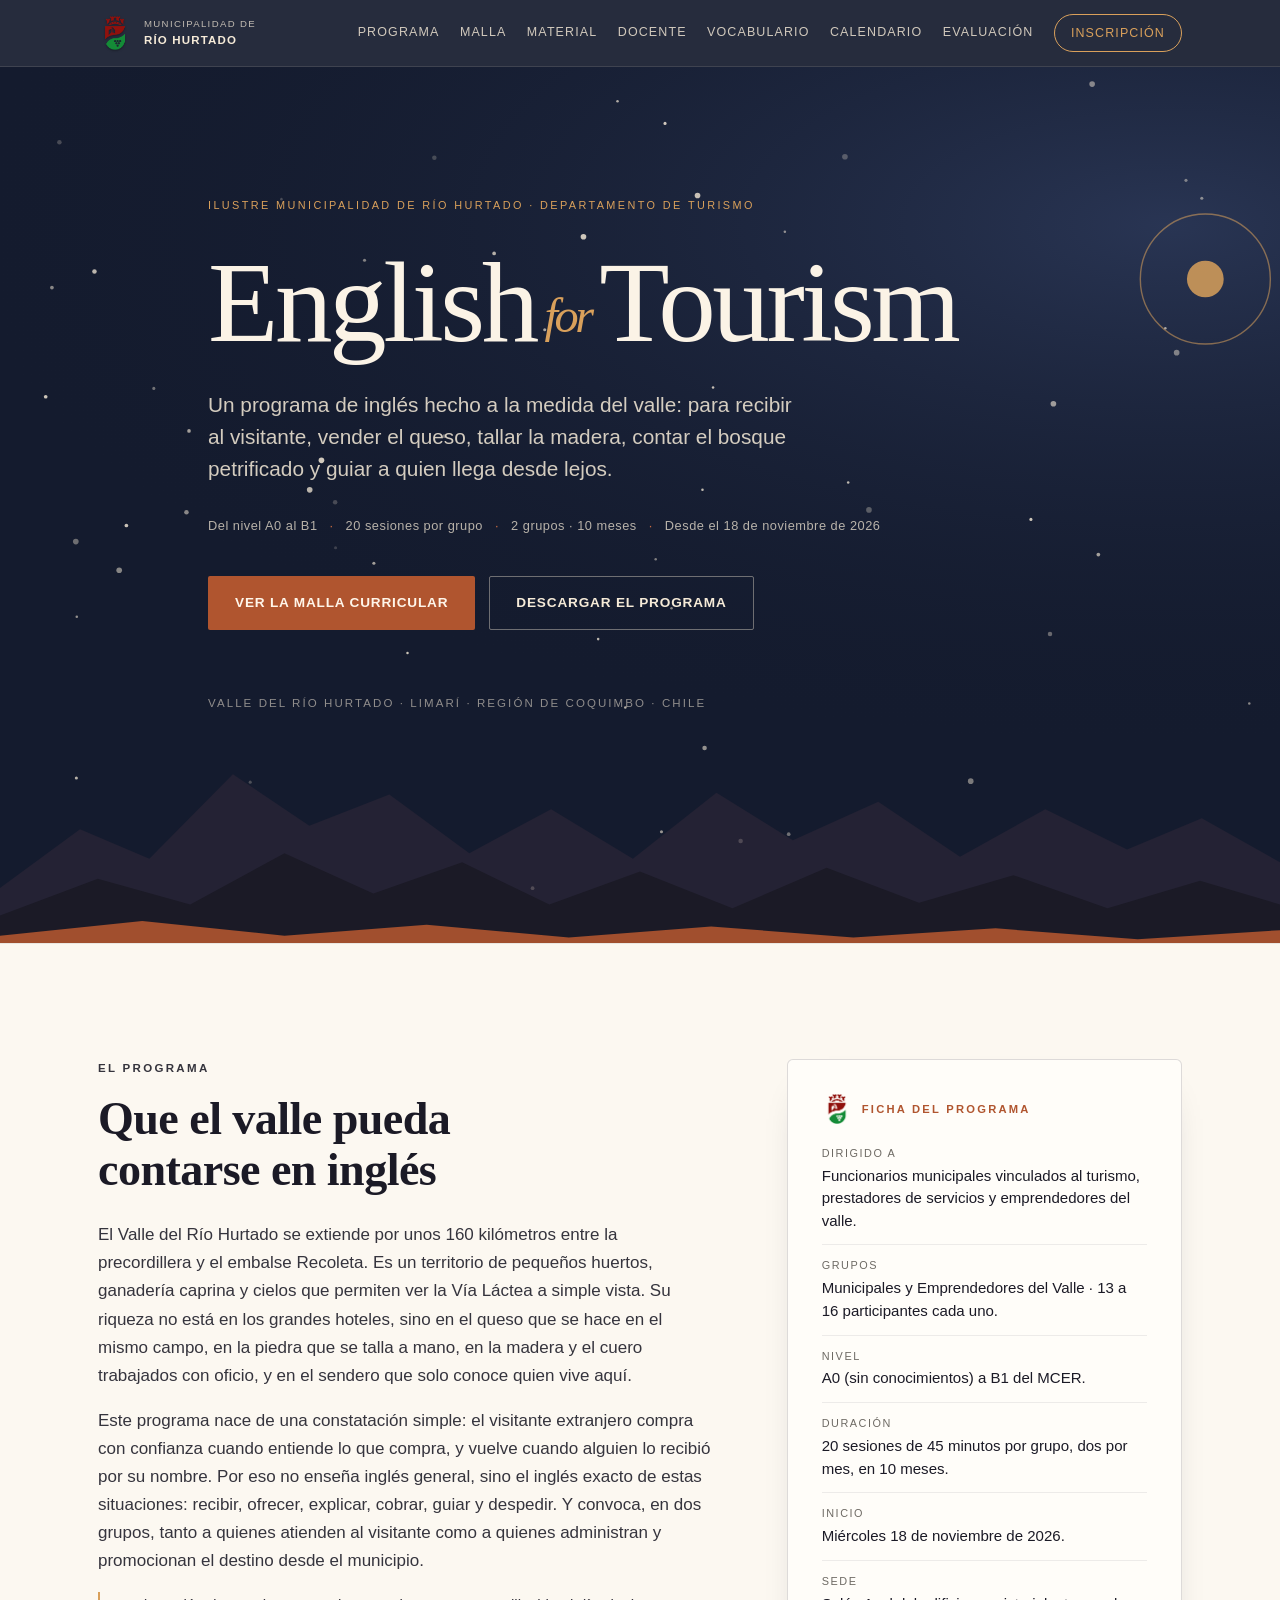
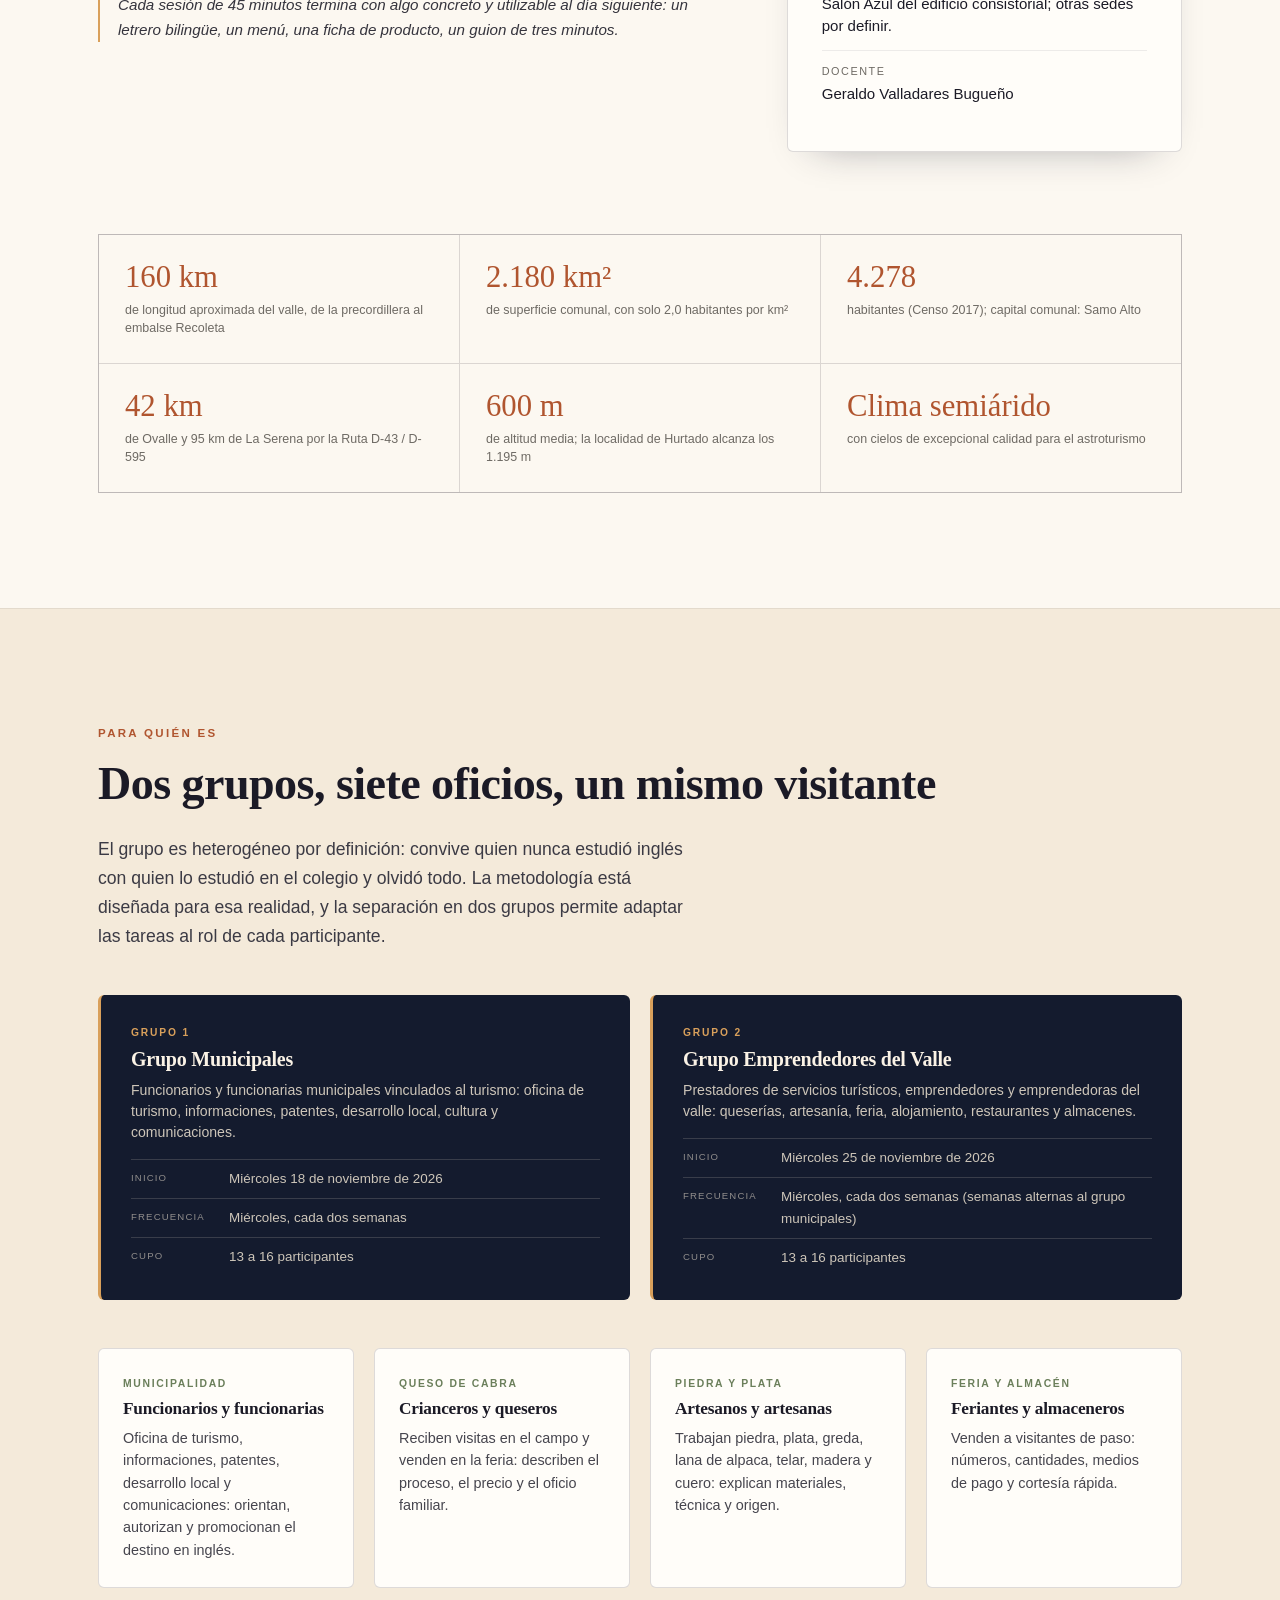
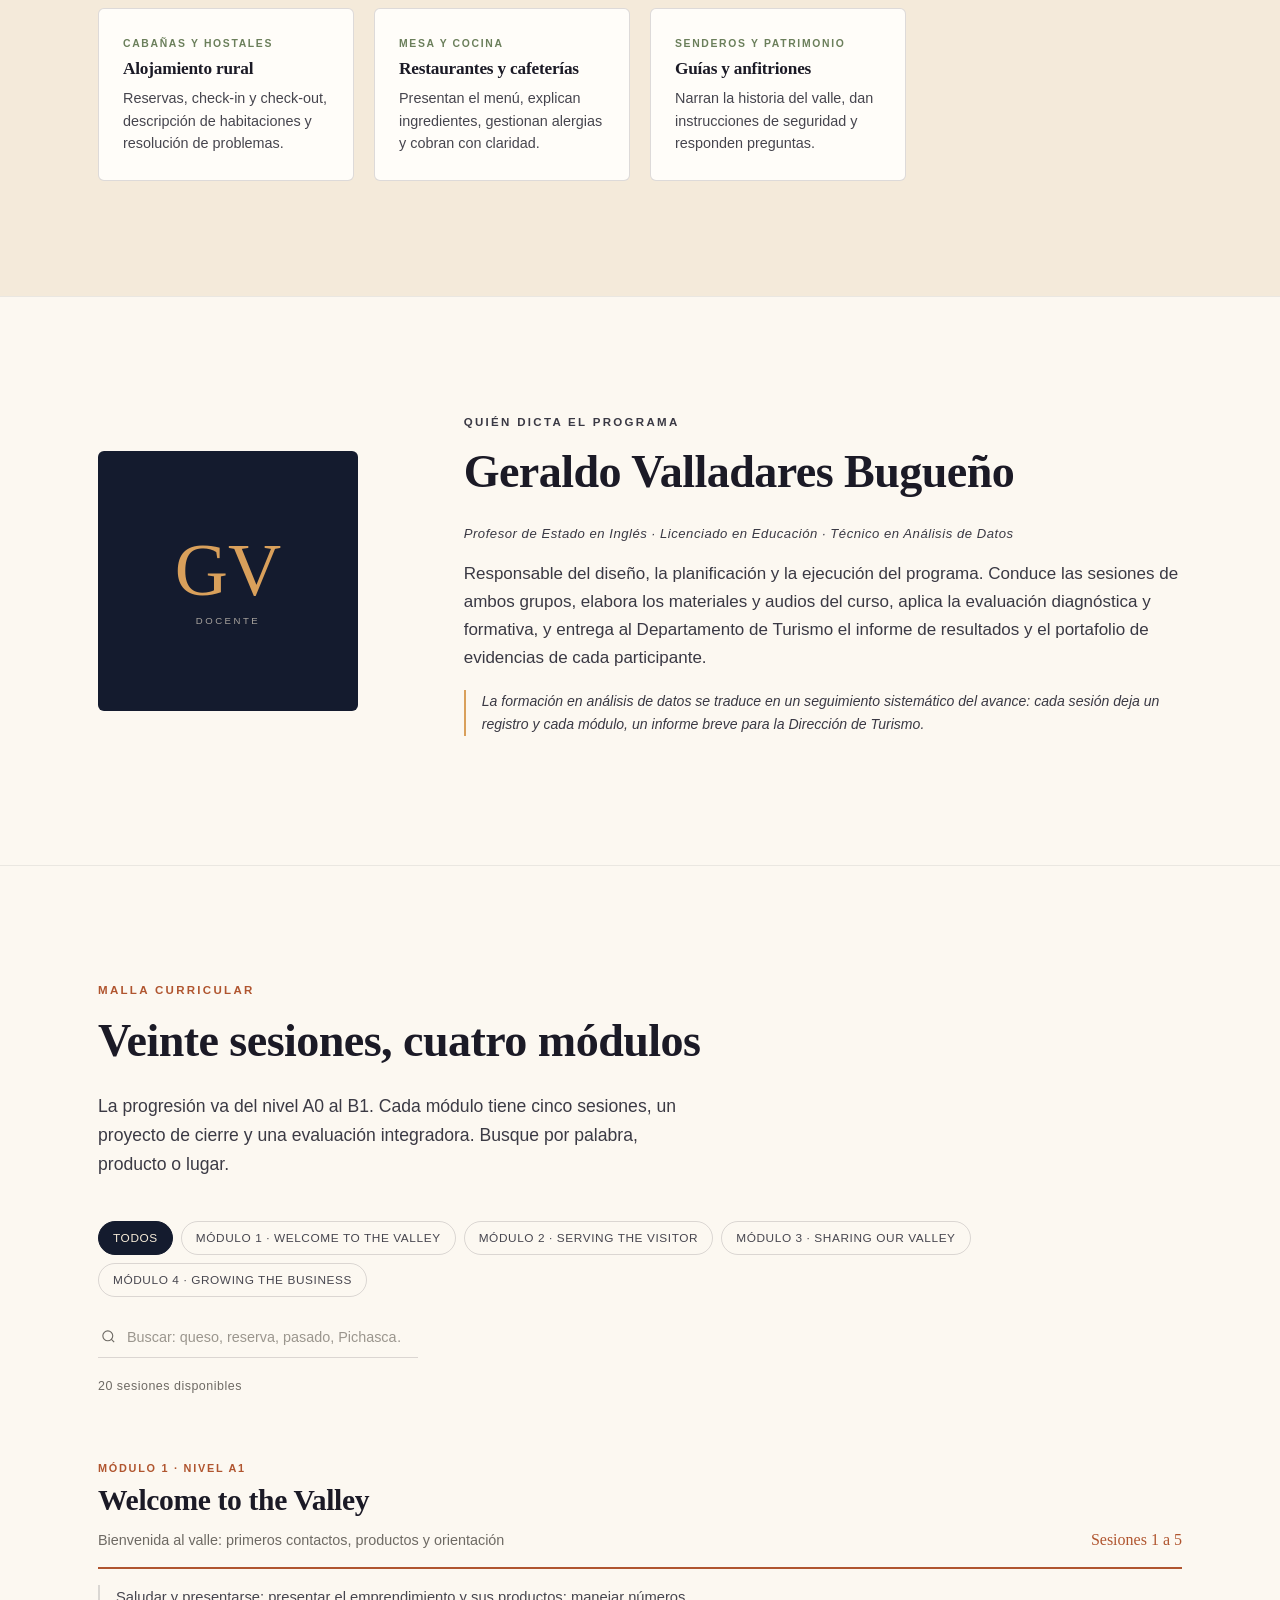
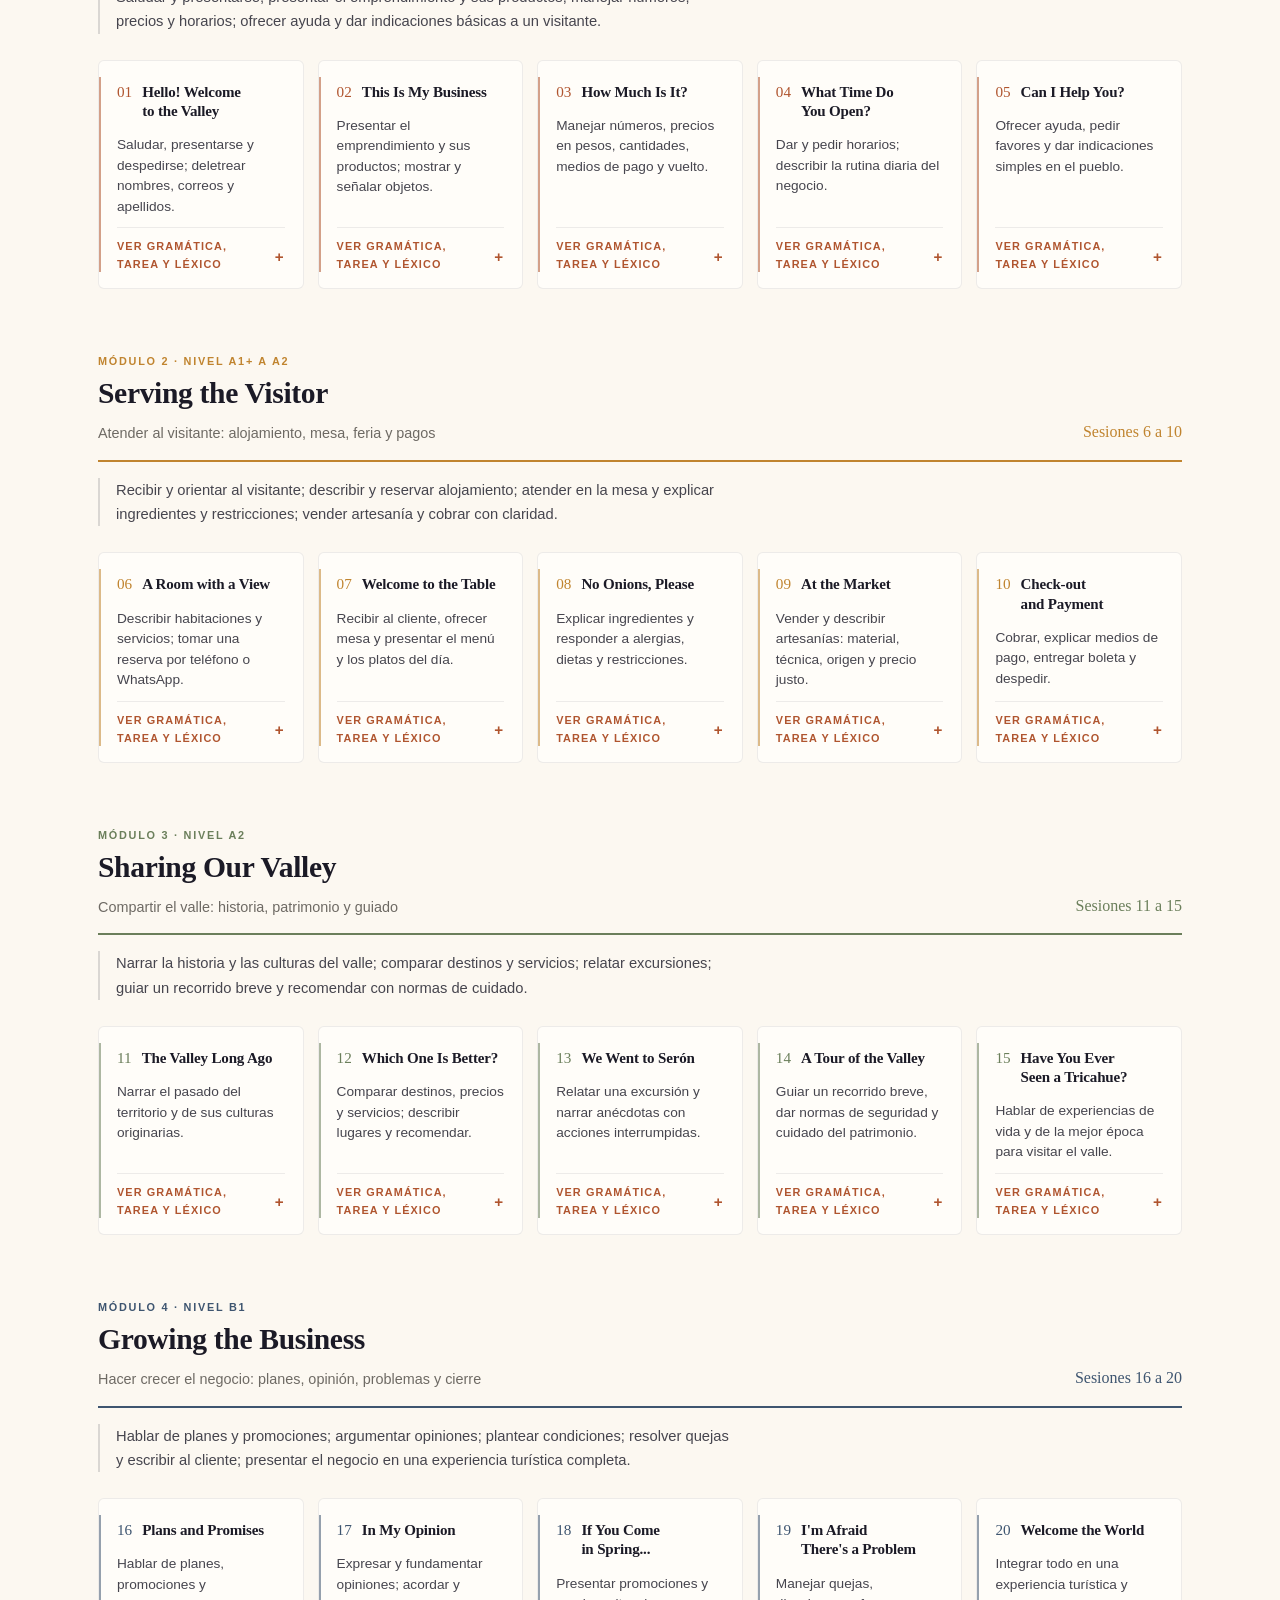
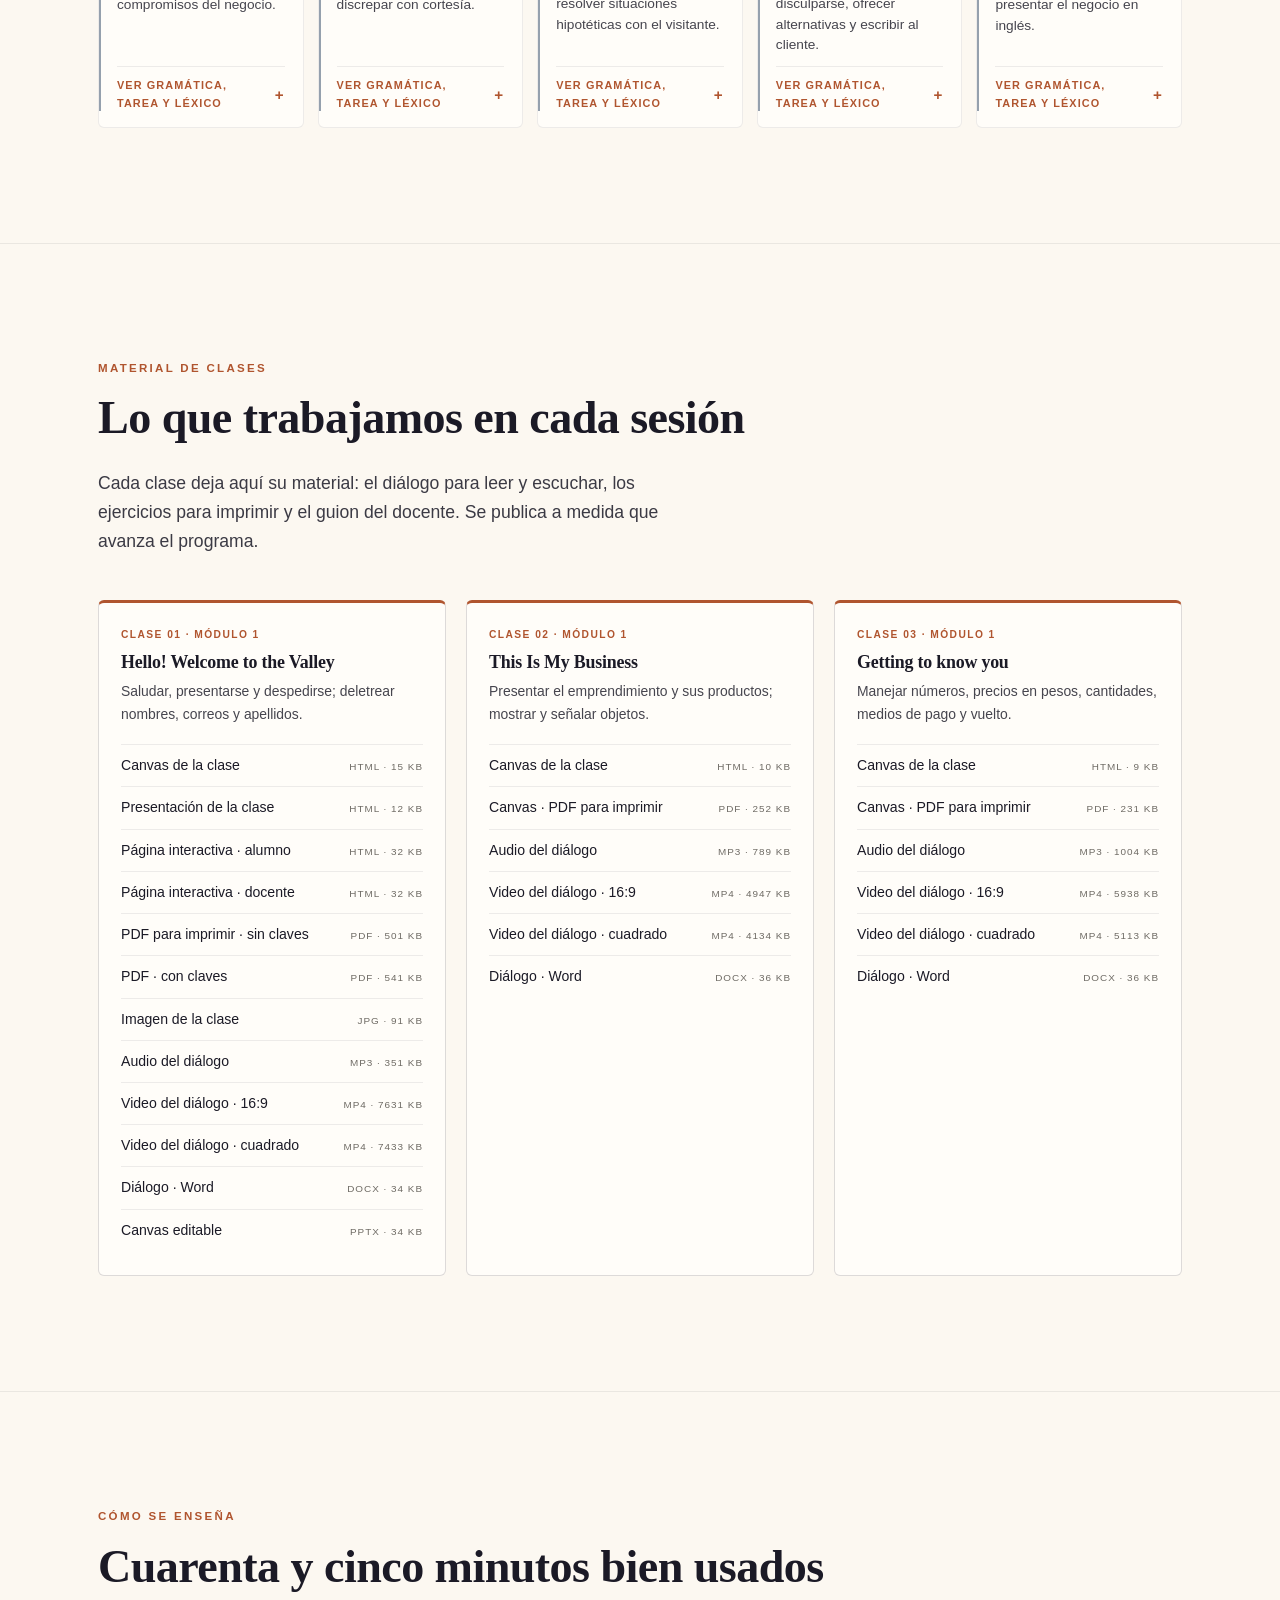
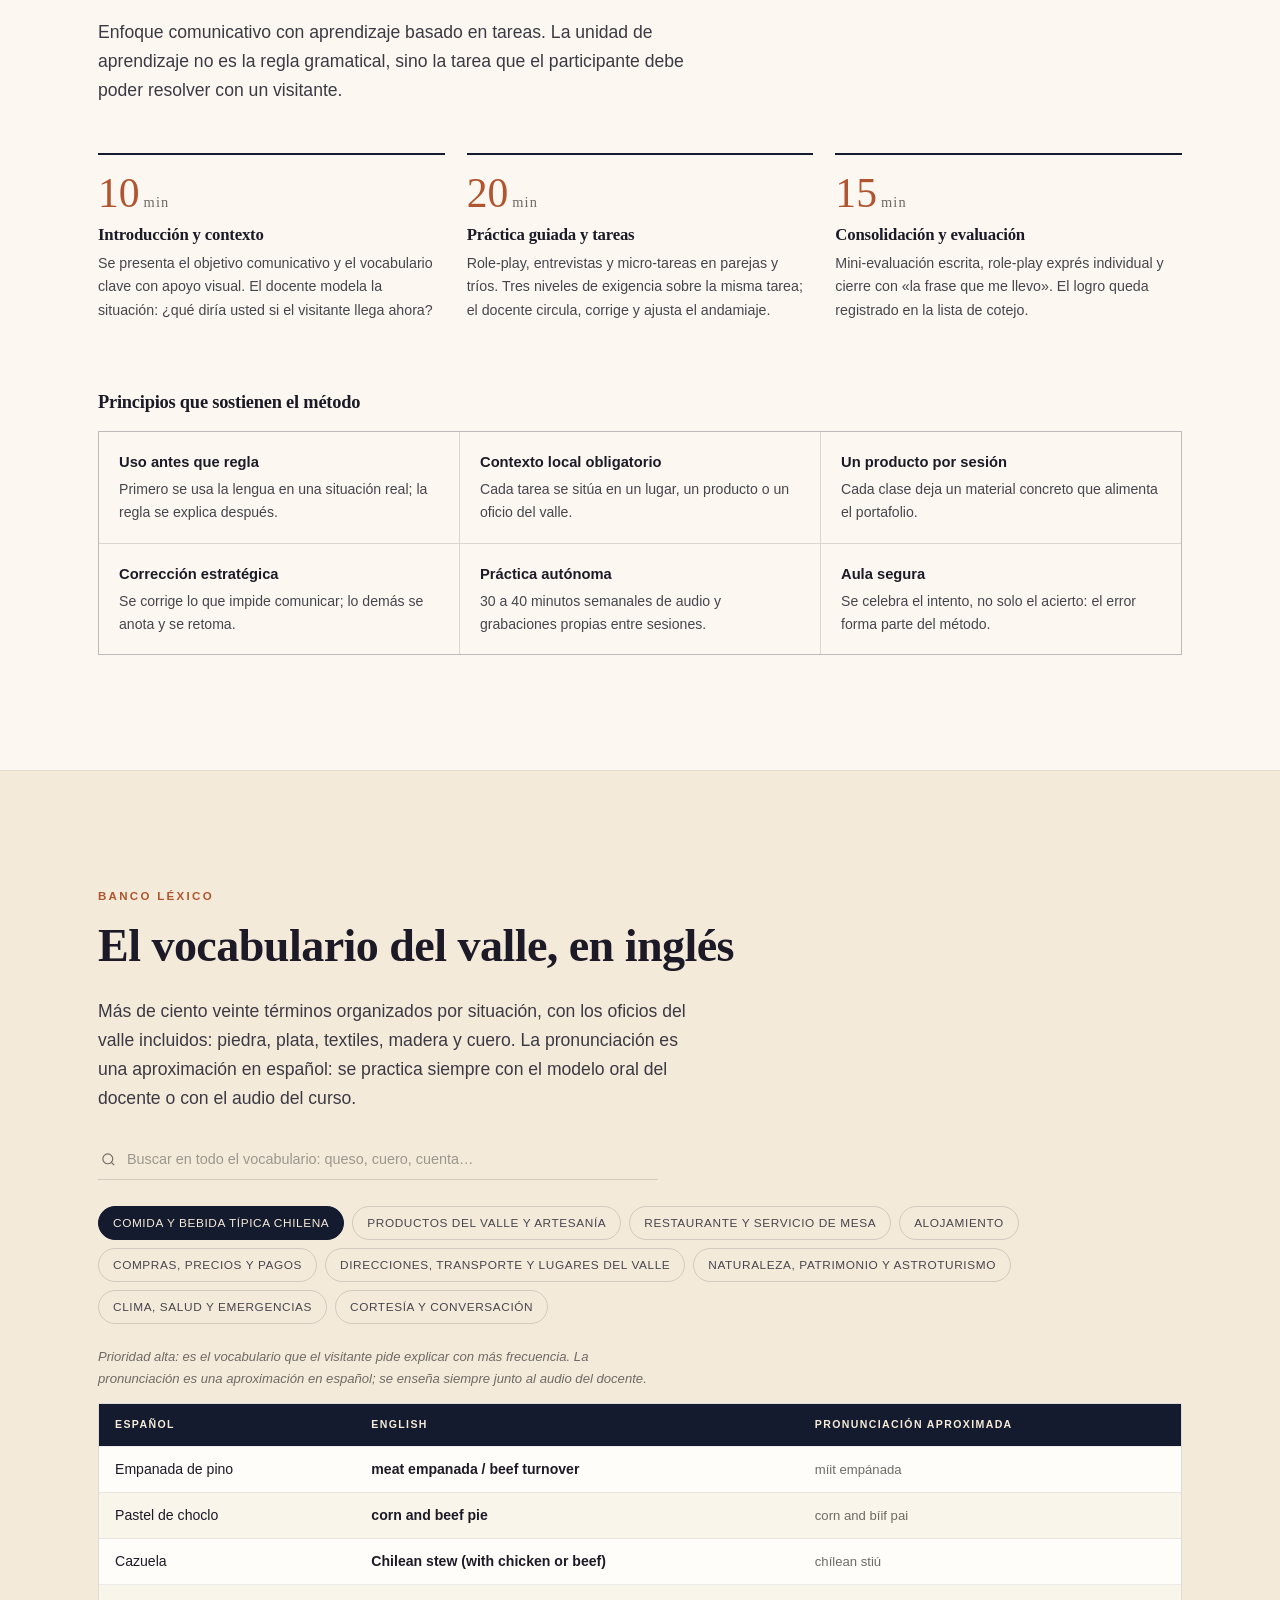
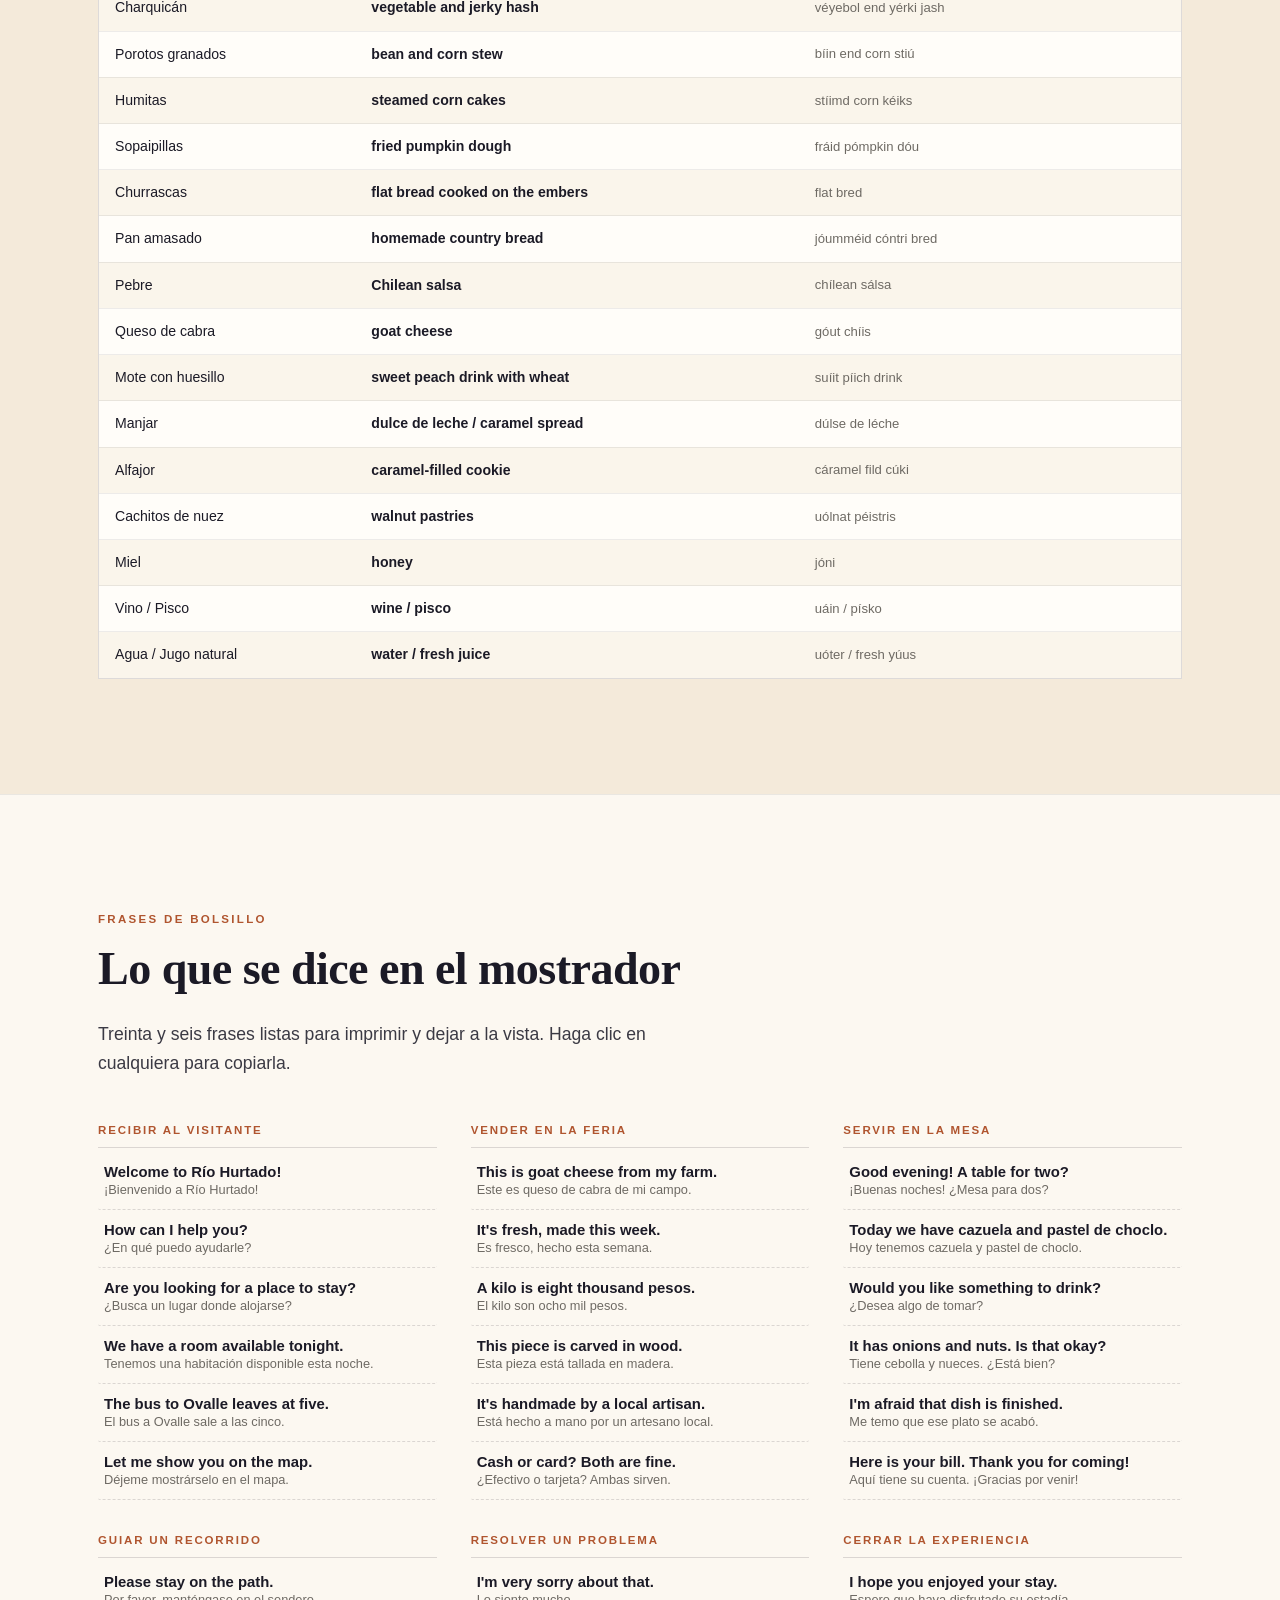
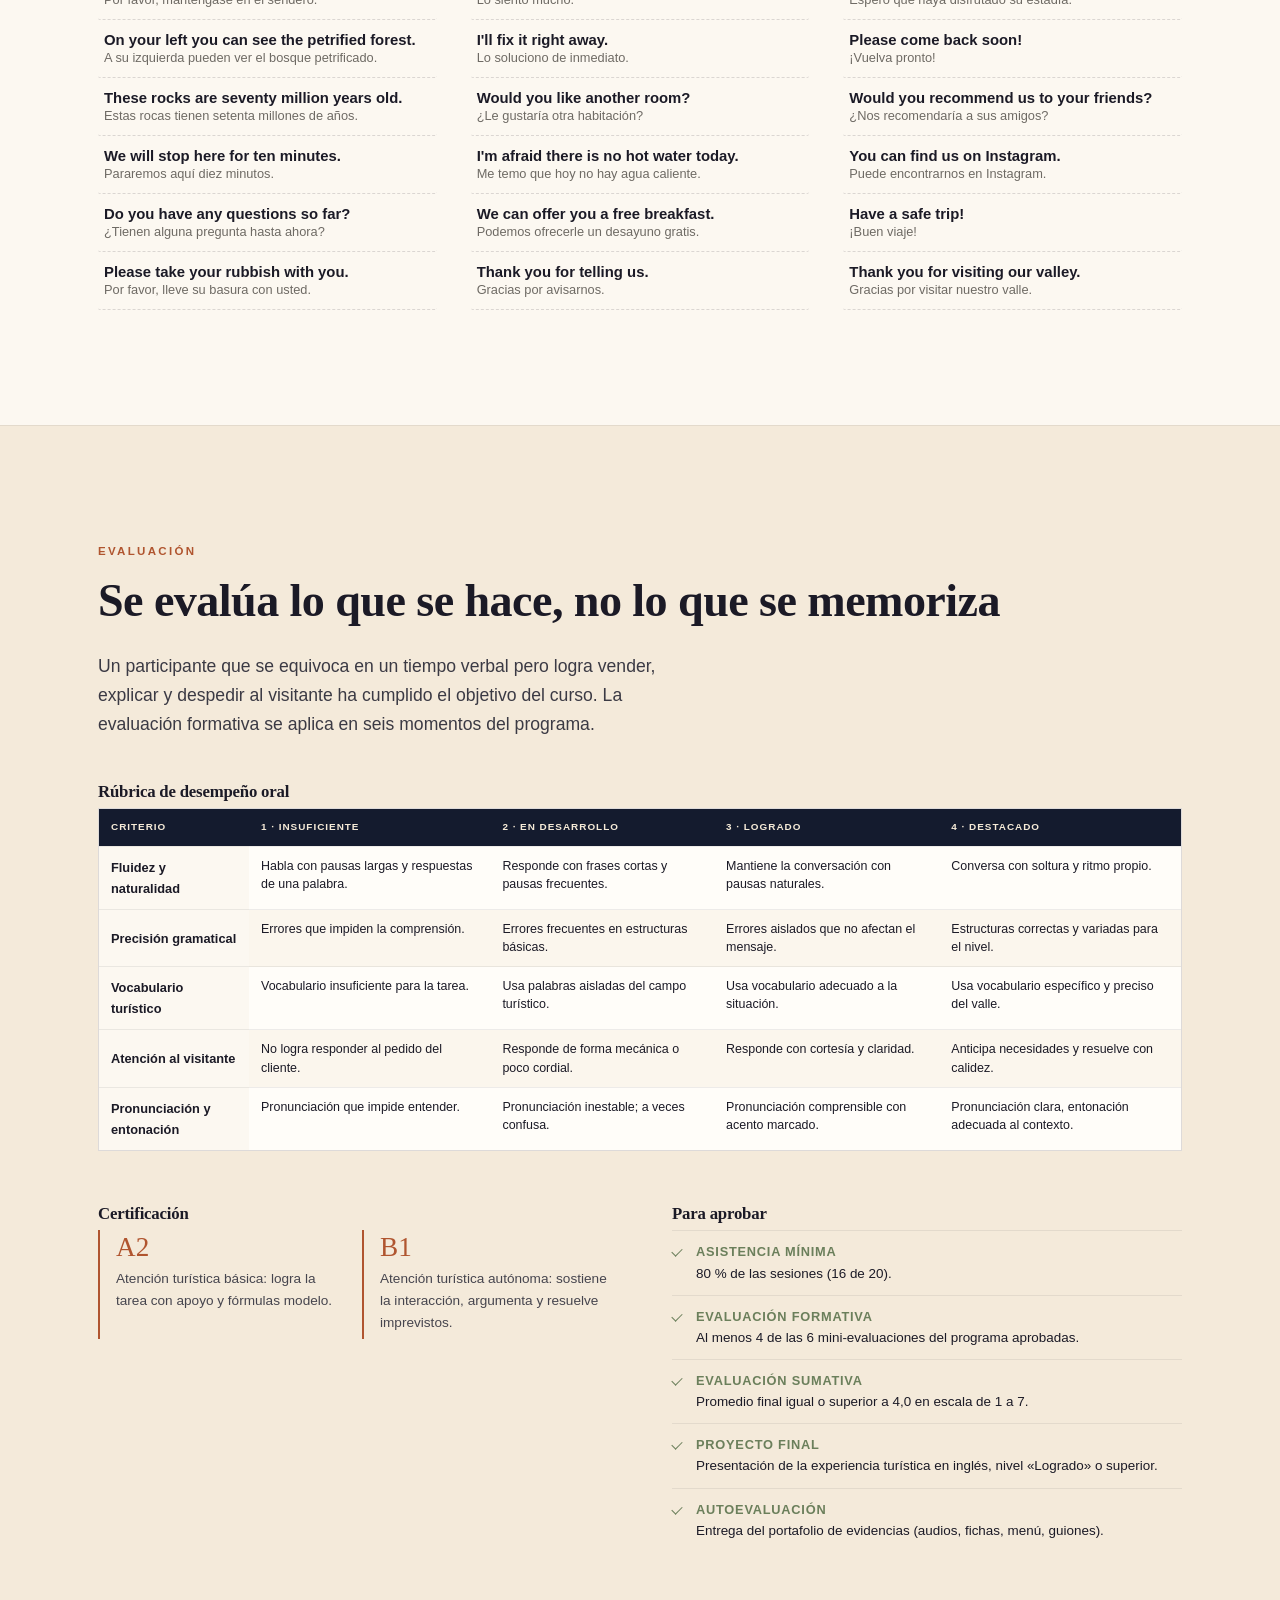
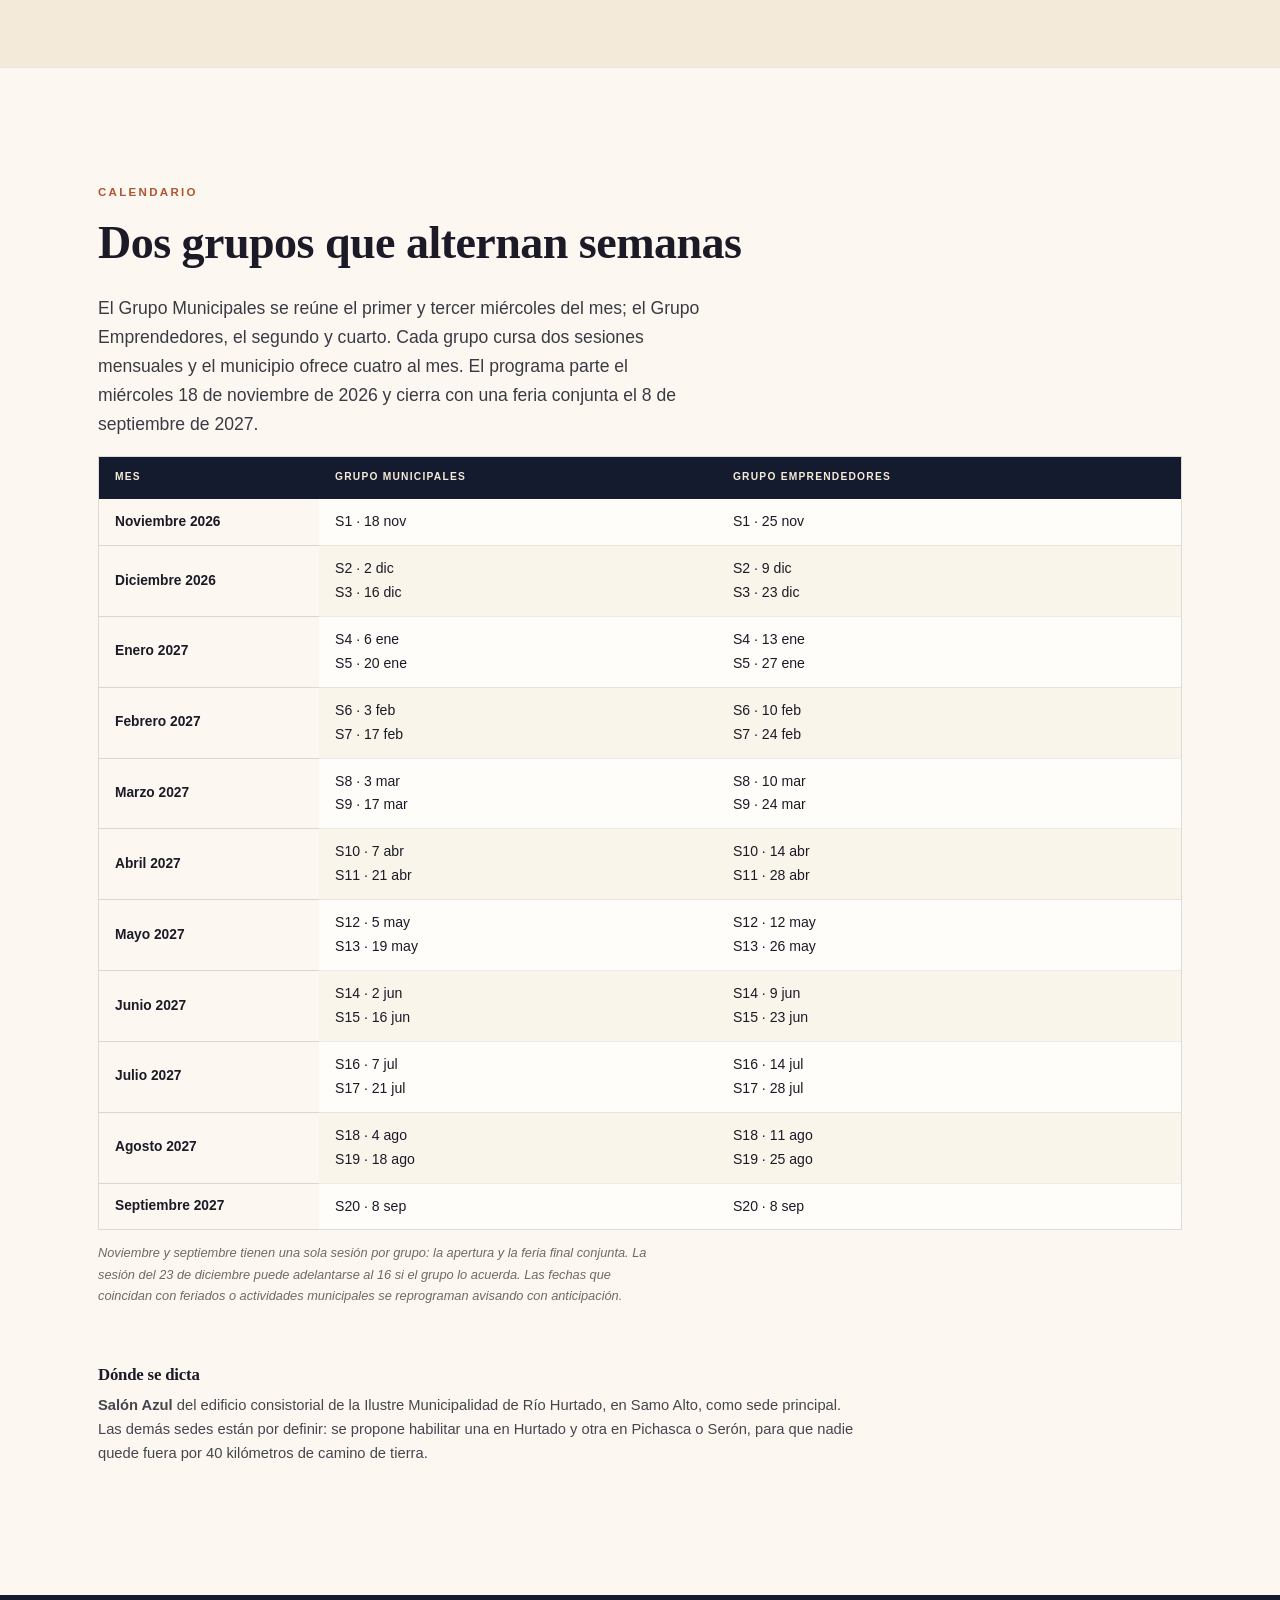
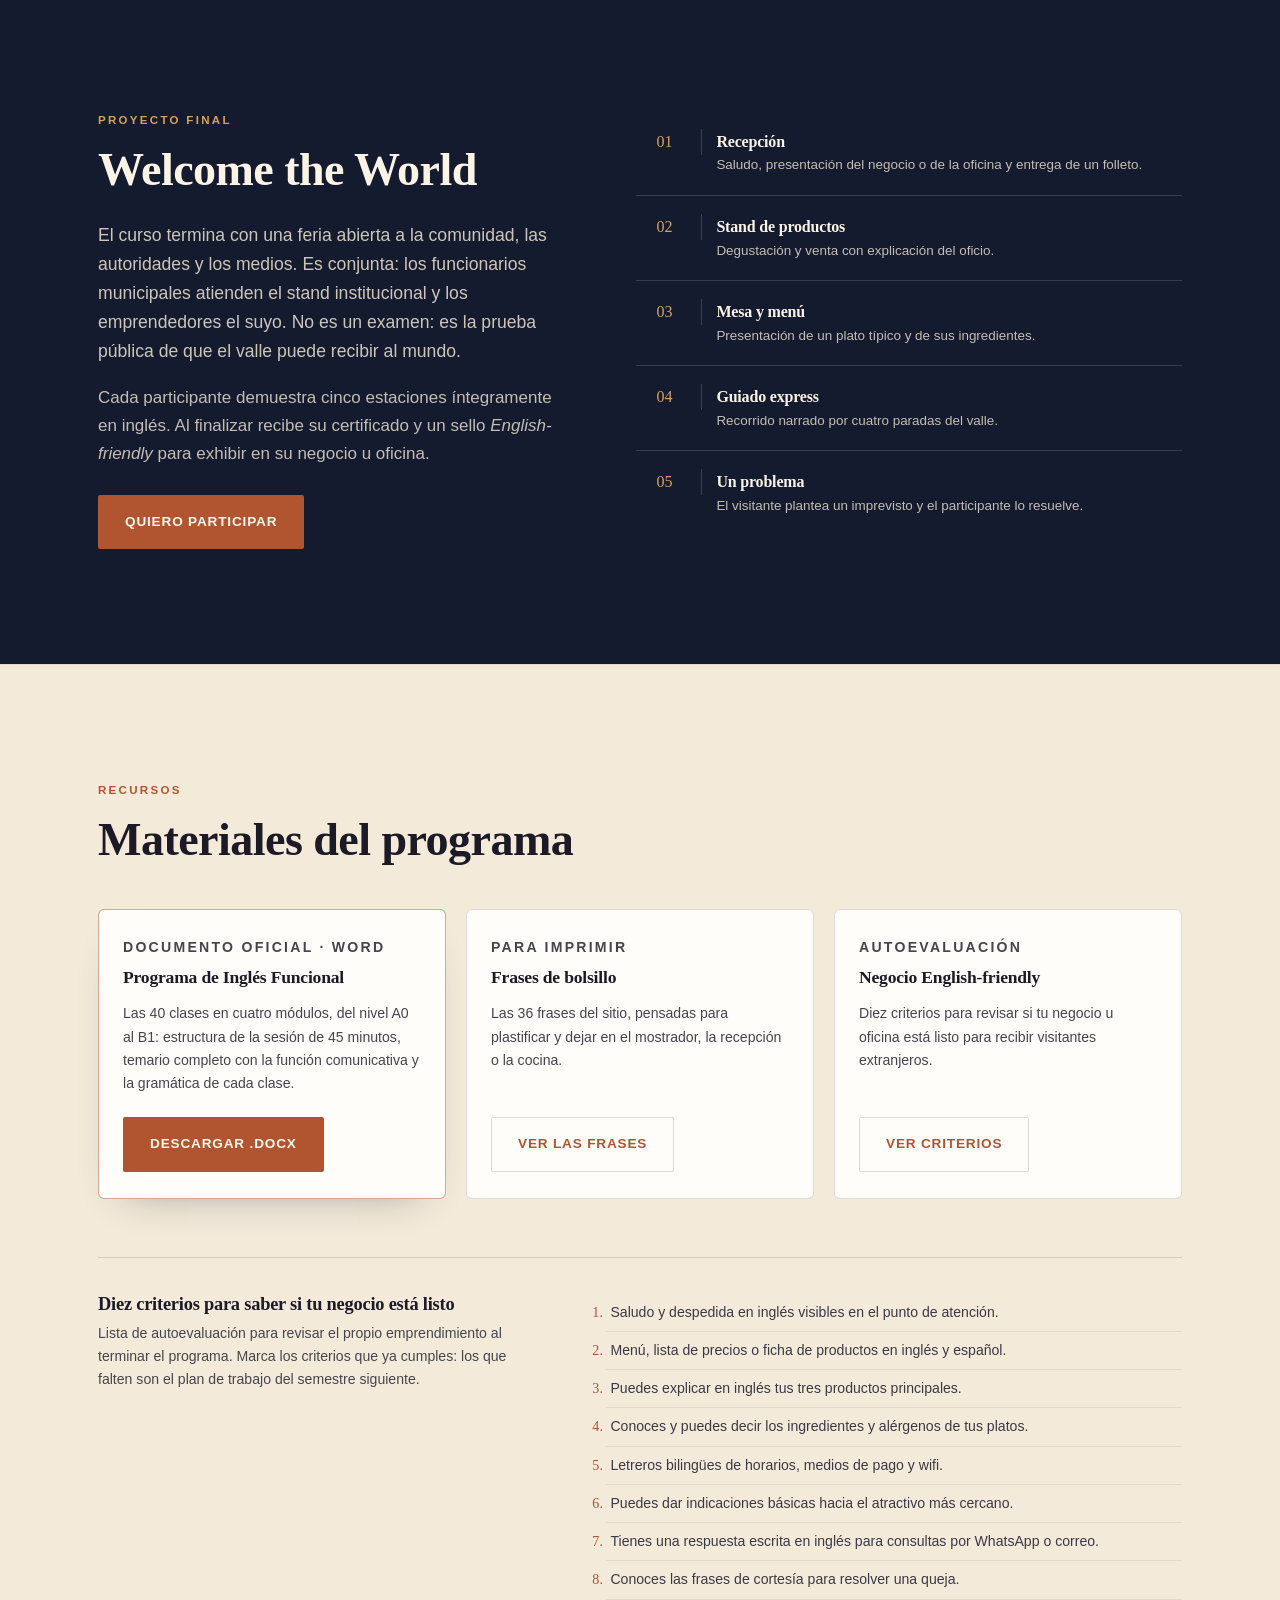
==== index.html @ 8592eba7 "Clase 3: Margarita y Steve, video y canvas de Wh- questions" ====
<!DOCTYPE html>
<html lang="es-CL">
<head>
<meta charset="utf-8">
<meta name="viewport" content="width=device-width, initial-scale=1">
<title>English for Tourism · Inglés para el turismo · Valle del Río Hurtado</title>
<meta name="description" content="Programa de inglés turístico (A0 a B1) para funcionarios municipales, prestadores y emprendedores del Valle del Río Hurtado. 20 sesiones por grupo, dos grupos, 10 meses, desde el 18 de noviembre de 2026.">
<meta name="author" content="Geraldo Valladares Bugueño - Ilustre Municipalidad de Río Hurtado">
<meta property="og:title" content="English for Tourism · Valle del Río Hurtado">
<meta property="og:description" content="Veinte sesiones de inglés para recibir, atender y contar el valle.">
<meta property="og:type" content="website">
<meta name="theme-color" content="#141B2E">
<link rel="stylesheet" href="assets/estilos.css">
<link rel="icon" href="assets/escudo-municipal.png">
</head>
<body>

  <a class="saltar" href="#contenido">Saltar al contenido</a>
  <div class="barra">
    <div class="wrap barra__inner">
      <a class="marca" href="#inicio" aria-label="Inicio">
        <img class="marca__logo" src="assets/escudo-municipal.png" alt="Escudo de la Ilustre Municipalidad de Río Hurtado" width="34" height="34">
        <span class="marca__texto">Municipalidad de<br><strong>Río Hurtado</strong></span>
      </a>
      <nav class="menu" id="menu" aria-label="Navegación principal">
        <a href="#programa">Programa</a>
        <a href="#malla">Malla</a>
        <a href="#material">Material</a>
        <a href="#docente">Docente</a>
        <a href="#vocabulario">Vocabulario</a>
        <a href="#calendario">Calendario</a>
        <a href="#evaluacion">Evaluación</a>
        <a class="menu__cta" href="#inscripcion">Inscripción</a>
      </nav>
      <button class="menu-boton" id="menu-boton" aria-expanded="false" aria-controls="menu">
        <span></span><span></span><span></span><span class="sr-only">Abrir menú</span>
      </button>
    </div>
  </div>

<main id="contenido">

  <header class="hero" id="inicio">
    <div class="hero__sky" aria-hidden="true">
      <svg viewBox="0 0 1440 620" preserveAspectRatio="xMidYMid slice">
        <defs>
          <radialGradient id="brillo" cx="76%" cy="18%" r="60%">
            <stop offset="0%" stop-color="#3a4a72" stop-opacity=".55"/>
            <stop offset="100%" stop-color="#141B2E" stop-opacity="0"/>
          </radialGradient>
        </defs>
        <rect width="1440" height="620" fill="#141B2E"/>
        <rect width="1440" height="620" fill="url(#brillo)"/>
        <g fill="#F6EBD8">
        <circle cx="466.3" cy="93.5" r="0.9" opacity="0.23"/>
        <circle cx="771.7" cy="226.7" r="0.9" opacity="0.79"/>
        <circle cx="309.2" cy="53.3" r="1.6" opacity="0.23"/>
        <circle cx="130.6" cy="263.2" r="2.0" opacity="0.26"/>
        <circle cx="321.5" cy="389.0" r="0.9" opacity="0.57"/>
        <circle cx="571.2" cy="605.3" r="0.9" opacity="0.55"/>
        <circle cx="191.8" cy="259.9" r="2.0" opacity="0.26"/>
        <circle cx="444.2" cy="506.0" r="1.1" opacity="0.25"/>
        <circle cx="822.5" cy="116.5" r="0.9" opacity="0.55"/>
        <circle cx="90.4" cy="37.0" r="1.1" opacity="0.51"/>
        <circle cx="765.7" cy="481.9" r="1.6" opacity="0.57"/>
        <circle cx="652.6" cy="185.9" r="1.1" opacity="0.65"/>
        <circle cx="351.5" cy="356.1" r="2.0" opacity="0.51"/>
        <circle cx="494.6" cy="278.3" r="2.0" opacity="0.84"/>
        <circle cx="170.0" cy="259.2" r="1.3" opacity="0.28"/>
        <circle cx="704.1" cy="24.3" r="0.9" opacity="0.69"/>
        <circle cx="825.2" cy="542.8" r="1.3" opacity="0.41"/>
        <circle cx="504.3" cy="307.9" r="1.6" opacity="0.23"/>
        <circle cx="134.8" cy="167.4" r="0.9" opacity="0.22"/>
        <circle cx="1010.1" cy="401.2" r="1.6" opacity="0.37"/>
        <circle cx="555.5" cy="414.6" r="0.9" opacity="0.81"/>
        <circle cx="511.9" cy="378.8" r="1.6" opacity="0.22"/>
        <circle cx="1106.3" cy="80.2" r="1.1" opacity="0.45"/>
        <circle cx="1320.2" cy="307.8" r="1.1" opacity="0.48"/>
        <circle cx="791.2" cy="547.7" r="1.6" opacity="0.76"/>
        <circle cx="400.9" cy="257.5" r="1.3" opacity="0.64"/>
        <circle cx="547.8" cy="143.1" r="0.9" opacity="0.3"/>
        <circle cx="334.0" cy="144.7" r="1.6" opacity="0.74"/>
        <circle cx="262.6" cy="174.8" r="1.1" opacity="0.46"/>
        <circle cx="531.7" cy="351.1" r="1.1" opacity="0.64"/>
        <circle cx="742.3" cy="382.9" r="0.9" opacity="0.49"/>
        <circle cx="1254.2" cy="590.2" r="2.0" opacity="0.44"/>
        <circle cx="574.5" cy="64.2" r="1.6" opacity="0.22"/>
        <circle cx="97.0" cy="129.4" r="1.1" opacity="0.25"/>
        <circle cx="865.0" cy="63.5" r="2.0" opacity="0.28"/>
        <circle cx="146.1" cy="225.4" r="0.9" opacity="0.23"/>
        <circle cx="299.5" cy="233.3" r="1.3" opacity="0.82"/>
        <circle cx="867.3" cy="294.0" r="0.9" opacity="0.75"/>
        <circle cx="1430.1" cy="288.9" r="1.6" opacity="0.39"/>
        <circle cx="207.5" cy="464.8" r="1.3" opacity="0.5"/>
        <circle cx="996.6" cy="320.1" r="1.1" opacity="0.82"/>
        <circle cx="760.7" cy="90.9" r="2.0" opacity="0.79"/>
        <circle cx="1091.7" cy="184.8" r="0.9" opacity="0.65"/>
        <circle cx="376.0" cy="227.4" r="1.1" opacity="0.42"/>
        <circle cx="320.8" cy="335.8" r="2.0" opacity="0.4"/>
        <circle cx="321.2" cy="503.1" r="1.1" opacity="0.72"/>
        <circle cx="1178.4" cy="458.7" r="1.1" opacity="0.31"/>
        <circle cx="709.6" cy="453.2" r="0.9" opacity="0.71"/>
        <circle cx="680.0" cy="120.1" r="2.0" opacity="0.82"/>
        <circle cx="644.0" cy="581.0" r="1.3" opacity="0.82"/>
        <circle cx="525.1" cy="136.7" r="1.1" opacity="0.49"/>
        <circle cx="486.3" cy="299.2" r="2.0" opacity="0.74"/>
        <circle cx="690.4" cy="404.8" r="0.9" opacity="0.74"/>
        <circle cx="172.7" cy="240.9" r="1.1" opacity="0.5"/>
        <circle cx="257.1" cy="489.3" r="1.3" opacity="0.24"/>
        <circle cx="1362.5" cy="447.5" r="1.6" opacity="0.45"/>
        <circle cx="1363.4" cy="449.4" r="1.1" opacity="0.85"/>
        <circle cx="39.7" cy="366.3" r="1.6" opacity="0.72"/>
        <circle cx="210.5" cy="512.4" r="1.6" opacity="0.62"/>
        <circle cx="504.6" cy="340.2" r="1.1" opacity="0.19"/>
        <circle cx="1151.1" cy="450.3" r="0.9" opacity="0.53"/>
        <circle cx="1344.4" cy="269.0" r="1.1" opacity="0.73"/>
        <circle cx="303.9" cy="156.1" r="1.3" opacity="0.52"/>
        <circle cx="1099.7" cy="202.1" r="2.0" opacity="0.46"/>
        <circle cx="188.7" cy="564.2" r="1.3" opacity="0.78"/>
        <circle cx="954.0" cy="505.3" r="2.0" opacity="0.46"/>
        <circle cx="1321.5" cy="311.0" r="2.0" opacity="0.28"/>
        <circle cx="735.2" cy="541.1" r="1.1" opacity="0.59"/>
        <circle cx="1117.5" cy="92.9" r="1.1" opacity="0.5"/>
        <circle cx="1044.3" cy="345.0" r="1.3" opacity="0.64"/>
        <circle cx="764.2" cy="299.1" r="0.9" opacity="0.77"/>
        <circle cx="81.8" cy="118.6" r="0.9" opacity="0.7"/>
        <circle cx="731.1" cy="348.3" r="0.9" opacity="0.48"/>
        <circle cx="882.0" cy="313.4" r="2.0" opacity="0.31"/>
        <circle cx="399.1" cy="315.1" r="1.6" opacity="0.52"/>
        <circle cx="356.6" cy="324.4" r="1.3" opacity="0.8"/>
        <circle cx="1285.6" cy="125.6" r="1.6" opacity="0.27"/>
        <circle cx="175.1" cy="274.1" r="0.9" opacity="0.63"/>
        <circle cx="616.8" cy="131.9" r="1.3" opacity="0.71"/>
        <circle cx="1291.7" cy="95.8" r="1.3" opacity="0.28"/>
        <circle cx="1271.3" cy="599.9" r="1.1" opacity="0.68"/>
        <circle cx="135.5" cy="548.7" r="1.1" opacity="0.84"/>
        <circle cx="1198.7" cy="100.1" r="1.6" opacity="0.85"/>
        <circle cx="581.5" cy="261.2" r="1.3" opacity="0.39"/>
        <circle cx="1039.9" cy="12.1" r="2.0" opacity="0.49"/>
        <circle cx="1012.5" cy="238.3" r="2.0" opacity="0.6"/>
        <circle cx="737.7" cy="39.9" r="1.1" opacity="0.83"/>
        <circle cx="150.9" cy="164.6" r="0.9" opacity="0.79"/>
        <circle cx="261.4" cy="468.6" r="1.6" opacity="0.75"/>
        <circle cx="973.4" cy="586.5" r="1.6" opacity="0.28"/>
        </g>
        <circle cx="1120" cy="150" r="46" fill="none" stroke="#D9A05B" stroke-width="1" opacity=".55"/>
        <circle cx="1120" cy="150" r="13" fill="#D9A05B" opacity=".85"/>
      </svg>
    </div>
    <div class="hero__mountains" aria-hidden="true">
      <svg viewBox="0 0 1440 360" preserveAspectRatio="none">
        <path d="M0,300 L90,236 L168,268 L262,176 L348,232 L438,198 L528,262 L620,214 L712,268 L806,196 L892,248 L988,206 L1080,266 L1176,214 L1268,258 L1352,224 L1440,272 L1440,360 L0,360 Z"
              fill="#2A2436" opacity=".75"/>
        <path d="M0,330 L110,290 L214,318 L320,262 L420,306 L520,272 L618,318 L720,282 L824,322 L930,278 L1034,316 L1140,286 L1246,322 L1350,292 L1440,318 L1440,360 L0,360 Z"
              fill="#1B1A26"/>
        <path d="M0,352 L160,336 L320,352 L480,340 L640,354 L800,342 L960,354 L1120,344 L1280,356 L1440,346 L1440,360 L0,360 Z"
              fill="#B0552F" opacity=".9"/>
      </svg>
    </div>

    <div class="wrap hero__inner">
      <p class="hero__eyebrow">Ilustre Municipalidad de Río Hurtado · Departamento de Turismo</p>
      <h1 class="hero__title">English<span>for</span>Tourism</h1>
      <p class="hero__lead">Un programa de inglés hecho a la medida del valle: para recibir al visitante,
        vender el queso, tallar la madera, contar el bosque petrificado y guiar a quien llega desde lejos.</p>
      <ul class="hero__chips">
        <li>Del nivel A0 al B1</li>
        <li>20 sesiones por grupo</li>
        <li>2 grupos · 10 meses</li>
        <li>Desde el 18 de noviembre de 2026</li>
      </ul>
      <div class="hero__actions">
        <a class="btn btn--primary" href="#malla">Ver la malla curricular</a>
        <a class="btn btn--ghost" href="#recursos">Descargar el programa</a>
      </div>
      <p class="hero__place">Valle del Río Hurtado · Limarí · Región de Coquimbo · Chile</p>
    </div>
  </header>


  <section class="seccion intro" id="programa">
    <div class="wrap intro__grid">
      <div class="intro__texto">
        <p class="eyebrow">El programa</p>
        <h2>Que el valle pueda contarse en inglés</h2>
        <p>El Valle del Río Hurtado se extiende por unos 160 kilómetros entre la precordillera y el embalse
          Recoleta. Es un territorio de pequeños huertos, ganadería caprina y cielos que permiten ver la Vía
          Láctea a simple vista. Su riqueza no está en los grandes hoteles, sino en el queso que se hace en el
          mismo campo, en la piedra que se talla a mano, en la madera y el cuero trabajados con oficio, y en el
          sendero que solo conoce quien vive aquí.</p>
        <p>Este programa nace de una constatación simple: el visitante extranjero compra con confianza cuando
          entiende lo que compra, y vuelve cuando alguien lo recibió por su nombre. Por eso no enseña inglés
          general, sino el inglés exacto de estas situaciones: recibir, ofrecer, explicar, cobrar, guiar y
          despedir. Y convoca, en dos grupos, tanto a quienes atienden al visitante como a quienes administran
          y promocionan el destino desde el municipio.</p>
        <p class="intro__nota">Cada sesión de 45 minutos termina con algo concreto y utilizable al día
          siguiente: un letrero bilingüe, un menú, una ficha de producto, un guion de tres minutos.</p>
      </div>
      <aside class="ficha" aria-label="Ficha del programa">
        <div class="ficha__cab">
          <img src="assets/escudo-municipal.png" alt="" width="30" height="30" aria-hidden="true">
          <p class="ficha__titulo">Ficha del programa</p>
        </div>
        <dl class="ficha__lista">
          <div><dt>Dirigido a</dt><dd>Funcionarios municipales vinculados al turismo, prestadores de servicios
            y emprendedores del valle.</dd></div>
          <div><dt>Grupos</dt><dd>Municipales y Emprendedores del Valle · 13 a 16 participantes cada uno.</dd></div>
          <div><dt>Nivel</dt><dd>A0 (sin conocimientos) a B1 del MCER.</dd></div>
          <div><dt>Duración</dt><dd>20 sesiones de 45 minutos por grupo, dos por mes, en 10 meses.</dd></div>
          <div><dt>Inicio</dt><dd>Miércoles 18 de noviembre de 2026.</dd></div>
          <div><dt>Sede</dt><dd>Salón Azul del edificio consistorial; otras sedes por definir.</dd></div>
          <div><dt>Docente</dt><dd>Geraldo Valladares Bugueño</dd></div>
        </dl>
      </aside>
    </div>
    <div class="wrap">
      <ul class="cifras">
        <li><strong>160 km</strong><span>de longitud aproximada del valle, de la precordillera al embalse Recoleta</span></li><li><strong>2.180 km²</strong><span>de superficie comunal, con solo 2,0 habitantes por km²</span></li><li><strong>4.278</strong><span>habitantes (Censo 2017); capital comunal: Samo Alto</span></li><li><strong>42 km</strong><span>de Ovalle y 95 km de La Serena por la Ruta D-43 / D-595</span></li><li><strong>600 m</strong><span>de altitud media; la localidad de Hurtado alcanza los 1.195 m</span></li><li><strong>Clima semiárido</strong><span>con cielos de excepcional calidad para el astroturismo</span></li>
      </ul>
    </div>
  </section>


  <section class="seccion perfiles" id="para-quien">
    <div class="wrap">
      <p class="eyebrow">Para quién es</p>
      <h2>Dos grupos, siete oficios, un mismo visitante</h2>
      <p class="seccion__lead">El grupo es heterogéneo por definición: convive quien nunca estudió inglés con
        quien lo estudió en el colegio y olvidó todo. La metodología está diseñada para esa realidad, y la
        separación en dos grupos permite adaptar las tareas al rol de cada participante.</p>

      <div class="grupos">
        
        <article class="grupo">
          <p class="grupo__num">Grupo 1</p>
          <h3>Grupo Municipales</h3>
          <p class="grupo__publico">Funcionarios y funcionarias municipales vinculados al turismo: oficina de turismo, informaciones, patentes, desarrollo local, cultura y comunicaciones.</p>
          <dl>
            <div><dt>Inicio</dt><dd>Miércoles 18 de noviembre de 2026</dd></div>
            <div><dt>Frecuencia</dt><dd>Miércoles, cada dos semanas</dd></div>
            <div><dt>Cupo</dt><dd>13 a 16 participantes</dd></div>
          </dl>
        </article>
        <article class="grupo">
          <p class="grupo__num">Grupo 2</p>
          <h3>Grupo Emprendedores del Valle</h3>
          <p class="grupo__publico">Prestadores de servicios turísticos, emprendedores y emprendedoras del valle: queserías, artesanía, feria, alojamiento, restaurantes y almacenes.</p>
          <dl>
            <div><dt>Inicio</dt><dd>Miércoles 25 de noviembre de 2026</dd></div>
            <div><dt>Frecuencia</dt><dd>Miércoles, cada dos semanas (semanas alternas al grupo municipales)</dd></div>
            <div><dt>Cupo</dt><dd>13 a 16 participantes</dd></div>
          </dl>
        </article>
      </div>

      <div class="perfiles__grid">
        <article class="perfil">
          <p class="perfil__tag">Municipalidad</p>
          <h3>Funcionarios y funcionarias</h3>
          <p>Oficina de turismo, informaciones, patentes, desarrollo local y comunicaciones: orientan, autorizan y promocionan el destino en inglés.</p>
        </article>
        <article class="perfil">
          <p class="perfil__tag">Queso de cabra</p>
          <h3>Crianceros y queseros</h3>
          <p>Reciben visitas en el campo y venden en la feria: describen el proceso, el precio y el oficio familiar.</p>
        </article>
        <article class="perfil">
          <p class="perfil__tag">Piedra y plata</p>
          <h3>Artesanos y artesanas</h3>
          <p>Trabajan piedra, plata, greda, lana de alpaca, telar, madera y cuero: explican materiales, técnica y origen.</p>
        </article>
        <article class="perfil">
          <p class="perfil__tag">Feria y almacén</p>
          <h3>Feriantes y almaceneros</h3>
          <p>Venden a visitantes de paso: números, cantidades, medios de pago y cortesía rápida.</p>
        </article>
        <article class="perfil">
          <p class="perfil__tag">Cabañas y hostales</p>
          <h3>Alojamiento rural</h3>
          <p>Reservas, check-in y check-out, descripción de habitaciones y resolución de problemas.</p>
        </article>
        <article class="perfil">
          <p class="perfil__tag">Mesa y cocina</p>
          <h3>Restaurantes y cafeterías</h3>
          <p>Presentan el menú, explican ingredientes, gestionan alergias y cobran con claridad.</p>
        </article>
        <article class="perfil">
          <p class="perfil__tag">Senderos y patrimonio</p>
          <h3>Guías y anfitriones</h3>
          <p>Narran la historia del valle, dan instrucciones de seguridad y responden preguntas.</p>
        </article>
      </div>
    </div>
  </section>


  <section class="seccion docente" id="docente">
    <div class="wrap docente__grid">
      <div class="docente__monograma" aria-hidden="true">
        <span>GV</span>
        <small>Docente</small>
      </div>
      <div class="docente__texto">
        <p class="eyebrow">Quién dicta el programa</p>
        <h2>Geraldo Valladares Bugueño</h2>
        <p class="docente__credenciales">Profesor de Estado en Inglés · Licenciado en Educación ·
          Técnico en Análisis de Datos</p>
        <p>Responsable del diseño, la planificación y la ejecución del programa. Conduce las sesiones de ambos
          grupos, elabora los materiales y audios del curso, aplica la evaluación diagnóstica y formativa, y
          entrega al Departamento de Turismo el informe de resultados y el portafolio de evidencias de cada
          participante.</p>
        <p class="docente__nota">La formación en análisis de datos se traduce en un seguimiento sistemático del
          avance: cada sesión deja un registro y cada módulo, un informe breve para la Dirección de Turismo.</p>
      </div>
    </div>
  </section>


  <section class="seccion malla" id="malla">
    <div class="wrap">
      <p class="eyebrow">Malla curricular</p>
      <h2>Veinte sesiones, cuatro módulos</h2>
      <p class="seccion__lead">La progresión va del nivel A0 al B1. Cada módulo tiene cinco sesiones, un proyecto
        de cierre y una evaluación integradora. Busque por palabra, producto o lugar.</p>

      <div class="malla__barra">
        <div class="tabs" role="tablist" aria-label="Filtrar por módulo"><button class="tab is-active" data-modulo="all" role="tab" aria-selected="true">Todos</button><button class="tab" data-modulo="1" role="tab" aria-selected="false">Módulo 1 · Welcome to the Valley</button><button class="tab" data-modulo="2" role="tab" aria-selected="false">Módulo 2 · Serving the Visitor</button><button class="tab" data-modulo="3" role="tab" aria-selected="false">Módulo 3 · Sharing Our Valley</button><button class="tab" data-modulo="4" role="tab" aria-selected="false">Módulo 4 · Growing the Business</button></div>
        <label class="buscador">
          <svg viewBox="0 0 24 24" aria-hidden="true"><circle cx="11" cy="11" r="7"/><path d="M20 20l-4.2-4.2"/></svg>
          <span class="sr-only">Buscar sesiones</span>
          <input type="search" id="buscar-sesion" placeholder="Buscar: queso, reserva, pasado, Pichasca…">
        </label>
      </div>
      <p class="conteo" id="conteo-sesiones" aria-live="polite">20 sesiones disponibles</p>
      <div id="bloques">
        <section class="bloque" data-modulo="1" style="--acento:var(--mod1)">
          <header class="bloque__cab">
            <div>
              <p class="bloque__kicker">Módulo 1 · Nivel A1</p>
              <h3 class="bloque__titulo">Welcome to the Valley</h3>
              <p class="bloque__es">Bienvenida al valle: primeros contactos, productos y orientación</p>
            </div>
            <p class="bloque__rango">Sesiones 1 a 5</p>
          </header>
          <p class="bloque__objetivo">Saludar y presentarse; presentar el emprendimiento y sus productos; manejar números, precios y horarios; ofrecer ayuda y dar indicaciones básicas a un visitante.</p>
          <div class="grid-sesiones">
          <article class="sesion" data-modulo="1" data-texto="hello! welcome to the valley saludar, presentarse y despedirse; deletrear nombres, correos y apellidos. greetings and introductions; verbo to be (afirmativo, negativo, interrogativo); alfabeto y deletreo. primera acogida en el salón azul, en la plaza de samo alto o en la feria costumbrista. role-play «first contact»: saludar, dar el nombre y el negocio, ofrecer ayuda en 30 segundos. hello welcome name business nice to meet you where are you from «thank you» se pronuncia con la lengua entre los dientes: /zánk iu/, nunca «tank yu». welcome to the valley">
            <div class="sesion__cab">
              <span class="sesion__num">01</span>
              <h3 class="sesion__titulo">Hello! Welcome to the Valley</h3>
            </div>
            <p class="sesion__func">Saludar, presentarse y despedirse; deletrear nombres, correos y apellidos.</p>
            <details>
              <summary>Ver gramática, tarea y léxico</summary>
              <dl>
                <dt>Gramática</dt><dd>Greetings and introductions; verbo to be (afirmativo, negativo, interrogativo); alfabeto y deletreo.</dd>
                <dt>Situación en el valle</dt><dd>Primera acogida en el Salón Azul, en la plaza de Samo Alto o en la Feria Costumbrista.</dd>
                <dt>Tarea en clase</dt><dd>Role-play «First contact»: saludar, dar el nombre y el negocio, ofrecer ayuda en 30 segundos.</dd>
                <dt>Léxico clave</dt><dd class="tags"><span>hello</span><span>welcome</span><span>name</span><span>business</span><span>nice to meet you</span><span>where are you from</span></dd>
                <dt>Pronunciación</dt><dd>«thank you» se pronuncia con la lengua entre los dientes: /zánk iu/, nunca «tank yu».</dd>
              </dl>
            </details>
          </article>
          <article class="sesion" data-modulo="1" data-texto="this is my business presentar el emprendimiento y sus productos; mostrar y señalar objetos. artículos a/an/the; plurales regulares e irregulares; demostrativos this/that/these/those. puesto de feria con queso de cabra, nueces, miel, artesanía en piedra, madera y cuero. etiquetar ocho productos del puesto y hacer una demostración de un minuto. cheese honey walnuts handicraft wood leather for sale el plural -s suena /s/ tras consonante sorda y /z/ tras sonora: cheeses /chíi-sis/. welcome to the valley">
            <div class="sesion__cab">
              <span class="sesion__num">02</span>
              <h3 class="sesion__titulo">This Is My Business</h3>
            </div>
            <p class="sesion__func">Presentar el emprendimiento y sus productos; mostrar y señalar objetos.</p>
            <details>
              <summary>Ver gramática, tarea y léxico</summary>
              <dl>
                <dt>Gramática</dt><dd>Artículos a/an/the; plurales regulares e irregulares; demostrativos this/that/these/those.</dd>
                <dt>Situación en el valle</dt><dd>Puesto de feria con queso de cabra, nueces, miel, artesanía en piedra, madera y cuero.</dd>
                <dt>Tarea en clase</dt><dd>Etiquetar ocho productos del puesto y hacer una demostración de un minuto.</dd>
                <dt>Léxico clave</dt><dd class="tags"><span>cheese</span><span>honey</span><span>walnuts</span><span>handicraft</span><span>wood</span><span>leather</span><span>for sale</span></dd>
                <dt>Pronunciación</dt><dd>El plural -s suena /s/ tras consonante sorda y /z/ tras sonora: cheeses /chíi-sis/.</dd>
              </dl>
            </details>
          </article>
          <article class="sesion" data-modulo="1" data-texto="how much is it? manejar números, precios en pesos, cantidades, medios de pago y vuelto. números del 1 al 1.000; how much is/are...?; cuantificadores (a kilo of, a slice of). venta de queso por kilo, nueces, miel y artesanías; cobro en la feria y en el almacén. simulación de venta con una lista de precios real del valle y cálculo del total y del vuelto. how much pesos change kilo slice cash card «thousand» /záusand/; los precios se leen completos: five thousand five hundred. welcome to the valley">
            <div class="sesion__cab">
              <span class="sesion__num">03</span>
              <h3 class="sesion__titulo">How Much Is It?</h3>
            </div>
            <p class="sesion__func">Manejar números, precios en pesos, cantidades, medios de pago y vuelto.</p>
            <details>
              <summary>Ver gramática, tarea y léxico</summary>
              <dl>
                <dt>Gramática</dt><dd>Números del 1 al 1.000; How much is/are...?; cuantificadores (a kilo of, a slice of).</dd>
                <dt>Situación en el valle</dt><dd>Venta de queso por kilo, nueces, miel y artesanías; cobro en la feria y en el almacén.</dd>
                <dt>Tarea en clase</dt><dd>Simulación de venta con una lista de precios real del valle y cálculo del total y del vuelto.</dd>
                <dt>Léxico clave</dt><dd class="tags"><span>how much</span><span>pesos</span><span>change</span><span>kilo</span><span>slice</span><span>cash</span><span>card</span></dd>
                <dt>Pronunciación</dt><dd>«thousand» /záusand/; los precios se leen completos: five thousand five hundred.</dd>
              </dl>
            </details>
          </article>
          <article class="sesion" data-modulo="1" data-texto="what time do you open? dar y pedir horarios; describir la rutina diaria del negocio. la hora; preposiciones at / from...to; presente simple afirmativo; adverbios de frecuencia. horarios del hostal, del monumento natural pichasca, de la feria y de la oficina municipal. letrero bilingüe de horarios y «my working day» en seis frases. open closed from...to early late every day week la hora se dice «half past nine» /jáaf past náin/; «o&#x27;clock» /o-clók/. welcome to the valley">
            <div class="sesion__cab">
              <span class="sesion__num">04</span>
              <h3 class="sesion__titulo">What Time Do You Open?</h3>
            </div>
            <p class="sesion__func">Dar y pedir horarios; describir la rutina diaria del negocio.</p>
            <details>
              <summary>Ver gramática, tarea y léxico</summary>
              <dl>
                <dt>Gramática</dt><dd>La hora; preposiciones at / from...to; presente simple afirmativo; adverbios de frecuencia.</dd>
                <dt>Situación en el valle</dt><dd>Horarios del hostal, del Monumento Natural Pichasca, de la feria y de la oficina municipal.</dd>
                <dt>Tarea en clase</dt><dd>Letrero bilingüe de horarios y «my working day» en seis frases.</dd>
                <dt>Léxico clave</dt><dd class="tags"><span>open</span><span>closed</span><span>from...to</span><span>early</span><span>late</span><span>every day</span><span>week</span></dd>
                <dt>Pronunciación</dt><dd>La hora se dice «half past nine» /jáaf past náin/; «o&#x27;clock» /o-clók/.</dd>
              </dl>
            </details>
          </article>
          <article class="sesion" data-modulo="1" data-texto="can i help you? ofrecer ayuda, pedir favores y dar indicaciones simples en el pueblo. can / can&#x27;t para habilidad y peticiones; imperativos; preposiciones de lugar. un turista perdido camino a pichasca o dentro del edificio consistorial. mapa dibujado e instrucciones orales; seis tarjetas de situación «can you help me?». help turn left / right go straight near far corner «can» se debilita /kan/ en frase; «can&#x27;t» se marca fuerte /cant/. welcome to the valley">
            <div class="sesion__cab">
              <span class="sesion__num">05</span>
              <h3 class="sesion__titulo">Can I Help You?</h3>
            </div>
            <p class="sesion__func">Ofrecer ayuda, pedir favores y dar indicaciones simples en el pueblo.</p>
            <details>
              <summary>Ver gramática, tarea y léxico</summary>
              <dl>
                <dt>Gramática</dt><dd>Can / can&#x27;t para habilidad y peticiones; imperativos; preposiciones de lugar.</dd>
                <dt>Situación en el valle</dt><dd>Un turista perdido camino a Pichasca o dentro del edificio consistorial.</dd>
                <dt>Tarea en clase</dt><dd>Mapa dibujado e instrucciones orales; seis tarjetas de situación «Can you help me?».</dd>
                <dt>Léxico clave</dt><dd class="tags"><span>help</span><span>turn left / right</span><span>go straight</span><span>near</span><span>far</span><span>corner</span></dd>
                <dt>Pronunciación</dt><dd>«can» se debilita /kan/ en frase; «can&#x27;t» se marca fuerte /cant/.</dd>
              </dl>
            </details>
          </article>
          </div>
        </section>
        <section class="bloque" data-modulo="2" style="--acento:var(--mod2)">
          <header class="bloque__cab">
            <div>
              <p class="bloque__kicker">Módulo 2 · Nivel A1+ a A2</p>
              <h3 class="bloque__titulo">Serving the Visitor</h3>
              <p class="bloque__es">Atender al visitante: alojamiento, mesa, feria y pagos</p>
            </div>
            <p class="bloque__rango">Sesiones 6 a 10</p>
          </header>
          <p class="bloque__objetivo">Recibir y orientar al visitante; describir y reservar alojamiento; atender en la mesa y explicar ingredientes y restricciones; vender artesanía y cobrar con claridad.</p>
          <div class="grid-sesiones">
          <article class="sesion" data-modulo="2" data-texto="a room with a view describir habitaciones y servicios; tomar una reserva por teléfono o whatsapp. there is / there are; some / any; adjetivos; preguntas en presente simple; fechas. cabañas de serón y morrillos, hostales y casas de familia en samo alto; reservas para la feria costumbrista. ficha de servicios de tres tipos de habitación y guion de reserva telefónica. room bed bathroom view booking available deposit «booking» /búking/; «towels» /táuals/; «receipt» /risíit/ con «p» muda. serving the visitor">
            <div class="sesion__cab">
              <span class="sesion__num">06</span>
              <h3 class="sesion__titulo">A Room with a View</h3>
            </div>
            <p class="sesion__func">Describir habitaciones y servicios; tomar una reserva por teléfono o WhatsApp.</p>
            <details>
              <summary>Ver gramática, tarea y léxico</summary>
              <dl>
                <dt>Gramática</dt><dd>There is / there are; some / any; adjetivos; preguntas en presente simple; fechas.</dd>
                <dt>Situación en el valle</dt><dd>Cabañas de Serón y Morrillos, hostales y casas de familia en Samo Alto; reservas para la Feria Costumbrista.</dd>
                <dt>Tarea en clase</dt><dd>Ficha de servicios de tres tipos de habitación y guion de reserva telefónica.</dd>
                <dt>Léxico clave</dt><dd class="tags"><span>room</span><span>bed</span><span>bathroom</span><span>view</span><span>booking</span><span>available</span><span>deposit</span></dd>
                <dt>Pronunciación</dt><dd>«booking» /búking/; «towels» /táuals/; «receipt» /risíit/ con «p» muda.</dd>
              </dl>
            </details>
          </article>
          <article class="sesion" data-modulo="2" data-texto="welcome to the table recibir al cliente, ofrecer mesa y presentar el menú y los platos del día. would like (i&#x27;d like...); ofrecimientos corteses; sustantivos contables. cazuela, empanadas de pino, pastel de choclo, charquicán y queso de cabra de la zona. menú bilingüe de seis platos y role-play de bienvenida y toma de pedido. menu table for two starter main course dessert the bill «would you like...?» /wud yu láik/: la «d» casi no se oye. serving the visitor">
            <div class="sesion__cab">
              <span class="sesion__num">07</span>
              <h3 class="sesion__titulo">Welcome to the Table</h3>
            </div>
            <p class="sesion__func">Recibir al cliente, ofrecer mesa y presentar el menú y los platos del día.</p>
            <details>
              <summary>Ver gramática, tarea y léxico</summary>
              <dl>
                <dt>Gramática</dt><dd>Would like (I&#x27;d like...); ofrecimientos corteses; sustantivos contables.</dd>
                <dt>Situación en el valle</dt><dd>Cazuela, empanadas de pino, pastel de choclo, charquicán y queso de cabra de la zona.</dd>
                <dt>Tarea en clase</dt><dd>Menú bilingüe de seis platos y role-play de bienvenida y toma de pedido.</dd>
                <dt>Léxico clave</dt><dd class="tags"><span>menu</span><span>table for two</span><span>starter</span><span>main course</span><span>dessert</span><span>the bill</span></dd>
                <dt>Pronunciación</dt><dd>«Would you like...?» /wud yu láik/: la «d» casi no se oye.</dd>
              </dl>
            </details>
          </article>
          <article class="sesion" data-modulo="2" data-texto="no onions, please explicar ingredientes y responder a alergias, dietas y restricciones. contables e incontables; some / any; how much / how many; preguntas con do/does. queso de cabra, pastel de choclo, empanadas fritas y opciones vegetarianas o sin gluten. ficha de alérgenos de cuatro platos y diálogo de pedido especial. allergy vegetarian gluten-free spicy without ingredients «allergy» /áleryi/; «gluten» /glúten/. serving the visitor">
            <div class="sesion__cab">
              <span class="sesion__num">08</span>
              <h3 class="sesion__titulo">No Onions, Please</h3>
            </div>
            <p class="sesion__func">Explicar ingredientes y responder a alergias, dietas y restricciones.</p>
            <details>
              <summary>Ver gramática, tarea y léxico</summary>
              <dl>
                <dt>Gramática</dt><dd>Contables e incontables; some / any; How much / How many; preguntas con do/does.</dd>
                <dt>Situación en el valle</dt><dd>Queso de cabra, pastel de choclo, empanadas fritas y opciones vegetarianas o sin gluten.</dd>
                <dt>Tarea en clase</dt><dd>Ficha de alérgenos de cuatro platos y diálogo de pedido especial.</dd>
                <dt>Léxico clave</dt><dd class="tags"><span>allergy</span><span>vegetarian</span><span>gluten-free</span><span>spicy</span><span>without</span><span>ingredients</span></dd>
                <dt>Pronunciación</dt><dd>«allergy» /áleryi/; «gluten» /glúten/.</dd>
              </dl>
            </details>
          </article>
          <article class="sesion" data-modulo="2" data-texto="at the market vender y describir artesanías: material, técnica, origen y precio justo. cuantificadores; orden de adjetivos; made of; presente continuo al mostrar un producto. piedra y plata de san pedro norte y el espinal; telares de huampulla; lana de alpaca de vado de morrillos; tallado en madera y trabajo en cuero. ficha de producto artesanal con una historia de 60 palabras y demostración de dos minutos. handmade wood leather stone silver wool fair price «leather» /léder/ con «th» sonora; «wood» /uúd/. serving the visitor">
            <div class="sesion__cab">
              <span class="sesion__num">09</span>
              <h3 class="sesion__titulo">At the Market</h3>
            </div>
            <p class="sesion__func">Vender y describir artesanías: material, técnica, origen y precio justo.</p>
            <details>
              <summary>Ver gramática, tarea y léxico</summary>
              <dl>
                <dt>Gramática</dt><dd>Cuantificadores; orden de adjetivos; made of; presente continuo al mostrar un producto.</dd>
                <dt>Situación en el valle</dt><dd>Piedra y plata de San Pedro Norte y El Espinal; telares de Huampulla; lana de alpaca de Vado de Morrillos; tallado en madera y trabajo en cuero.</dd>
                <dt>Tarea en clase</dt><dd>Ficha de producto artesanal con una historia de 60 palabras y demostración de dos minutos.</dd>
                <dt>Léxico clave</dt><dd class="tags"><span>handmade</span><span>wood</span><span>leather</span><span>stone</span><span>silver</span><span>wool</span><span>fair price</span></dd>
                <dt>Pronunciación</dt><dd>«leather» /léder/ con «th» sonora; «wood» /uúd/.</dd>
              </dl>
            </details>
          </article>
          <article class="sesion" data-modulo="2" data-texto="check-out and payment cobrar, explicar medios de pago, entregar boleta y despedir. can / could para peticiones; presente continuo; would like to pay. check-out del hostal, pago en la feria, propina y boleta electrónica. role-play de check-out y confección de una boleta bilingüe. bill cash transfer tip receipt right now «receipt» /risíit/; «change» /chéiny/. serving the visitor">
            <div class="sesion__cab">
              <span class="sesion__num">10</span>
              <h3 class="sesion__titulo">Check-out and Payment</h3>
            </div>
            <p class="sesion__func">Cobrar, explicar medios de pago, entregar boleta y despedir.</p>
            <details>
              <summary>Ver gramática, tarea y léxico</summary>
              <dl>
                <dt>Gramática</dt><dd>Can / could para peticiones; presente continuo; would like to pay.</dd>
                <dt>Situación en el valle</dt><dd>Check-out del hostal, pago en la feria, propina y boleta electrónica.</dd>
                <dt>Tarea en clase</dt><dd>Role-play de check-out y confección de una boleta bilingüe.</dd>
                <dt>Léxico clave</dt><dd class="tags"><span>bill</span><span>cash</span><span>transfer</span><span>tip</span><span>receipt</span><span>right now</span></dd>
                <dt>Pronunciación</dt><dd>«receipt» /risíit/; «change» /chéiny/.</dd>
              </dl>
            </details>
          </article>
          </div>
        </section>
        <section class="bloque" data-modulo="3" style="--acento:var(--mod3)">
          <header class="bloque__cab">
            <div>
              <p class="bloque__kicker">Módulo 3 · Nivel A2</p>
              <h3 class="bloque__titulo">Sharing Our Valley</h3>
              <p class="bloque__es">Compartir el valle: historia, patrimonio y guiado</p>
            </div>
            <p class="bloque__rango">Sesiones 11 a 15</p>
          </header>
          <p class="bloque__objetivo">Narrar la historia y las culturas del valle; comparar destinos y servicios; relatar excursiones; guiar un recorrido breve y recomendar con normas de cuidado.</p>
          <div class="grid-sesiones">
          <article class="sesion" data-modulo="3" data-texto="the valley long ago narrar el pasado del territorio y de sus culturas originarias. pasado simple de to be (was/were); there was / there were; pasado simple regular. culturas diaguita, molle e inca; petroglifos de el maray, las tinajas y el romerito; ocupación de 8.000 años en pichasca. línea de tiempo del valle y seis frases en pasado. was / were century culture petroglyph settlement long ago -ed: /t/ en walked, /d/ en stayed, /id/ en visited. sharing our valley">
            <div class="sesion__cab">
              <span class="sesion__num">11</span>
              <h3 class="sesion__titulo">The Valley Long Ago</h3>
            </div>
            <p class="sesion__func">Narrar el pasado del territorio y de sus culturas originarias.</p>
            <details>
              <summary>Ver gramática, tarea y léxico</summary>
              <dl>
                <dt>Gramática</dt><dd>Pasado simple de to be (was/were); there was / there were; pasado simple regular.</dd>
                <dt>Situación en el valle</dt><dd>Culturas Diaguita, Molle e Inca; petroglifos de El Maray, Las Tinajas y El Romerito; ocupación de 8.000 años en Pichasca.</dd>
                <dt>Tarea en clase</dt><dd>Línea de tiempo del valle y seis frases en pasado.</dd>
                <dt>Léxico clave</dt><dd class="tags"><span>was / were</span><span>century</span><span>culture</span><span>petroglyph</span><span>settlement</span><span>long ago</span></dd>
                <dt>Pronunciación</dt><dd>-ed: /t/ en walked, /d/ en stayed, /id/ en visited.</dd>
              </dl>
            </details>
          </article>
          <article class="sesion" data-modulo="3" data-texto="which one is better? comparar destinos, precios y servicios; describir lugares y recomendar. comparativos y superlativos; as...as; pronombres relativos (which, where, who). comparar pichasca, el embalse recoleta y la ruta del valle; el bosque petrificado más antiguo de la zona. cuadro comparativo de tres panoramas y recomendación oral. cheaper closer better oldest largest than «than» se debilita /dhan/; «better» /béter/ con «t» suave. sharing our valley">
            <div class="sesion__cab">
              <span class="sesion__num">12</span>
              <h3 class="sesion__titulo">Which One Is Better?</h3>
            </div>
            <p class="sesion__func">Comparar destinos, precios y servicios; describir lugares y recomendar.</p>
            <details>
              <summary>Ver gramática, tarea y léxico</summary>
              <dl>
                <dt>Gramática</dt><dd>Comparativos y superlativos; as...as; pronombres relativos (which, where, who).</dd>
                <dt>Situación en el valle</dt><dd>Comparar Pichasca, el embalse Recoleta y la ruta del valle; el bosque petrificado más antiguo de la zona.</dd>
                <dt>Tarea en clase</dt><dd>Cuadro comparativo de tres panoramas y recomendación oral.</dd>
                <dt>Léxico clave</dt><dd class="tags"><span>cheaper</span><span>closer</span><span>better</span><span>oldest</span><span>largest</span><span>than</span></dd>
                <dt>Pronunciación</dt><dd>«than» se debilita /dhan/; «better» /béter/ con «t» suave.</dd>
              </dl>
            </details>
          </article>
          <article class="sesion" data-modulo="3" data-texto="we went to serón relatar una excursión y narrar anécdotas con acciones interrumpidas. pasado simple irregular; pasado continuo; while / when. excursión samo alto–serón–hurtado: paisaje, almuerzo, compra de queso y avistamiento del loro tricahue. relato de 90 palabras y audio de un minuto: «last summer, while we were...». went saw ate met came back while suddenly «ate» /éit/; «saw» /soo/; «while» /wáil/. sharing our valley">
            <div class="sesion__cab">
              <span class="sesion__num">13</span>
              <h3 class="sesion__titulo">We Went to Serón</h3>
            </div>
            <p class="sesion__func">Relatar una excursión y narrar anécdotas con acciones interrumpidas.</p>
            <details>
              <summary>Ver gramática, tarea y léxico</summary>
              <dl>
                <dt>Gramática</dt><dd>Pasado simple irregular; pasado continuo; while / when.</dd>
                <dt>Situación en el valle</dt><dd>Excursión Samo Alto–Serón–Hurtado: paisaje, almuerzo, compra de queso y avistamiento del loro tricahue.</dd>
                <dt>Tarea en clase</dt><dd>Relato de 90 palabras y audio de un minuto: «Last summer, while we were...».</dd>
                <dt>Léxico clave</dt><dd class="tags"><span>went</span><span>saw</span><span>ate</span><span>met</span><span>came back</span><span>while</span><span>suddenly</span></dd>
                <dt>Pronunciación</dt><dd>«ate» /éit/; «saw» /soo/; «while» /wáil/.</dd>
              </dl>
            </details>
          </article>
          <article class="sesion" data-modulo="3" data-texto="a tour of the valley guiar un recorrido breve, dar normas de seguridad y cuidado del patrimonio. imperativos; should / must / have to; conectores de secuencia. guion de tres minutos por samo alto, pichasca, serón y hurtado; normas de conaf en el monumento natural. mini-tour evaluado con rúbrica y letrero bilingüe de normas del sendero. first then finally on your left path rubbish allowed «should» /shud/ con «l» casi muda; pausas y énfasis en el guiado. sharing our valley">
            <div class="sesion__cab">
              <span class="sesion__num">14</span>
              <h3 class="sesion__titulo">A Tour of the Valley</h3>
            </div>
            <p class="sesion__func">Guiar un recorrido breve, dar normas de seguridad y cuidado del patrimonio.</p>
            <details>
              <summary>Ver gramática, tarea y léxico</summary>
              <dl>
                <dt>Gramática</dt><dd>Imperativos; should / must / have to; conectores de secuencia.</dd>
                <dt>Situación en el valle</dt><dd>Guion de tres minutos por Samo Alto, Pichasca, Serón y Hurtado; normas de CONAF en el Monumento Natural.</dd>
                <dt>Tarea en clase</dt><dd>Mini-tour evaluado con rúbrica y letrero bilingüe de normas del sendero.</dd>
                <dt>Léxico clave</dt><dd class="tags"><span>first</span><span>then</span><span>finally</span><span>on your left</span><span>path</span><span>rubbish</span><span>allowed</span></dd>
                <dt>Pronunciación</dt><dd>«should» /shud/ con «l» casi muda; pausas y énfasis en el guiado.</dd>
              </dl>
            </details>
          </article>
          <article class="sesion" data-modulo="3" data-texto="have you ever seen a tricahue? hablar de experiencias de vida y de la mejor época para visitar el valle. presente perfecto (ever/never); will para predicción; vocabulario del clima. aves del valle, astroturismo, vendimia y temporada alta; heladas de invierno y cielos despejados. bingo de experiencias y recomendación de temporada en cinco frases. ever never already try clear sky frost high season «been» /bíin/, «seen» /síin/: vocal larga; «weather» /wédher/. sharing our valley">
            <div class="sesion__cab">
              <span class="sesion__num">15</span>
              <h3 class="sesion__titulo">Have You Ever Seen a Tricahue?</h3>
            </div>
            <p class="sesion__func">Hablar de experiencias de vida y de la mejor época para visitar el valle.</p>
            <details>
              <summary>Ver gramática, tarea y léxico</summary>
              <dl>
                <dt>Gramática</dt><dd>Presente perfecto (ever/never); will para predicción; vocabulario del clima.</dd>
                <dt>Situación en el valle</dt><dd>Aves del valle, astroturismo, vendimia y temporada alta; heladas de invierno y cielos despejados.</dd>
                <dt>Tarea en clase</dt><dd>Bingo de experiencias y recomendación de temporada en cinco frases.</dd>
                <dt>Léxico clave</dt><dd class="tags"><span>ever</span><span>never</span><span>already</span><span>try</span><span>clear sky</span><span>frost</span><span>high season</span></dd>
                <dt>Pronunciación</dt><dd>«been» /bíin/, «seen» /síin/: vocal larga; «weather» /wédher/.</dd>
              </dl>
            </details>
          </article>
          </div>
        </section>
        <section class="bloque" data-modulo="4" style="--acento:var(--mod4)">
          <header class="bloque__cab">
            <div>
              <p class="bloque__kicker">Módulo 4 · Nivel B1</p>
              <h3 class="bloque__titulo">Growing the Business</h3>
              <p class="bloque__es">Hacer crecer el negocio: planes, opinión, problemas y cierre</p>
            </div>
            <p class="bloque__rango">Sesiones 16 a 20</p>
          </header>
          <p class="bloque__objetivo">Hablar de planes y promociones; argumentar opiniones; plantear condiciones; resolver quejas y escribir al cliente; presentar el negocio en una experiencia turística completa.</p>
          <div class="grid-sesiones">
          <article class="sesion" data-modulo="4" data-texto="plans and promises hablar de planes, promociones y compromisos del negocio. going to para planes; will para ofrecimientos y promesas; presente continuo para acuerdos. abrir una cabaña, ofrecer un tour, preparar la temporada de vendimia o de astroturismo. plan de temporada en cinco frases y una oferta para redes sociales. plan next going to promise offer season «going to» suena «gonna» en habla rápida: reconocerlo, no abusar de él. growing the business">
            <div class="sesion__cab">
              <span class="sesion__num">16</span>
              <h3 class="sesion__titulo">Plans and Promises</h3>
            </div>
            <p class="sesion__func">Hablar de planes, promociones y compromisos del negocio.</p>
            <details>
              <summary>Ver gramática, tarea y léxico</summary>
              <dl>
                <dt>Gramática</dt><dd>Going to para planes; will para ofrecimientos y promesas; presente continuo para acuerdos.</dd>
                <dt>Situación en el valle</dt><dd>Abrir una cabaña, ofrecer un tour, preparar la temporada de vendimia o de astroturismo.</dd>
                <dt>Tarea en clase</dt><dd>Plan de temporada en cinco frases y una oferta para redes sociales.</dd>
                <dt>Léxico clave</dt><dd class="tags"><span>plan</span><span>next</span><span>going to</span><span>promise</span><span>offer</span><span>season</span></dd>
                <dt>Pronunciación</dt><dd>«going to» suena «gonna» en habla rápida: reconocerlo, no abusar de él.</dd>
              </dl>
            </details>
          </article>
          <article class="sesion" data-modulo="4" data-texto="in my opinion expresar y fundamentar opiniones; acordar y discrepar con cortesía. frases de opinión; conectores (because, although, however, so, in order to). debate: cómo crecer en turismo sin perder la identidad del valle y cómo cuidar el patrimonio. mini-debate en grupos y párrafo argumentativo de 100 palabras. in my opinion i agree however besides growth heritage «opinion» /opínion/; «although» /oldhóu/; «however» /jauéver/. growing the business">
            <div class="sesion__cab">
              <span class="sesion__num">17</span>
              <h3 class="sesion__titulo">In My Opinion</h3>
            </div>
            <p class="sesion__func">Expresar y fundamentar opiniones; acordar y discrepar con cortesía.</p>
            <details>
              <summary>Ver gramática, tarea y léxico</summary>
              <dl>
                <dt>Gramática</dt><dd>Frases de opinión; conectores (because, although, however, so, in order to).</dd>
                <dt>Situación en el valle</dt><dd>Debate: cómo crecer en turismo sin perder la identidad del valle y cómo cuidar el patrimonio.</dd>
                <dt>Tarea en clase</dt><dd>Mini-debate en grupos y párrafo argumentativo de 100 palabras.</dd>
                <dt>Léxico clave</dt><dd class="tags"><span>in my opinion</span><span>I agree</span><span>however</span><span>besides</span><span>growth</span><span>heritage</span></dd>
                <dt>Pronunciación</dt><dd>«opinion» /opínion/; «although» /oldhóu/; «however» /jauéver/.</dd>
              </dl>
            </details>
          </article>
          <article class="sesion" data-modulo="4" data-texto="if you come in spring... presentar promociones y resolver situaciones hipotéticas con el visitante. primer y segundo condicional (if + presente, will / if + pasado, would). «if you visit in september, you can see 100 handkerchiefs in the wind»; un turista sin reserva en plena feria costumbrista. tres ofertas condicionales para el folleto y dos casos resueltos con «i would...». if will would offer discount in that case «if» /if/ breve; «would» /wud/; la contracción «i&#x27;d» /áid/. growing the business">
            <div class="sesion__cab">
              <span class="sesion__num">18</span>
              <h3 class="sesion__titulo">If You Come in Spring...</h3>
            </div>
            <p class="sesion__func">Presentar promociones y resolver situaciones hipotéticas con el visitante.</p>
            <details>
              <summary>Ver gramática, tarea y léxico</summary>
              <dl>
                <dt>Gramática</dt><dd>Primer y segundo condicional (if + presente, will / if + pasado, would).</dd>
                <dt>Situación en el valle</dt><dd>«If you visit in September, you can see 100 handkerchiefs in the wind»; un turista sin reserva en plena Feria Costumbrista.</dd>
                <dt>Tarea en clase</dt><dd>Tres ofertas condicionales para el folleto y dos casos resueltos con «I would...».</dd>
                <dt>Léxico clave</dt><dd class="tags"><span>if</span><span>will</span><span>would</span><span>offer</span><span>discount</span><span>in that case</span></dd>
                <dt>Pronunciación</dt><dd>«if» /if/ breve; «would» /wud/; la contracción «I&#x27;d» /áid/.</dd>
              </dl>
            </details>
          </article>
          <article class="sesion" data-modulo="4" data-texto="i&#x27;m afraid there&#x27;s a problem manejar quejas, disculparse, ofrecer alternativas y escribir al cliente. lenguaje cortés; estilo indirecto básico (he said, she told me); fórmulas de correo. ruido, falta de agua caliente, reserva duplicada; respuesta a una reseña y correo a un tour operador. role-play de tres quejas y kit de tres textos (correo, whatsapp y respuesta a reseña). i&#x27;m afraid complain apologize refund message regards «apologize» /apóloyais/; «said» /sed/; «told» /tould/. growing the business">
            <div class="sesion__cab">
              <span class="sesion__num">19</span>
              <h3 class="sesion__titulo">I&#x27;m Afraid There&#x27;s a Problem</h3>
            </div>
            <p class="sesion__func">Manejar quejas, disculparse, ofrecer alternativas y escribir al cliente.</p>
            <details>
              <summary>Ver gramática, tarea y léxico</summary>
              <dl>
                <dt>Gramática</dt><dd>Lenguaje cortés; estilo indirecto básico (he said, she told me); fórmulas de correo.</dd>
                <dt>Situación en el valle</dt><dd>Ruido, falta de agua caliente, reserva duplicada; respuesta a una reseña y correo a un tour operador.</dd>
                <dt>Tarea en clase</dt><dd>Role-play de tres quejas y kit de tres textos (correo, WhatsApp y respuesta a reseña).</dd>
                <dt>Léxico clave</dt><dd class="tags"><span>I&#x27;m afraid</span><span>complain</span><span>apologize</span><span>refund</span><span>message</span><span>regards</span></dd>
                <dt>Pronunciación</dt><dd>«apologize» /apóloyais/; «said» /sed/; «told» /tould/.</dd>
              </dl>
            </details>
          </article>
          <article class="sesion" data-modulo="4" data-texto="welcome the world integrar todo en una experiencia turística y presentar el negocio en inglés. integración de tiempos y funciones; voz pasiva de repaso (is made in); lenguaje de presentación. feria final en el salón azul o en la plaza de samo alto: stands, tour guiado, menú y check-in. proyecto final evaluado con rúbrica y entrega de certificación. welcome experience proud heritage together thank you for visiting cierre con entonación cálida; «heritage» /héritach/. growing the business">
            <div class="sesion__cab">
              <span class="sesion__num">20</span>
              <h3 class="sesion__titulo">Welcome the World</h3>
            </div>
            <p class="sesion__func">Integrar todo en una experiencia turística y presentar el negocio en inglés.</p>
            <details>
              <summary>Ver gramática, tarea y léxico</summary>
              <dl>
                <dt>Gramática</dt><dd>Integración de tiempos y funciones; voz pasiva de repaso (is made in); lenguaje de presentación.</dd>
                <dt>Situación en el valle</dt><dd>Feria final en el Salón Azul o en la plaza de Samo Alto: stands, tour guiado, menú y check-in.</dd>
                <dt>Tarea en clase</dt><dd>Proyecto final evaluado con rúbrica y entrega de certificación.</dd>
                <dt>Léxico clave</dt><dd class="tags"><span>welcome</span><span>experience</span><span>proud</span><span>heritage</span><span>together</span><span>thank you for visiting</span></dd>
                <dt>Pronunciación</dt><dd>Cierre con entonación cálida; «heritage» /héritach/.</dd>
              </dl>
            </details>
          </article>
          </div>
        </section>
      </div>
      <p class="vacio" id="sin-resultados" hidden>No encontramos sesiones con ese término. Pruebe con
        «queso», «reserva», «pasado» o «Pichasca».</p>
    </div>
  </section>


  <section class="seccion materiales" id="material">
    <div class="wrap">
      <p class="eyebrow">Material de clases</p>
      <h2>Lo que trabajamos en cada sesión</h2>
      <p class="seccion__lead">Cada clase deja aquí su material: el diálogo para leer y escuchar, los ejercicios
        para imprimir y el guion del docente. Se publica a medida que avanza el programa.</p>
      <div class="materiales__grid">
        <article class="material">
          <p class="material__num">Clase 01 · Módulo 1</p>
          <h3>Hello! Welcome to the Valley</h3>
          <p class="material__desc">Saludar, presentarse y despedirse; deletrear nombres, correos y apellidos.</p>
          <ul class="material__archivos">
            <li><a href="materiales/clase_01/canvas_present_simple.html" ><span>Canvas de la clase</span><span class="material__tipo">HTML · 15 KB</span></a></li><li><a href="materiales/clase_01/presentacion_ingles_clase1.html" ><span>Presentación de la clase</span><span class="material__tipo">HTML · 12 KB</span></a></li><li><a href="materiales/clase_01/dialogo_clase_01_churrascas_alumno.html" ><span>Página interactiva · alumno</span><span class="material__tipo">HTML · 32 KB</span></a></li><li><a href="materiales/clase_01/dialogo_clase_01_churrascas.html" ><span>Página interactiva · docente</span><span class="material__tipo">HTML · 32 KB</span></a></li><li><a href="materiales/clase_01/dialogo_clase_01_churrascas_alumno.pdf" download><span>PDF para imprimir · sin claves</span><span class="material__tipo">PDF · 501 KB</span></a></li><li><a href="materiales/clase_01/dialogo_clase_01_churrascas.pdf" download><span>PDF · con claves</span><span class="material__tipo">PDF · 541 KB</span></a></li><li><a href="materiales/clase_01/poster_video_churrascas.jpg" ><span>Imagen de la clase</span><span class="material__tipo">JPG · 91 KB</span></a></li><li><a href="materiales/clase_01/clase_01_dialogo_churrascas.mp3" download><span>Audio del diálogo</span><span class="material__tipo">MP3 · 351 KB</span></a></li><li><a href="materiales/clase_01/video_dialogo_churrascas_16x9.mp4" ><span>Video del diálogo · 16:9</span><span class="material__tipo">MP4 · 7631 KB</span></a></li><li><a href="materiales/clase_01/video_dialogo_churrascas_cuadrado.mp4" ><span>Video del diálogo · cuadrado</span><span class="material__tipo">MP4 · 7433 KB</span></a></li><li><a href="materiales/clase_01/clase_01_dialogo_churrascas.docx" download><span>Diálogo · Word</span><span class="material__tipo">DOCX · 34 KB</span></a></li><li><a href="materiales/clase_01/canvas_present_simple.pptx" download><span>Canvas editable</span><span class="material__tipo">PPTX · 34 KB</span></a></li>
          </ul>
        </article>
        <article class="material">
          <p class="material__num">Clase 02 · Módulo 1</p>
          <h3>This Is My Business</h3>
          <p class="material__desc">Presentar el emprendimiento y sus productos; mostrar y señalar objetos.</p>
          <ul class="material__archivos">
            <li><a href="materiales/clase_02/canvas_to_be.html" ><span>Canvas de la clase</span><span class="material__tipo">HTML · 10 KB</span></a></li><li><a href="materiales/clase_02/canvas_to_be.pdf" download><span>Canvas · PDF para imprimir</span><span class="material__tipo">PDF · 252 KB</span></a></li><li><a href="materiales/clase_02/clase_02_dialogo_business.mp3" download><span>Audio del diálogo</span><span class="material__tipo">MP3 · 789 KB</span></a></li><li><a href="materiales/clase_02/video_dialogo_business_16x9.mp4" ><span>Video del diálogo · 16:9</span><span class="material__tipo">MP4 · 4947 KB</span></a></li><li><a href="materiales/clase_02/video_dialogo_business_cuadrado.mp4" ><span>Video del diálogo · cuadrado</span><span class="material__tipo">MP4 · 4134 KB</span></a></li><li><a href="materiales/clase_02/clase_02_dialogo_business.docx" download><span>Diálogo · Word</span><span class="material__tipo">DOCX · 36 KB</span></a></li>
          </ul>
        </article>
        <article class="material">
          <p class="material__num">Clase 03 · Módulo 1</p>
          <h3>Getting to know you</h3>
          <p class="material__desc">Manejar números, precios en pesos, cantidades, medios de pago y vuelto.</p>
          <ul class="material__archivos">
            <li><a href="materiales/clase_03/canvas_wh_questions.html" ><span>Canvas de la clase</span><span class="material__tipo">HTML · 9 KB</span></a></li><li><a href="materiales/clase_03/canvas_wh_questions.pdf" download><span>Canvas · PDF para imprimir</span><span class="material__tipo">PDF · 231 KB</span></a></li><li><a href="materiales/clase_03/clase_03_dialogo_cuero.mp3" download><span>Audio del diálogo</span><span class="material__tipo">MP3 · 1004 KB</span></a></li><li><a href="materiales/clase_03/video_dialogo_cuero_16x9.mp4" ><span>Video del diálogo · 16:9</span><span class="material__tipo">MP4 · 5938 KB</span></a></li><li><a href="materiales/clase_03/video_dialogo_cuero_cuadrado.mp4" ><span>Video del diálogo · cuadrado</span><span class="material__tipo">MP4 · 5113 KB</span></a></li><li><a href="materiales/clase_03/clase_03_dialogo_cuero.docx" download><span>Diálogo · Word</span><span class="material__tipo">DOCX · 36 KB</span></a></li>
          </ul>
        </article>
      </div>
    </div>
  </section>


  <section class="seccion metodo" id="metodologia">
    <div class="wrap">
      <p class="eyebrow">Cómo se enseña</p>
      <h2>Cuarenta y cinco minutos bien usados</h2>
      <p class="seccion__lead">Enfoque comunicativo con aprendizaje basado en tareas. La unidad de aprendizaje no
        es la regla gramatical, sino la tarea que el participante debe poder resolver con un visitante.</p>
      <ol class="pasos">
        <li class="paso">
          <span class="paso__tiempo">10<em>min</em></span>
          <h3>Introducción y contexto</h3>
          <p>Se presenta el objetivo comunicativo y el vocabulario clave con apoyo visual. El docente modela la situación: ¿qué diría usted si el visitante llega ahora?</p>
        </li>
        <li class="paso">
          <span class="paso__tiempo">20<em>min</em></span>
          <h3>Práctica guiada y tareas</h3>
          <p>Role-play, entrevistas y micro-tareas en parejas y tríos. Tres niveles de exigencia sobre la misma tarea; el docente circula, corrige y ajusta el andamiaje.</p>
        </li>
        <li class="paso">
          <span class="paso__tiempo">15<em>min</em></span>
          <h3>Consolidación y evaluación</h3>
          <p>Mini-evaluación escrita, role-play exprés individual y cierre con «la frase que me llevo». El logro queda registrado en la lista de cotejo.</p>
        </li>
      </ol>
      <div class="principios">
        <h3 class="principios__titulo">Principios que sostienen el método</h3>
        <ul class="principios__lista"><li><strong>Uso antes que regla</strong>Primero se usa la lengua en una situación real; la regla se explica después.</li><li><strong>Contexto local obligatorio</strong>Cada tarea se sitúa en un lugar, un producto o un oficio del valle.</li><li><strong>Un producto por sesión</strong>Cada clase deja un material concreto que alimenta el portafolio.</li><li><strong>Corrección estratégica</strong>Se corrige lo que impide comunicar; lo demás se anota y se retoma.</li><li><strong>Práctica autónoma</strong>30 a 40 minutos semanales de audio y grabaciones propias entre sesiones.</li><li><strong>Aula segura</strong>Se celebra el intento, no solo el acierto: el error forma parte del método.</li></ul>
      </div>
    </div>
  </section>


  <section class="seccion vocab" id="vocabulario">
    <div class="wrap">
      <p class="eyebrow">Banco léxico</p>
      <h2>El vocabulario del valle, en inglés</h2>
      <p class="seccion__lead">Más de ciento veinte términos organizados por situación, con los oficios del
        valle incluidos: piedra, plata, textiles, madera y cuero. La pronunciación es una aproximación en
        español: se practica siempre con el modelo oral del docente o con el audio del curso.</p>
      <label class="buscador buscador--ancho">
        <svg viewBox="0 0 24 24" aria-hidden="true"><circle cx="11" cy="11" r="7"/><path d="M20 20l-4.2-4.2"/></svg>
        <span class="sr-only">Buscar en el vocabulario</span>
        <input type="search" id="buscar-vocab" placeholder="Buscar en todo el vocabulario: queso, cuero, cuenta…">
      </label>
      <div class="tabs tabs--vocab" role="tablist" aria-label="Categorías de vocabulario"><button class="tab is-active" data-panel="voc-0" role="tab" aria-selected="true">Comida y bebida típica chilena</button><button class="tab" data-panel="voc-1" role="tab" aria-selected="false">Productos del valle y artesanía</button><button class="tab" data-panel="voc-2" role="tab" aria-selected="false">Restaurante y servicio de mesa</button><button class="tab" data-panel="voc-3" role="tab" aria-selected="false">Alojamiento</button><button class="tab" data-panel="voc-4" role="tab" aria-selected="false">Compras, precios y pagos</button><button class="tab" data-panel="voc-5" role="tab" aria-selected="false">Direcciones, transporte y lugares del valle</button><button class="tab" data-panel="voc-6" role="tab" aria-selected="false">Naturaleza, patrimonio y astroturismo</button><button class="tab" data-panel="voc-7" role="tab" aria-selected="false">Clima, salud y emergencias</button><button class="tab" data-panel="voc-8" role="tab" aria-selected="false">Cortesía y conversación</button></div>
      <div id="paneles-vocab">
        <div class="panel is-active" id="voc-0" role="tabpanel"
             data-tabla="Comida y bebida típica chilena">
          <p class="panel__nota">Prioridad alta: es el vocabulario que el visitante pide explicar con más frecuencia. La pronunciación es una aproximación en español; se enseña siempre junto al audio del docente.</p>
          <div class="tabla-scroll">
            <table class="tabla-vocab">
              <thead><tr><th>Español</th><th>English</th><th>Pronunciación aproximada</th></tr></thead>
              <tbody><tr><td>Empanada de pino</td><td class="en"><strong>meat empanada / beef turnover</strong></td><td class="pron">míit empánada</td></tr><tr><td>Pastel de choclo</td><td class="en"><strong>corn and beef pie</strong></td><td class="pron">corn and bíif pai</td></tr><tr><td>Cazuela</td><td class="en"><strong>Chilean stew (with chicken or beef)</strong></td><td class="pron">chílean stiú</td></tr><tr><td>Charquicán</td><td class="en"><strong>vegetable and jerky hash</strong></td><td class="pron">véyebol end yérki jash</td></tr><tr><td>Porotos granados</td><td class="en"><strong>bean and corn stew</strong></td><td class="pron">bíin end corn stiú</td></tr><tr><td>Humitas</td><td class="en"><strong>steamed corn cakes</strong></td><td class="pron">stíimd corn kéiks</td></tr><tr><td>Sopaipillas</td><td class="en"><strong>fried pumpkin dough</strong></td><td class="pron">fráid pómpkin dóu</td></tr><tr><td>Churrascas</td><td class="en"><strong>flat bread cooked on the embers</strong></td><td class="pron">flat bred</td></tr><tr><td>Pan amasado</td><td class="en"><strong>homemade country bread</strong></td><td class="pron">jóumméid cóntri bred</td></tr><tr><td>Pebre</td><td class="en"><strong>Chilean salsa</strong></td><td class="pron">chílean sálsa</td></tr><tr><td>Queso de cabra</td><td class="en"><strong>goat cheese</strong></td><td class="pron">góut chíis</td></tr><tr><td>Mote con huesillo</td><td class="en"><strong>sweet peach drink with wheat</strong></td><td class="pron">suíit píich drink</td></tr><tr><td>Manjar</td><td class="en"><strong>dulce de leche / caramel spread</strong></td><td class="pron">dúlse de léche</td></tr><tr><td>Alfajor</td><td class="en"><strong>caramel-filled cookie</strong></td><td class="pron">cáramel fild cúki</td></tr><tr><td>Cachitos de nuez</td><td class="en"><strong>walnut pastries</strong></td><td class="pron">uólnat péistris</td></tr><tr><td>Miel</td><td class="en"><strong>honey</strong></td><td class="pron">jóni</td></tr><tr><td>Vino / Pisco</td><td class="en"><strong>wine / pisco</strong></td><td class="pron">uáin / písko</td></tr><tr><td>Agua / Jugo natural</td><td class="en"><strong>water / fresh juice</strong></td><td class="pron">uóter / fresh yúus</td></tr></tbody>
            </table>
          </div>
        </div>
        <div class="panel" id="voc-1" role="tabpanel"
             data-tabla="Productos del valle y artesanía">
          <p class="panel__nota">Incluye los oficios del valle: piedra y plata, textiles, madera y cuero. Vocabulario para describir, explicar y vender lo que se produce en Río Hurtado.</p>
          <div class="tabla-scroll">
            <table class="tabla-vocab">
              <thead><tr><th>Español</th><th>English</th><th>Pronunciación aproximada</th></tr></thead>
              <tbody><tr><td>Criancero/a de cabras</td><td class="en"><strong>goat farmer</strong></td><td class="pron">góut fáarmer</td></tr><tr><td>Quesería</td><td class="en"><strong>cheese dairy</strong></td><td class="pron">chíis déeri</td></tr><tr><td>Queso fresco / madurado</td><td class="en"><strong>fresh / aged cheese</strong></td><td class="pron">fresh / éiyd chíis</td></tr><tr><td>Nueces</td><td class="en"><strong>walnuts</strong></td><td class="pron">uólnats</td></tr><tr><td>Higos</td><td class="en"><strong>figs</strong></td><td class="pron">figs</td></tr><tr><td>Uva de mesa</td><td class="en"><strong>table grapes</strong></td><td class="pron">téibol gréips</td></tr><tr><td>Lana de alpaca</td><td class="en"><strong>alpaca wool</strong></td><td class="pron">alpáka uúl</td></tr><tr><td>Telar</td><td class="en"><strong>loom</strong></td><td class="pron">lúum</td></tr><tr><td>Tejido a palillo</td><td class="en"><strong>knitting</strong></td><td class="pron">níting</td></tr><tr><td>Crochet</td><td class="en"><strong>crochet</strong></td><td class="pron">croshéi</td></tr><tr><td>Piedra</td><td class="en"><strong>stone</strong></td><td class="pron">stóun</td></tr><tr><td>Plata</td><td class="en"><strong>silver</strong></td><td class="pron">sílver</td></tr><tr><td>Greda / Cerámica</td><td class="en"><strong>clay / pottery</strong></td><td class="pron">cléi / póteri</td></tr><tr><td>Madera</td><td class="en"><strong>wood</strong></td><td class="pron">uúd</td></tr><tr><td>Tallado en madera</td><td class="en"><strong>wood carving</strong></td><td class="pron">uúd cárving</td></tr><tr><td>Cuero</td><td class="en"><strong>leather</strong></td><td class="pron">léder</td></tr><tr><td>Trabajo en cuero</td><td class="en"><strong>leatherwork</strong></td><td class="pron">léderuérk</td></tr><tr><td>Cinturón / cartera de cuero</td><td class="en"><strong>leather belt / leather bag</strong></td><td class="pron">léder belt / léder bag</td></tr><tr><td>Cuchara / tabla de madera</td><td class="en"><strong>wooden spoon / wooden board</strong></td><td class="pron">uúden spúun / uúden bord</td></tr><tr><td>Hecho a mano</td><td class="en"><strong>handmade</strong></td><td class="pron">jándméid</td></tr><tr><td>Precio justo</td><td class="en"><strong>fair price</strong></td><td class="pron">fer práis</td></tr></tbody>
            </table>
          </div>
        </div>
        <div class="panel" id="voc-2" role="tabpanel"
             data-tabla="Restaurante y servicio de mesa">
          <p class="panel__nota">Frases y términos para la atención en comedores, hosterías y cafeterías del valle.</p>
          <div class="tabla-scroll">
            <table class="tabla-vocab">
              <thead><tr><th>Español</th><th>English</th><th>Pronunciación aproximada</th></tr></thead>
              <tbody><tr><td>Mesa para dos</td><td class="en"><strong>table for two</strong></td><td class="pron">téibol for túu</td></tr><tr><td>Carta / Menú</td><td class="en"><strong>menu</strong></td><td class="pron">ményu</td></tr><tr><td>Entrada</td><td class="en"><strong>starter</strong></td><td class="pron">stárter</td></tr><tr><td>Plato de fondo</td><td class="en"><strong>main course</strong></td><td class="pron">méin cors</td></tr><tr><td>Postre</td><td class="en"><strong>dessert</strong></td><td class="pron">disért</td></tr><tr><td>La cuenta</td><td class="en"><strong>the bill / the check</strong></td><td class="pron">de bíl</td></tr><tr><td>Propina</td><td class="en"><strong>tip</strong></td><td class="pron">tip</td></tr><tr><td>Sin cebolla</td><td class="en"><strong>no onions</strong></td><td class="pron">nóu ónions</td></tr><tr><td>Sin gluten</td><td class="en"><strong>gluten-free</strong></td><td class="pron">glúten fríi</td></tr><tr><td>Vegetariano / vegano</td><td class="en"><strong>vegetarian / vegan</strong></td><td class="pron">veyetérien / víigan</td></tr><tr><td>Alergia a los frutos secos</td><td class="en"><strong>nut allergy</strong></td><td class="pron">nat áleryi</td></tr><tr><td>Poco cocido / bien cocido</td><td class="en"><strong>rare / well done</strong></td><td class="pron">rer / uél dan</td></tr><tr><td>Para llevar</td><td class="en"><strong>to take away</strong></td><td class="pron">tu téik auéi</td></tr><tr><td>Agua sin gas / con gas</td><td class="en"><strong>still / sparkling water</strong></td><td class="pron">stil / spárkling uóter</td></tr><tr><td>¡Buen provecho!</td><td class="en"><strong>Enjoy your meal!</strong></td><td class="pron">enjói yor míil</td></tr><tr><td>¿Está todo bien?</td><td class="en"><strong>Is everything all right?</strong></td><td class="pron">is évrizing ol ráit</td></tr></tbody>
            </table>
          </div>
        </div>
        <div class="panel" id="voc-3" role="tabpanel"
             data-tabla="Alojamiento">
          <p class="panel__nota">Para hostales, cabañas, casas de familia y alojamiento rural.</p>
          <div class="tabla-scroll">
            <table class="tabla-vocab">
              <thead><tr><th>Español</th><th>English</th><th>Pronunciación aproximada</th></tr></thead>
              <tbody><tr><td>Reserva</td><td class="en"><strong>booking / reservation</strong></td><td class="pron">búking</td></tr><tr><td>Disponible / ocupado</td><td class="en"><strong>available / fully booked</strong></td><td class="pron">avéilabol / fúli bukt</td></tr><tr><td>Llegada / salida</td><td class="en"><strong>check-in / check-out</strong></td><td class="pron">chek-ín / chek-áut</td></tr><tr><td>Huésped</td><td class="en"><strong>guest</strong></td><td class="pron">gest</td></tr><tr><td>Habitación doble / individual</td><td class="en"><strong>double / single room</strong></td><td class="pron">dábol / síngol rúum</td></tr><tr><td>Cabaña</td><td class="en"><strong>cabin</strong></td><td class="pron">cábin</td></tr><tr><td>Cama matrimonial</td><td class="en"><strong>double bed</strong></td><td class="pron">dábol bed</td></tr><tr><td>Baño privado</td><td class="en"><strong>private bathroom</strong></td><td class="pron">práivet bázrum</td></tr><tr><td>Agua caliente</td><td class="en"><strong>hot water</strong></td><td class="pron">jot uóter</td></tr><tr><td>Toallas y sábanas</td><td class="en"><strong>towels and sheets</strong></td><td class="pron">táuals end shíits</td></tr><tr><td>Desayuno incluido</td><td class="en"><strong>breakfast included</strong></td><td class="pron">brékfast inklúudid</td></tr><tr><td>Wifi / estacionamiento</td><td class="en"><strong>wi-fi / parking</strong></td><td class="pron">uái-fái / párking</td></tr><tr><td>Noches adicionales</td><td class="en"><strong>extra nights</strong></td><td class="pron">ékstra náits</td></tr><tr><td>Depósito o abono</td><td class="en"><strong>deposit</strong></td><td class="pron">dipósit</td></tr></tbody>
            </table>
          </div>
        </div>
        <div class="panel" id="voc-4" role="tabpanel"
             data-tabla="Compras, precios y pagos">
          <p class="panel__nota">Para ferias, almacenes y venta directa.</p>
          <div class="tabla-scroll">
            <table class="tabla-vocab">
              <thead><tr><th>Español</th><th>English</th><th>Pronunciación aproximada</th></tr></thead>
              <tbody><tr><td>¿Cuánto cuesta?</td><td class="en"><strong>How much is it?</strong></td><td class="pron">jáo mach is it</td></tr><tr><td>Es muy caro / barato</td><td class="en"><strong>it&#x27;s too expensive / cheap</strong></td><td class="pron">its túu ekspénsiv / chíip</td></tr><tr><td>Efectivo</td><td class="en"><strong>cash</strong></td><td class="pron">cash</td></tr><tr><td>Tarjeta de débito / crédito</td><td class="en"><strong>debit / credit card</strong></td><td class="pron">débit / crédit card</td></tr><tr><td>Transferencia</td><td class="en"><strong>bank transfer</strong></td><td class="pron">bank tránsfer</td></tr><tr><td>Boleta / factura</td><td class="en"><strong>receipt / invoice</strong></td><td class="pron">risíit / ínvois</td></tr><tr><td>Vuelto</td><td class="en"><strong>change</strong></td><td class="pron">chéiny</td></tr><tr><td>Un kilo de...</td><td class="en"><strong>a kilo of...</strong></td><td class="pron">a kílo of</td></tr><tr><td>Una tajada de queso</td><td class="en"><strong>a slice of cheese</strong></td><td class="pron">a sláis of chíis</td></tr><tr><td>Una bolsa</td><td class="en"><strong>a bag</strong></td><td class="pron">a bag</td></tr><tr><td>Descuento</td><td class="en"><strong>discount</strong></td><td class="pron">dískaunt</td></tr><tr><td>Efectivo solamente</td><td class="en"><strong>cash only</strong></td><td class="pron">cash óunli</td></tr><tr><td>Precio por persona</td><td class="en"><strong>price per person</strong></td><td class="pron">práis per pérson</td></tr><tr><td>Total</td><td class="en"><strong>total</strong></td><td class="pron">tóutal</td></tr></tbody>
            </table>
          </div>
        </div>
        <div class="panel" id="voc-5" role="tabpanel"
             data-tabla="Direcciones, transporte y lugares del valle">
          <p class="panel__nota">Nombres propios del territorio que conviene practicar en voz alta.</p>
          <div class="tabla-scroll">
            <table class="tabla-vocab">
              <thead><tr><th>Español</th><th>English</th><th>Pronunciación aproximada</th></tr></thead>
              <tbody><tr><td>Samo Alto</td><td class="en"><strong>Samo Alto</strong></td><td class="pron">sámo álto</td></tr><tr><td>Serón</td><td class="en"><strong>Serón</strong></td><td class="pron">serón</td></tr><tr><td>Hurtado</td><td class="en"><strong>Hurtado</strong></td><td class="pron">urtádo</td></tr><tr><td>Pichasca</td><td class="en"><strong>Pichasca</strong></td><td class="pron">pichásca</td></tr><tr><td>El Espinal</td><td class="en"><strong>El Espinal</strong></td><td class="pron">el espinál</td></tr><tr><td>Morrillos</td><td class="en"><strong>Morrillos</strong></td><td class="pron">moríllos</td></tr><tr><td>Huampulla</td><td class="en"><strong>Huampulla</strong></td><td class="pron">uampúya</td></tr><tr><td>Embalse Recoleta</td><td class="en"><strong>Recoleta Reservoir</strong></td><td class="pron">rekoléta resérvor</td></tr><tr><td>Ruta D-595</td><td class="en"><strong>Route D-595</strong></td><td class="pron">rúut di-fáiv-náin-fáiv</td></tr><tr><td>Siga derecho</td><td class="en"><strong>go straight</strong></td><td class="pron">góu stréit</td></tr><tr><td>Doble a la izquierda / derecha</td><td class="en"><strong>turn left / turn right</strong></td><td class="pron">tern left / tern ráit</td></tr><tr><td>La esquina</td><td class="en"><strong>the corner</strong></td><td class="pron">de córner</td></tr><tr><td>El puente</td><td class="en"><strong>the bridge</strong></td><td class="pron">de brich</td></tr><tr><td>Cerca / lejos</td><td class="en"><strong>near / far</strong></td><td class="pron">nír / far</td></tr><tr><td>Sendero</td><td class="en"><strong>path / trail</strong></td><td class="pron">paz / tréil</td></tr></tbody>
            </table>
          </div>
        </div>
        <div class="panel" id="voc-6" role="tabpanel"
             data-tabla="Naturaleza, patrimonio y astroturismo">
          <p class="panel__nota">Base para guiados, charlas y audio-guías.</p>
          <div class="tabla-scroll">
            <table class="tabla-vocab">
              <thead><tr><th>Español</th><th>English</th><th>Pronunciación aproximada</th></tr></thead>
              <tbody><tr><td>Bosque petrificado</td><td class="en"><strong>petrified forest</strong></td><td class="pron">pétrifaid fórest</td></tr><tr><td>Fósil</td><td class="en"><strong>fossil</strong></td><td class="pron">fósil</td></tr><tr><td>Alero rocoso</td><td class="en"><strong>rock shelter</strong></td><td class="pron">rok shélter</td></tr><tr><td>Petroglifo</td><td class="en"><strong>petroglyph</strong></td><td class="pron">pétroglif</td></tr><tr><td>Cultura Diaguita</td><td class="en"><strong>Diaguita culture</strong></td><td class="pron">diagíta cálcher</td></tr><tr><td>Cielo despejado</td><td class="en"><strong>clear sky</strong></td><td class="pron">klír skái</td></tr><tr><td>Vía Láctea</td><td class="en"><strong>Milky Way</strong></td><td class="pron">mílki uéi</td></tr><tr><td>Observatorio</td><td class="en"><strong>observatory</strong></td><td class="pron">observátori</td></tr><tr><td>Telescopio</td><td class="en"><strong>telescope</strong></td><td class="pron">téleskoup</td></tr><tr><td>Loro tricahue</td><td class="en"><strong>tricahue parrot</strong></td><td class="pron">trikáue párot</td></tr><tr><td>Cóndor</td><td class="en"><strong>condor</strong></td><td class="pron">cóndor</td></tr><tr><td>Cuida el patrimonio</td><td class="en"><strong>protect the heritage</strong></td><td class="pron">protékt de héritach</td></tr><tr><td>No deje basura</td><td class="en"><strong>do not leave rubbish</strong></td><td class="pron">du not líiv rábbish</td></tr><tr><td>Zona de camping</td><td class="en"><strong>camping area</strong></td><td class="pron">cámping éria</td></tr></tbody>
            </table>
          </div>
        </div>
        <div class="panel" id="voc-7" role="tabpanel"
             data-tabla="Clima, salud y emergencias">
          <p class="panel__nota">Vocabulario crítico para la seguridad del visitante y la propia.</p>
          <div class="tabla-scroll">
            <table class="tabla-vocab">
              <thead><tr><th>Español</th><th>English</th><th>Pronunciación aproximada</th></tr></thead>
              <tbody><tr><td>Soleado / nublado</td><td class="en"><strong>sunny / cloudy</strong></td><td class="pron">sáni / cláudi</td></tr><tr><td>Viento</td><td class="en"><strong>wind</strong></td><td class="pron">wind</td></tr><tr><td>Helada</td><td class="en"><strong>frost</strong></td><td class="pron">frost</td></tr><tr><td>Lluvia</td><td class="en"><strong>rain</strong></td><td class="pron">réin</td></tr><tr><td>Temporada alta / baja</td><td class="en"><strong>high / low season</strong></td><td class="pron">jái / lóu síison</td></tr><tr><td>Me siento mal</td><td class="en"><strong>I don&#x27;t feel well</strong></td><td class="pron">ai dont fíl uél</td></tr><tr><td>Me duele la cabeza</td><td class="en"><strong>I have a headache</strong></td><td class="pron">ai jav a jédeik</td></tr><tr><td>Farmacia</td><td class="en"><strong>pharmacy</strong></td><td class="pron">fármasi</td></tr><tr><td>Ambulancia</td><td class="en"><strong>ambulance</strong></td><td class="pron">ámbulans</td></tr><tr><td>Hospital</td><td class="en"><strong>hospital</strong></td><td class="pron">jóspital</td></tr><tr><td>Policía</td><td class="en"><strong>police</strong></td><td class="pron">políis</td></tr><tr><td>Ayuda</td><td class="en"><strong>help</strong></td><td class="pron">jelp</td></tr><tr><td>Es una emergencia</td><td class="en"><strong>it&#x27;s an emergency</strong></td><td class="pron">its an imérjensi</td></tr><tr><td>Llame al 131 / 133</td><td class="en"><strong>call 131 / 133</strong></td><td class="pron">col wan-tre-wan / wan-tre-tre</td></tr></tbody>
            </table>
          </div>
        </div>
        <div class="panel" id="voc-8" role="tabpanel"
             data-tabla="Cortesía y conversación">
          <p class="panel__nota">Fórmulas que hacen la diferencia entre atender y hospitalizar al visitante.</p>
          <div class="tabla-scroll">
            <table class="tabla-vocab">
              <thead><tr><th>Español</th><th>English</th><th>Pronunciación aproximada</th></tr></thead>
              <tbody><tr><td>Bienvenido / Bienvenida</td><td class="en"><strong>welcome</strong></td><td class="pron">uélcom</td></tr><tr><td>Mucho gusto</td><td class="en"><strong>nice to meet you</strong></td><td class="pron">náis tu míit yu</td></tr><tr><td>Por favor / Gracias</td><td class="en"><strong>please / thank you</strong></td><td class="pron">plíis / zánk yu</td></tr><tr><td>Disculpe</td><td class="en"><strong>excuse me</strong></td><td class="pron">ekskiús mi</td></tr><tr><td>Lo siento</td><td class="en"><strong>I&#x27;m sorry</strong></td><td class="pron">áim sári</td></tr><tr><td>Con gusto</td><td class="en"><strong>you&#x27;re welcome / my pleasure</strong></td><td class="pron">yor uélcom / mai pléshur</td></tr><tr><td>¿Puede repetir, por favor?</td><td class="en"><strong>Could you repeat that, please?</strong></td><td class="pron">cud yu ripíit dat plíis</td></tr><tr><td>No entiendo</td><td class="en"><strong>I don&#x27;t understand</strong></td><td class="pron">ai dont ánderstand</td></tr><tr><td>¿Habla español?</td><td class="en"><strong>Do you speak Spanish?</strong></td><td class="pron">du yu spíik spánish</td></tr><tr><td>Hablo un poco de inglés</td><td class="en"><strong>I speak a little English</strong></td><td class="pron">ai spíik a lítol ínglish</td></tr><tr><td>Que tenga un buen día</td><td class="en"><strong>have a nice day</strong></td><td class="pron">jav a náis déi</td></tr><tr><td>Hasta luego</td><td class="en"><strong>see you later</strong></td><td class="pron">síi yu léiter</td></tr></tbody>
            </table>
          </div>
        </div>
      </div>
      <p class="vacio" id="vocab-vacio" hidden>Sin resultados en el vocabulario para ese término.</p>
    </div>
  </section>


  <section class="seccion frases" id="frases">
    <div class="wrap">
      <p class="eyebrow">Frases de bolsillo</p>
      <h2>Lo que se dice en el mostrador</h2>
      <p class="seccion__lead">Treinta y seis frases listas para imprimir y dejar a la vista. Haga clic en
        cualquiera para copiarla.</p>
      <div class="frases__grid">
      <article class="frases__bloque">
        <h3>Recibir al visitante</h3>
        <ul><li><button class="frase" type="button" data-copiar="Welcome to Río Hurtado!"><span class="frase__en">Welcome to Río Hurtado!</span><span class="frase__es">¡Bienvenido a Río Hurtado!</span></button></li><li><button class="frase" type="button" data-copiar="How can I help you?"><span class="frase__en">How can I help you?</span><span class="frase__es">¿En qué puedo ayudarle?</span></button></li><li><button class="frase" type="button" data-copiar="Are you looking for a place to stay?"><span class="frase__en">Are you looking for a place to stay?</span><span class="frase__es">¿Busca un lugar donde alojarse?</span></button></li><li><button class="frase" type="button" data-copiar="We have a room available tonight."><span class="frase__en">We have a room available tonight.</span><span class="frase__es">Tenemos una habitación disponible esta noche.</span></button></li><li><button class="frase" type="button" data-copiar="The bus to Ovalle leaves at five."><span class="frase__en">The bus to Ovalle leaves at five.</span><span class="frase__es">El bus a Ovalle sale a las cinco.</span></button></li><li><button class="frase" type="button" data-copiar="Let me show you on the map."><span class="frase__en">Let me show you on the map.</span><span class="frase__es">Déjeme mostrárselo en el mapa.</span></button></li></ul>
      </article>
      <article class="frases__bloque">
        <h3>Vender en la feria</h3>
        <ul><li><button class="frase" type="button" data-copiar="This is goat cheese from my farm."><span class="frase__en">This is goat cheese from my farm.</span><span class="frase__es">Este es queso de cabra de mi campo.</span></button></li><li><button class="frase" type="button" data-copiar="It&#x27;s fresh, made this week."><span class="frase__en">It&#x27;s fresh, made this week.</span><span class="frase__es">Es fresco, hecho esta semana.</span></button></li><li><button class="frase" type="button" data-copiar="A kilo is eight thousand pesos."><span class="frase__en">A kilo is eight thousand pesos.</span><span class="frase__es">El kilo son ocho mil pesos.</span></button></li><li><button class="frase" type="button" data-copiar="This piece is carved in wood."><span class="frase__en">This piece is carved in wood.</span><span class="frase__es">Esta pieza está tallada en madera.</span></button></li><li><button class="frase" type="button" data-copiar="It&#x27;s handmade by a local artisan."><span class="frase__en">It&#x27;s handmade by a local artisan.</span><span class="frase__es">Está hecho a mano por un artesano local.</span></button></li><li><button class="frase" type="button" data-copiar="Cash or card? Both are fine."><span class="frase__en">Cash or card? Both are fine.</span><span class="frase__es">¿Efectivo o tarjeta? Ambas sirven.</span></button></li></ul>
      </article>
      <article class="frases__bloque">
        <h3>Servir en la mesa</h3>
        <ul><li><button class="frase" type="button" data-copiar="Good evening! A table for two?"><span class="frase__en">Good evening! A table for two?</span><span class="frase__es">¡Buenas noches! ¿Mesa para dos?</span></button></li><li><button class="frase" type="button" data-copiar="Today we have cazuela and pastel de choclo."><span class="frase__en">Today we have cazuela and pastel de choclo.</span><span class="frase__es">Hoy tenemos cazuela y pastel de choclo.</span></button></li><li><button class="frase" type="button" data-copiar="Would you like something to drink?"><span class="frase__en">Would you like something to drink?</span><span class="frase__es">¿Desea algo de tomar?</span></button></li><li><button class="frase" type="button" data-copiar="It has onions and nuts. Is that okay?"><span class="frase__en">It has onions and nuts. Is that okay?</span><span class="frase__es">Tiene cebolla y nueces. ¿Está bien?</span></button></li><li><button class="frase" type="button" data-copiar="I&#x27;m afraid that dish is finished."><span class="frase__en">I&#x27;m afraid that dish is finished.</span><span class="frase__es">Me temo que ese plato se acabó.</span></button></li><li><button class="frase" type="button" data-copiar="Here is your bill. Thank you for coming!"><span class="frase__en">Here is your bill. Thank you for coming!</span><span class="frase__es">Aquí tiene su cuenta. ¡Gracias por venir!</span></button></li></ul>
      </article>
      <article class="frases__bloque">
        <h3>Guiar un recorrido</h3>
        <ul><li><button class="frase" type="button" data-copiar="Please stay on the path."><span class="frase__en">Please stay on the path.</span><span class="frase__es">Por favor, manténgase en el sendero.</span></button></li><li><button class="frase" type="button" data-copiar="On your left you can see the petrified forest."><span class="frase__en">On your left you can see the petrified forest.</span><span class="frase__es">A su izquierda pueden ver el bosque petrificado.</span></button></li><li><button class="frase" type="button" data-copiar="These rocks are seventy million years old."><span class="frase__en">These rocks are seventy million years old.</span><span class="frase__es">Estas rocas tienen setenta millones de años.</span></button></li><li><button class="frase" type="button" data-copiar="We will stop here for ten minutes."><span class="frase__en">We will stop here for ten minutes.</span><span class="frase__es">Pararemos aquí diez minutos.</span></button></li><li><button class="frase" type="button" data-copiar="Do you have any questions so far?"><span class="frase__en">Do you have any questions so far?</span><span class="frase__es">¿Tienen alguna pregunta hasta ahora?</span></button></li><li><button class="frase" type="button" data-copiar="Please take your rubbish with you."><span class="frase__en">Please take your rubbish with you.</span><span class="frase__es">Por favor, lleve su basura con usted.</span></button></li></ul>
      </article>
      <article class="frases__bloque">
        <h3>Resolver un problema</h3>
        <ul><li><button class="frase" type="button" data-copiar="I&#x27;m very sorry about that."><span class="frase__en">I&#x27;m very sorry about that.</span><span class="frase__es">Lo siento mucho.</span></button></li><li><button class="frase" type="button" data-copiar="I&#x27;ll fix it right away."><span class="frase__en">I&#x27;ll fix it right away.</span><span class="frase__es">Lo soluciono de inmediato.</span></button></li><li><button class="frase" type="button" data-copiar="Would you like another room?"><span class="frase__en">Would you like another room?</span><span class="frase__es">¿Le gustaría otra habitación?</span></button></li><li><button class="frase" type="button" data-copiar="I&#x27;m afraid there is no hot water today."><span class="frase__en">I&#x27;m afraid there is no hot water today.</span><span class="frase__es">Me temo que hoy no hay agua caliente.</span></button></li><li><button class="frase" type="button" data-copiar="We can offer you a free breakfast."><span class="frase__en">We can offer you a free breakfast.</span><span class="frase__es">Podemos ofrecerle un desayuno gratis.</span></button></li><li><button class="frase" type="button" data-copiar="Thank you for telling us."><span class="frase__en">Thank you for telling us.</span><span class="frase__es">Gracias por avisarnos.</span></button></li></ul>
      </article>
      <article class="frases__bloque">
        <h3>Cerrar la experiencia</h3>
        <ul><li><button class="frase" type="button" data-copiar="I hope you enjoyed your stay."><span class="frase__en">I hope you enjoyed your stay.</span><span class="frase__es">Espero que haya disfrutado su estadía.</span></button></li><li><button class="frase" type="button" data-copiar="Please come back soon!"><span class="frase__en">Please come back soon!</span><span class="frase__es">¡Vuelva pronto!</span></button></li><li><button class="frase" type="button" data-copiar="Would you recommend us to your friends?"><span class="frase__en">Would you recommend us to your friends?</span><span class="frase__es">¿Nos recomendaría a sus amigos?</span></button></li><li><button class="frase" type="button" data-copiar="You can find us on Instagram."><span class="frase__en">You can find us on Instagram.</span><span class="frase__es">Puede encontrarnos en Instagram.</span></button></li><li><button class="frase" type="button" data-copiar="Have a safe trip!"><span class="frase__en">Have a safe trip!</span><span class="frase__es">¡Buen viaje!</span></button></li><li><button class="frase" type="button" data-copiar="Thank you for visiting our valley."><span class="frase__en">Thank you for visiting our valley.</span><span class="frase__es">Gracias por visitar nuestro valle.</span></button></li></ul>
      </article>
      </div>
      <p class="aviso-copiado" id="aviso-copiado" aria-live="polite"></p>
    </div>
  </section>


  <section class="seccion eval" id="evaluacion">
    <div class="wrap">
      <p class="eyebrow">Evaluación</p>
      <h2>Se evalúa lo que se hace, no lo que se memoriza</h2>
      <p class="seccion__lead">Un participante que se equivoca en un tiempo verbal pero logra vender, explicar y
        despedir al visitante ha cumplido el objetivo del curso. La evaluación formativa se aplica en seis
        momentos del programa.</p>

      <div class="eval__rubrica">
        <h3>Rúbrica de desempeño oral</h3>
        <div class="tabla-scroll">
          <table class="tabla-rubrica">
            <thead><tr><th>Criterio</th><th>1 · Insuficiente</th><th>2 · En desarrollo</th>
              <th>3 · Logrado</th><th>4 · Destacado</th></tr></thead>
            <tbody><tr><th scope="row">Fluidez y naturalidad</th><td>Habla con pausas largas y respuestas de una palabra.</td><td>Responde con frases cortas y pausas frecuentes.</td><td>Mantiene la conversación con pausas naturales.</td><td>Conversa con soltura y ritmo propio.</td></tr><tr><th scope="row">Precisión gramatical</th><td>Errores que impiden la comprensión.</td><td>Errores frecuentes en estructuras básicas.</td><td>Errores aislados que no afectan el mensaje.</td><td>Estructuras correctas y variadas para el nivel.</td></tr><tr><th scope="row">Vocabulario turístico</th><td>Vocabulario insuficiente para la tarea.</td><td>Usa palabras aisladas del campo turístico.</td><td>Usa vocabulario adecuado a la situación.</td><td>Usa vocabulario específico y preciso del valle.</td></tr><tr><th scope="row">Atención al visitante</th><td>No logra responder al pedido del cliente.</td><td>Responde de forma mecánica o poco cordial.</td><td>Responde con cortesía y claridad.</td><td>Anticipa necesidades y resuelve con calidez.</td></tr><tr><th scope="row">Pronunciación y entonación</th><td>Pronunciación que impide entender.</td><td>Pronunciación inestable; a veces confusa.</td><td>Pronunciación comprensible con acento marcado.</td><td>Pronunciación clara, entonación adecuada al contexto.</td></tr></tbody>
          </table>
        </div>
      </div>

      <div class="eval__cierre">
        <div>
          <h3>Certificación</h3>
          <div class="certs">
            <div class="cert">
              <p class="cert__nivel">A2</p>
              <p class="cert__desc">Atención turística básica: logra la tarea con apoyo y fórmulas modelo.</p>
            </div>
            <div class="cert">
              <p class="cert__nivel">B1</p>
              <p class="cert__desc">Atención turística autónoma: sostiene la interacción, argumenta y resuelve
                imprevistos.</p>
            </div>
          </div>
        </div>
        <div>
          <h3>Para aprobar</h3>
          <ul class="checklist"><li><strong>Asistencia mínima</strong>80 % de las sesiones (16 de 20).</li><li><strong>Evaluación formativa</strong>Al menos 4 de las 6 mini-evaluaciones del programa aprobadas.</li><li><strong>Evaluación sumativa</strong>Promedio final igual o superior a 4,0 en escala de 1 a 7.</li><li><strong>Proyecto final</strong>Presentación de la experiencia turística en inglés, nivel «Logrado» o superior.</li><li><strong>Autoevaluación</strong>Entrega del portafolio de evidencias (audios, fichas, menú, guiones).</li></ul>
        </div>
      </div>
    </div>
  </section>


  <section class="seccion calendario" id="calendario">
    <div class="wrap">
      <p class="eyebrow">Calendario</p>
      <h2>Dos grupos que alternan semanas</h2>
      <p class="seccion__lead">El Grupo Municipales se reúne el primer y tercer miércoles del mes; el Grupo
        Emprendedores, el segundo y cuarto. Cada grupo cursa dos sesiones mensuales y el municipio ofrece
        cuatro al mes. El programa parte el miércoles 18 de noviembre de 2026 y cierra con una feria conjunta
        el 8 de septiembre de 2027.</p>
      <div class="tabla-scroll">
        <table class="tabla-calendario">
          <thead><tr><th>Mes</th><th>Grupo Municipales</th><th>Grupo Emprendedores</th></tr></thead>
          <tbody><tr><th scope="row">Noviembre 2026</th><td>S1 · 18 nov</td><td>S1 · 25 nov</td></tr><tr><th scope="row">Diciembre 2026</th><td>S2 · 2 dic<br>S3 · 16 dic</td><td>S2 · 9 dic<br>S3 · 23 dic</td></tr><tr><th scope="row">Enero 2027</th><td>S4 · 6 ene<br>S5 · 20 ene</td><td>S4 · 13 ene<br>S5 · 27 ene</td></tr><tr><th scope="row">Febrero 2027</th><td>S6 · 3 feb<br>S7 · 17 feb</td><td>S6 · 10 feb<br>S7 · 24 feb</td></tr><tr><th scope="row">Marzo 2027</th><td>S8 · 3 mar<br>S9 · 17 mar</td><td>S8 · 10 mar<br>S9 · 24 mar</td></tr><tr><th scope="row">Abril 2027</th><td>S10 · 7 abr<br>S11 · 21 abr</td><td>S10 · 14 abr<br>S11 · 28 abr</td></tr><tr><th scope="row">Mayo 2027</th><td>S12 · 5 may<br>S13 · 19 may</td><td>S12 · 12 may<br>S13 · 26 may</td></tr><tr><th scope="row">Junio 2027</th><td>S14 · 2 jun<br>S15 · 16 jun</td><td>S14 · 9 jun<br>S15 · 23 jun</td></tr><tr><th scope="row">Julio 2027</th><td>S16 · 7 jul<br>S17 · 21 jul</td><td>S16 · 14 jul<br>S17 · 28 jul</td></tr><tr><th scope="row">Agosto 2027</th><td>S18 · 4 ago<br>S19 · 18 ago</td><td>S18 · 11 ago<br>S19 · 25 ago</td></tr><tr><th scope="row">Septiembre 2027</th><td>S20 · 8 sep</td><td>S20 · 8 sep</td></tr></tbody>
        </table>
      </div>
      <p class="calendario__nota">Noviembre y septiembre tienen una sola sesión por grupo: la apertura y la
        feria final conjunta. La sesión del 23 de diciembre puede adelantarse al 16 si el grupo lo acuerda.
        Las fechas que coincidan con feriados o actividades municipales se reprograman avisando con
        anticipación.</p>

      <div class="sedes">
        <h3>Dónde se dicta</h3>
        <p><strong>Salón Azul</strong> del edificio consistorial de la Ilustre Municipalidad de Río Hurtado,
          en Samo Alto, como sede principal. Las demás sedes están por definir: se propone habilitar una en
          Hurtado y otra en Pichasca o Serón, para que nadie quede fuera por 40 kilómetros de camino de
          tierra.</p>
      </div>
    </div>
  </section>


  <section class="seccion feria" id="proyecto">
    <div class="wrap feria__grid">
      <div>
        <p class="eyebrow">Proyecto final</p>
        <h2>Welcome the World</h2>
        <p class="seccion__lead">El curso termina con una feria abierta a la comunidad, las autoridades y los
          medios. Es conjunta: los funcionarios municipales atienden el stand institucional y los
          emprendedores el suyo. No es un examen: es la prueba pública de que el valle puede recibir al
          mundo.</p>
        <p>Cada participante demuestra cinco estaciones íntegramente en inglés. Al finalizar recibe su
          certificado y un sello <em>English-friendly</em> para exhibir en su negocio u oficina.</p>
        <a class="btn btn--primary" href="#inscripcion">Quiero participar</a>
      </div>
      <ol class="estaciones">
        <li><span>01</span><h4>Recepción</h4><p>Saludo, presentación del negocio o de la oficina y entrega de un folleto.</p></li>
        <li><span>02</span><h4>Stand de productos</h4><p>Degustación y venta con explicación del oficio.</p></li>
        <li><span>03</span><h4>Mesa y menú</h4><p>Presentación de un plato típico y de sus ingredientes.</p></li>
        <li><span>04</span><h4>Guiado express</h4><p>Recorrido narrado por cuatro paradas del valle.</p></li>
        <li><span>05</span><h4>Un problema</h4><p>El visitante plantea un imprevisto y el participante lo resuelve.</p></li>
      </ol>
    </div>
  </section>


  <section class="seccion recursos" id="recursos">
    <div class="wrap">
      <p class="eyebrow">Recursos</p>
      <h2>Materiales del programa</h2>
      <div class="recursos__grid">
        <article class="recurso recurso--destacado">
          <p class="recurso__tipo">Documento oficial · Word</p>
          <h3>Programa de Inglés Funcional</h3>
          <p>Las 40 clases en cuatro módulos, del nivel A0 al B1: estructura de la sesión de 45 minutos,
            temario completo con la función comunicativa y la gramática de cada clase.</p>
          <a class="btn btn--primary" href="descargas/programa_ingles_b1.docx" download>
            Descargar .docx</a>
        </article>
        <article class="recurso">
          <p class="recurso__tipo">Para imprimir</p>
          <h3>Frases de bolsillo</h3>
          <p>Las 36 frases del sitio, pensadas para plastificar y dejar en el mostrador, la recepción o la
            cocina.</p>
          <a class="btn btn--ghost" href="#frases">Ver las frases</a>
        </article>
        <article class="recurso">
          <p class="recurso__tipo">Autoevaluación</p>
          <h3>Negocio English-friendly</h3>
          <p>Diez criterios para revisar si tu negocio u oficina está listo para recibir visitantes
            extranjeros.</p>
          <a class="btn btn--ghost" href="#checklist">Ver criterios</a>
        </article>
      </div>

      <div class="verificacion" id="checklist">
        <div class="verificacion__intro">
          <h3>Diez criterios para saber si tu negocio está listo</h3>
          <p>Lista de autoevaluación para revisar el propio emprendimiento al terminar el programa. Marca los
            criterios que ya cumples: los que falten son el plan de trabajo del semestre siguiente.</p>
        </div>
        <ol class="verificacion__lista">
          <li>Saludo y despedida en inglés visibles en el punto de atención.</li>
          <li>Menú, lista de precios o ficha de productos en inglés y español.</li>
          <li>Puedes explicar en inglés tus tres productos principales.</li>
          <li>Conoces y puedes decir los ingredientes y alérgenos de tus platos.</li>
          <li>Letreros bilingües de horarios, medios de pago y wifi.</li>
          <li>Puedes dar indicaciones básicas hacia el atractivo más cercano.</li>
          <li>Tienes una respuesta escrita en inglés para consultas por WhatsApp o correo.</li>
          <li>Conoces las frases de cortesía para resolver una queja.</li>
          <li>Tu ficha de Google o tus redes tienen una descripción en inglés.</li>
          <li>Puedes narrar en un minuto la historia de tu oficio o del lugar donde trabajas.</li>
        </ol>
      </div>
    </div>
  </section>


  <section class="seccion inscripcion" id="inscripcion">
    <div class="wrap inscripcion__grid">
      <div>
        <p class="eyebrow">Inscripción</p>
        <h2>Postula al programa</h2>
        <p>La inscripción se realiza a través del Departamento de Turismo de la Municipalidad de Río Hurtado.
          Completa el formulario y se abrirá tu correo con la solicitud lista para enviar. Indica si postulas
          al grupo municipales o al grupo emprendedores.</p>
        <p class="inscripcion__nota">Cupos limitados: 13 a 16 participantes por grupo, 26 a 32 en total. Se
          prioriza a quienes ya atienden visitantes o trabajan en turismo.</p>
        <ul class="inscripcion__datos">
          <li><strong>Correo</strong> turismo@riohurtado.cl <span>(reemplazar por el correo oficial)</span></li>
          <li><strong>Teléfono</strong> +56 9 0000 0000 <span>(reemplazar por el número oficial)</span></li>
          <li><strong>Sede</strong> Salón Azul, edificio consistorial, Samo Alto</li>
          <li><strong>Docente</strong> Geraldo Valladares Bugueño</li>
        </ul>
      </div>
      <form class="form" id="form-inscripcion" novalidate>
        <div class="campo"><label for="nombre">Nombre completo</label>
          <input id="nombre" name="nombre" type="text" required autocomplete="name"></div>
        <div class="campo"><label for="grupo">Grupo al que postula</label>
          <select id="grupo" name="grupo" required>
            <option>Grupo Municipales (funcionarios municipales)</option>
            <option>Grupo Emprendedores del Valle</option>
          </select></div>
        <div class="campo"><label for="negocio">Oficina o emprendimiento</label>
          <input id="negocio" name="negocio" type="text" placeholder="Ej.: Quesería Los Andes" required></div>
        <div class="campo"><label for="localidad">Localidad</label>
          <select id="localidad" name="localidad" required><option value="Samo Alto">Samo Alto</option><option value="Hurtado">Hurtado</option><option value="Serón">Serón</option><option value="Pichasca">Pichasca</option><option value="El Espinal">El Espinal</option><option value="Morrillos">Morrillos</option><option value="Huampulla">Huampulla</option><option value="El Romeral">El Romeral</option><option value="Otra localidad">Otra localidad</option></select></div>
        <div class="campo"><label for="contacto">Correo o WhatsApp</label>
          <input id="contacto" name="contacto" type="text" required></div>
        <button class="btn btn--primary" type="submit">Preparar solicitud</button>
        <p class="form__aviso" id="form-aviso" role="status"></p>
      </form>
    </div>
  </section>

</main>

  <footer class="pie">
    <div class="wrap pie__grid">
      <div>
        <img class="pie__logo" src="assets/isologo-blanco.png" alt="Ilustre Municipalidad de Río Hurtado"
             width="72" height="63">
        <p class="pie__marca">English for Tourism</p>
        <p class="pie__sub">Programa de inglés para el turismo · Valle del Río Hurtado</p>
        <p class="pie__sub">Geraldo Valladares Bugueño · Profesor de Estado en Inglés</p>
        <p class="pie__sub">Versión 2.0 · Noviembre de 2026</p>
      </div>
      <nav aria-label="Secciones">
        <a href="#programa">Programa</a>
        <a href="#malla">Malla</a>
        <a href="#docente">Docente</a>
        <a href="#metodologia">Metodología</a>
        <a href="#vocabulario">Vocabulario</a>
        <a href="#frases">Frases</a>
        <a href="#calendario">Calendario</a>
        <a href="#recursos">Recursos</a>
      </nav>
      <div class="pie__fuentes">
        <p>Fuentes: SERNATUR Coquimbo, «Destination Río Hurtado» (2023); Ilustre Municipalidad de Río Hurtado;
          CONAF; Censo 2017.</p>
        <p class="pie__nota">Sitio de demostración para presentación del programa. Los datos de contacto son
          referenciales y deben actualizarse antes de su publicación.</p>
      </div>
    </div>
  </footer>

<script src="assets/app.js" defer></script>
</body>
</html>
---- assets/estilos.css ----
/* =========================================================================
   English for Tourism · Valle del Río Hurtado
   Hoja de estilos principal
   Para ajustar la identidad visual, modifique las variables de :root.
   ========================================================================= */

:root {
  /* color */
  --noche: #141B2E;
  --noche-2: #1E2740;
  --tinta: #1B1A26;
  --adobe: #B0552F;
  --adobe-claro: #C96B41;
  --ocre: #D9A05B;
  --arena: #F4EADA;
  --crema: #FCF8F1;
  --blanco: #FFFDF9;
  --salvia: #6B7F5B;
  --gris: #6E6A64;
  --linea: rgba(27, 26, 38, .15);
  --linea-suave: rgba(27, 26, 38, .08);

  /* módulos */
  --mod1: #B0552F;
  --mod2: #C0842F;
  --mod3: #6B7F5B;
  --mod4: #3E5570;

  /* tipografía */
  --serif: "Iowan Old Style", "Palatino Linotype", Palatino, "Book Antiqua", Georgia, serif;
  --sans: "Avenir Next", Avenir, Inter, -apple-system, BlinkMacSystemFont, "Segoe UI", Roboto, sans-serif;

  /* medidas */
  --ancho: 1180px;
  --radio: 6px;
  --sombra: 0 18px 40px -28px rgba(20, 27, 46, .45);
}

/* ---------------------------------------------------------------- base */
*, *::before, *::after { box-sizing: border-box; }

html { scroll-behavior: smooth; -webkit-text-size-adjust: 100%; }

body {
  margin: 0;
  background: var(--crema);
  color: var(--tinta);
  font-family: var(--sans);
  font-size: 17px;
  line-height: 1.65;
  font-feature-settings: "liga" 1, "kern" 1;
  -webkit-font-smoothing: antialiased;
}

img, svg { display: block; max-width: 100%; }

h1, h2, h3, h4 {
  font-family: var(--serif);
  font-weight: 600;
  line-height: 1.12;
  letter-spacing: -.012em;
  margin: 0;
  color: var(--tinta);
  text-wrap: balance;
}

h2 { font-size: clamp(1.85rem, 3.6vw, 2.9rem); margin-bottom: .55em; }

h3 { font-size: clamp(1.1rem, 1.8vw, 1.35rem); margin-bottom: .4em; }

p { margin: 0 0 1em; }

a { color: var(--adobe); text-underline-offset: 3px; }

a:hover { color: var(--adobe-claro); }

:focus-visible {
  outline: 2px solid var(--ocre);
  outline-offset: 3px;
  border-radius: 2px;
}

.sr-only {
  position: absolute; width: 1px; height: 1px; padding: 0; margin: -1px;
  overflow: hidden; clip: rect(0 0 0 0); white-space: nowrap; border: 0;
}

.saltar {
  position: absolute; left: 12px; top: -60px; z-index: 100;
  background: var(--ocre); color: var(--noche); padding: 10px 16px;
  font-size: .85rem; font-weight: 600; text-decoration: none; border-radius: 4px;
  transition: top .2s;
}
.saltar:focus { top: 12px; }

.wrap {
  width: 100%; max-width: var(--ancho); margin-inline: auto;
  padding-inline: clamp(20px, 5vw, 48px);
}

.seccion { padding-block: clamp(64px, 9vw, 118px); border-top: 1px solid var(--linea-suave); }

.eyebrow {
  font-size: .72rem; letter-spacing: .2em; text-transform: uppercase;
  color: var(--adobe); font-weight: 600; margin: 0 0 .9rem;
}

.seccion__lead {
  font-size: clamp(1rem, 1.4vw, 1.1rem);
  color: #3b3a44; max-width: 62ch; margin-top: 1rem;
}

/* ---------------------------------------------------------------- barra */
.barra {
  position: sticky; top: 0; z-index: 50;
  background: rgba(20, 27, 46, .92);
  backdrop-filter: saturate(180%) blur(10px);
  -webkit-backdrop-filter: saturate(180%) blur(10px);
  border-bottom: 1px solid rgba(246, 235, 216, .12);
  transition: box-shadow .3s;
}
.barra.is-scrolled { box-shadow: 0 10px 30px -20px rgba(0, 0, 0, .8); }

.barra__inner {
  display: flex; align-items: center; justify-content: space-between;
  min-height: 66px; gap: 24px;
}

.marca { display: flex; align-items: center; gap: 12px; text-decoration: none; color: #F6EBD8; }
.marca__sigla {
  display: grid; place-items: center; width: 38px; height: 38px;
  border: 1px solid var(--ocre); color: var(--ocre);
  font-family: var(--serif); font-size: .95rem; letter-spacing: .06em;
}
.marca__texto {
  font-size: .62rem; letter-spacing: .14em; text-transform: uppercase;
  line-height: 1.5; color: rgba(246, 235, 216, .75);
}
.marca__texto strong { font-size: .72rem; letter-spacing: .1em; color: #F6EBD8; font-weight: 600; }

.menu { display: flex; align-items: center; gap: clamp(12px, 1.6vw, 26px); }
.menu a {
  color: rgba(246, 235, 216, .82); text-decoration: none;
  font-size: .78rem; letter-spacing: .09em; text-transform: uppercase;
  padding: 6px 0; border-bottom: 1px solid transparent; transition: color .2s, border-color .2s;
}
.menu a:hover { color: #fff; border-color: var(--ocre); }
.menu__cta {
  border: 1px solid var(--ocre) !important; color: var(--ocre) !important;
  padding: 8px 16px !important; border-radius: 100px;
}
.menu__cta:hover { background: var(--ocre); color: var(--noche) !important; }

.menu-boton {
  display: none; width: 44px; height: 40px; background: none; border: 0;
  cursor: pointer; padding: 8px; flex-direction: column; justify-content: space-between;
}
.menu-boton span:not(.sr-only) {
  display: block; height: 1.5px; width: 100%; background: #F6EBD8; transition: transform .25s, opacity .25s;
}

/* ---------------------------------------------------------------- hero */
.hero {
  position: relative; overflow: hidden; isolation: isolate;
  background: var(--noche); color: #F6EBD8;
  padding-block: clamp(72px, 11vw, 130px) clamp(150px, 20vw, 230px);
}
.hero__sky, .hero__mountains { position: absolute; inset: 0; z-index: -1; }
.hero__sky svg, .hero__mountains svg { width: 100%; height: 100%; }
.hero__mountains { top: auto; bottom: 0; height: clamp(200px, 30vw, 330px); }

.hero__inner { position: relative; max-width: 960px; }
.hero__eyebrow {
  font-size: .68rem; letter-spacing: .22em; text-transform: uppercase;
  color: var(--ocre); margin: 0 0 clamp(20px, 3vw, 34px);
}
.hero__title {
  font-family: var(--serif); color: #FBF3E6;
  font-size: clamp(3.4rem, 9.2vw, 7.2rem);
  line-height: .92; letter-spacing: -.03em; font-weight: 500;
  margin: 0 0 clamp(24px, 3vw, 34px);
}
.hero__title span {
  display: inline-block; font-style: italic; font-weight: 400;
  color: var(--ocre); font-size: .42em; line-height: 1;
  padding-inline: .18em; vertical-align: .18em;
}
.hero__lead {
  font-size: clamp(1.05rem, 1.7vw, 1.3rem); line-height: 1.55;
  color: rgba(246, 235, 216, .85); max-width: 52ch; margin-bottom: 1.4em;
}
.hero__chips {
  display: flex; flex-wrap: wrap; gap: 10px 0; list-style: none;
  padding: 0; margin: 0 0 clamp(28px, 4vw, 40px);
  font-size: .8rem; letter-spacing: .04em; color: rgba(246, 235, 216, .72);
}
.hero__chips li + li::before { content: "·"; margin: 0 12px; color: var(--adobe-claro); }

.hero__actions { display: flex; flex-wrap: wrap; gap: 14px; }
.hero__place {
  margin: clamp(38px, 6vw, 64px) 0 0;
  font-size: .72rem; letter-spacing: .18em; text-transform: uppercase;
  color: rgba(246, 235, 216, .55);
}

/* botones */
.btn {
  display: inline-flex; align-items: center; justify-content: center; gap: .5em;
  font-family: var(--sans); font-size: .85rem; font-weight: 600;
  letter-spacing: .06em; text-transform: uppercase; text-decoration: none;
  padding: 15px 26px; border-radius: 2px; border: 1px solid transparent;
  transition: transform .18s, background .2s, color .2s, border-color .2s;
  cursor: pointer;
}
.btn:hover { transform: translateY(-2px); }
.btn--primary { background: var(--adobe); color: #FFF6EA; }
.btn--primary:hover { background: var(--adobe-claro); color: #fff; }
.btn--ghost { border-color: rgba(246, 235, 216, .4); color: #F6EBD8; }
.btn--ghost:hover { border-color: var(--ocre); color: var(--ocre); }
.seccion .btn--ghost { border-color: var(--linea); color: var(--adobe); }
.seccion .btn--ghost:hover { border-color: var(--adobe); background: rgba(176, 85, 47, .06); }

/* ---------------------------------------------------------------- intro */
.intro__grid {
  display: grid; grid-template-columns: minmax(0, 1.55fr) minmax(0, 1fr);
  gap: clamp(32px, 6vw, 76px); align-items: start;
}
.intro__texto p { color: #35343d; }
.intro__nota {
  border-left: 2px solid var(--ocre); padding-left: 18px;
  font-style: italic; color: var(--gris); font-size: .95rem;
}
.ficha {
  background: var(--blanco); border: 1px solid var(--linea);
  padding: clamp(24px, 3vw, 34px); border-radius: var(--radio);
  box-shadow: var(--sombra);
}
.ficha__titulo {
  font-size: .7rem; letter-spacing: .2em; text-transform: uppercase;
  color: var(--adobe); font-weight: 600; margin-bottom: 1.2em;
}
.ficha__lista { margin: 0; }
.ficha__lista div { padding: 12px 0; border-top: 1px solid var(--linea-suave); }
.ficha__lista div:first-child { border-top: 0; padding-top: 0; }
.ficha__lista dt {
  font-size: .68rem; letter-spacing: .14em; text-transform: uppercase;
  color: var(--gris); margin-bottom: 2px;
}
.ficha__lista dd { margin: 0; font-size: .94rem; line-height: 1.5; }

.cifras {
  display: grid; grid-template-columns: repeat(3, minmax(0, 1fr));
  gap: 1px; list-style: none; padding: 0; margin: clamp(48px, 7vw, 82px) 0 0;
  background: var(--linea); border: 1px solid var(--linea);
}
.cifras li { background: var(--crema); padding: clamp(18px, 2.4vw, 26px); }
.cifras strong {
  display: block; font-family: var(--serif); font-size: clamp(1.5rem, 2.4vw, 1.95rem);
  font-weight: 500; color: var(--adobe); line-height: 1.1; margin-bottom: 6px;
}
.cifras span { font-size: .78rem; line-height: 1.45; color: var(--gris); display: block; }

/* ---------------------------------------------------------------- perfiles */
.perfiles { background: var(--arena); }
.perfiles__grid {
  display: grid; grid-template-columns: repeat(auto-fit, minmax(238px, 1fr));
  gap: 20px; margin-top: clamp(32px, 4vw, 48px);
}
.perfil {
  background: var(--blanco); border: 1px solid var(--linea);
  padding: 26px 24px; border-radius: var(--radio);
  transition: transform .25s, box-shadow .25s, border-color .25s;
}
.perfil:hover { transform: translateY(-3px); box-shadow: var(--sombra); border-color: rgba(176, 85, 47, .35); }
.perfil__tag {
  font-size: .65rem; letter-spacing: .16em; text-transform: uppercase;
  color: var(--salvia); font-weight: 600; margin-bottom: .7em;
}
.perfil h3 { font-size: 1.08rem; margin-bottom: .5em; }
.perfil p:last-child { margin: 0; font-size: .9rem; color: #46454e; line-height: 1.55; }

/* ---------------------------------------------------------------- malla */
.malla__barra {
  display: flex; flex-wrap: wrap; gap: 20px; align-items: center;
  justify-content: space-between; margin-top: clamp(28px, 4vw, 42px);
}
.tabs { display: flex; flex-wrap: wrap; gap: 8px; }
.tab {
  font-family: var(--sans); font-size: .74rem; letter-spacing: .05em; text-transform: uppercase;
  background: transparent; color: #47464f; border: 1px solid var(--linea);
  padding: 9px 14px; border-radius: 100px; cursor: pointer;
  transition: background .2s, color .2s, border-color .2s;
}
.tab:hover { border-color: var(--adobe); color: var(--adobe); }
.tab.is-active { background: var(--noche); border-color: var(--noche); color: #F6EBD8; }

.buscador {
  display: flex; align-items: center; gap: 10px;
  border-bottom: 1px solid var(--linea); padding: 8px 2px; min-width: min(100%, 320px);
  background: transparent;
}
.buscador svg { width: 17px; height: 17px; fill: none; stroke: var(--gris); stroke-width: 1.6; flex: none; }
.buscador input {
  border: 0; background: transparent; font-family: var(--sans); font-size: .9rem;
  color: var(--tinta); width: 100%; padding: 4px 0;
}
.buscador input::placeholder { color: #9b968e; }
.buscador input:focus { outline: none; }
.buscador:focus-within { border-color: var(--adobe); }
.buscador--ancho { max-width: 560px; margin-top: 26px; }

.conteo { font-size: .78rem; color: var(--gris); margin: 18px 0 0; letter-spacing: .04em; }

.bloque { margin-top: clamp(40px, 6vw, 64px); }
.bloque__cab {
  display: flex; justify-content: space-between; align-items: flex-end; gap: 24px;
  border-bottom: 2px solid var(--acento); padding-bottom: 14px; flex-wrap: wrap;
}
.bloque__kicker {
  font-size: .68rem; letter-spacing: .16em; text-transform: uppercase;
  color: var(--acento); font-weight: 600; margin: 0 0 6px;
}
.bloque__titulo { font-size: clamp(1.4rem, 2.4vw, 1.85rem); }
.bloque__es { font-size: .9rem; color: var(--gris); margin: 4px 0 0; }
.bloque__rango {
  font-family: var(--serif); font-size: 1rem; color: var(--acento);
  margin: 0; white-space: nowrap;
}
.bloque__objetivo {
  max-width: 78ch; font-size: .92rem; color: #46454e;
  margin: 16px 0 0; padding-left: 16px; border-left: 2px solid var(--linea);
}

.grid-sesiones {
  display: grid; grid-template-columns: repeat(5, minmax(0, 1fr));
  gap: 14px; margin-top: 26px;
}
.sesion {
  position: relative; background: var(--blanco); border: 1px solid var(--linea-suave);
  border-radius: var(--radio); padding: 18px 18px 14px;
  display: flex; flex-direction: column;
  transition: box-shadow .25s, transform .25s, border-color .25s;
}
.sesion::before {
  content: ""; position: absolute; left: 0; top: 16px; bottom: 16px; width: 2px;
  background: var(--acento); opacity: .55;
}
.sesion:hover { box-shadow: var(--sombra); transform: translateY(-2px); border-color: var(--linea); }
.sesion__cab { display: flex; align-items: baseline; gap: 10px; margin-bottom: 8px; }
.sesion__num {
  font-family: var(--serif); font-size: .95rem; color: var(--acento);
  font-variant-numeric: tabular-nums; flex: none;
}
.sesion__titulo { font-size: .97rem; line-height: 1.28; }
.sesion__func { font-size: .855rem; line-height: 1.5; color: #46454e; margin: 0 0 10px; }

.sesion details { margin-top: auto; border-top: 1px solid var(--linea-suave); padding-top: 10px; }
.sesion summary {
  cursor: pointer; list-style: none; font-size: .68rem; letter-spacing: .1em;
  text-transform: uppercase; color: var(--adobe); font-weight: 600;
  display: flex; align-items: center; gap: 6px;
}
.sesion summary::-webkit-details-marker { display: none; }
.sesion summary::after { content: "+"; font-size: .95rem; line-height: 1; transition: transform .2s; }
.sesion details[open] summary::after { transform: rotate(45deg); }
.sesion dl { margin: 12px 0 0; font-size: .82rem; line-height: 1.5; }
.sesion dt {
  font-size: .62rem; letter-spacing: .12em; text-transform: uppercase;
  color: var(--gris); margin-top: 10px;
}
.sesion dd { margin: 2px 0 0; color: #3a3944; }
.sesion dd.tags { display: flex; flex-wrap: wrap; gap: 5px; margin-top: 6px; }
.sesion dd.tags span {
  background: var(--arena); color: #5b4a35; padding: 3px 8px; border-radius: 2px;
  font-size: .7rem; letter-spacing: .01em;
}

.vacio {
  margin-top: 26px; padding: 22px; background: var(--arena);
  border-left: 3px solid var(--ocre); font-size: .92rem;
}

/* ---------------------------------------------------------------- método */
.metodo { background: var(--crema); }
.pasos {
  display: grid; grid-template-columns: repeat(auto-fit, minmax(240px, 1fr));
  gap: 22px; list-style: none; padding: 0; margin: clamp(32px, 4vw, 48px) 0 0;
  counter-reset: paso;
}
.paso {
  border-top: 2px solid var(--noche); padding-top: 18px;
}
.paso__tiempo {
  font-family: var(--serif); font-size: 2.6rem; color: var(--adobe);
  line-height: 1; display: block; margin-bottom: 12px;
}
.paso__tiempo em { font-size: .9rem; font-style: normal; letter-spacing: .08em; color: var(--gris); margin-left: 4px; }
.paso h3 { font-size: 1.05rem; margin-bottom: .4em; }
.paso p { font-size: .89rem; color: #46454e; margin: 0; }

.principios { margin-top: clamp(48px, 6vw, 70px); }
.principios__titulo { font-size: 1.15rem; margin-bottom: 18px; }
.principios__lista {
  list-style: none; padding: 0; margin: 0;
  display: grid; grid-template-columns: repeat(auto-fit, minmax(280px, 1fr));
  gap: 1px; background: var(--linea); border: 1px solid var(--linea);
}
.principios__lista li { background: var(--crema); padding: 18px 20px; font-size: .88rem; color: #46454e; }
.principios__lista strong { display: block; color: var(--tinta); font-size: .92rem; margin-bottom: 4px; }

/* ---------------------------------------------------------------- vocab */
.vocab { background: var(--arena); }
.tabs--vocab { margin-top: 26px; }
.panel { display: none; margin-top: 22px; }
.panel.is-active { display: block; animation: aparecer .35s ease; }
@keyframes aparecer { from { opacity: 0; transform: translateY(8px); } to { opacity: 1; transform: none; } }
.panel__nota { font-size: .82rem; color: var(--gris); font-style: italic; max-width: 78ch; margin-bottom: 14px; }

.tabla-scroll { overflow-x: auto; border: 1px solid var(--linea); background: var(--blanco); }
table { border-collapse: collapse; width: 100%; }
.tabla-vocab { min-width: 620px; font-size: .88rem; }
.tabla-vocab th {
  background: var(--noche); color: #F6EBD8; text-align: left;
  font-size: .66rem; letter-spacing: .13em; text-transform: uppercase; font-weight: 600;
  padding: 12px 16px;
}
.tabla-vocab td { padding: 11px 16px; border-top: 1px solid var(--linea-suave); }
.tabla-vocab tr:nth-child(even) td { background: rgba(244, 234, 218, .45); }
.tabla-vocab .en { color: var(--tinta); }
.tabla-vocab .pron { color: var(--gris); font-size: .82rem; }

/* ---------------------------------------------------------------- frases */
.frases__grid {
  display: grid; grid-template-columns: repeat(auto-fit, minmax(300px, 1fr));
  gap: clamp(20px, 3vw, 34px); margin-top: clamp(32px, 4vw, 46px);
}
.frases__bloque h3 {
  font-size: .72rem; letter-spacing: .16em; text-transform: uppercase;
  color: var(--adobe); font-family: var(--sans); font-weight: 600;
  padding-bottom: 10px; border-bottom: 1px solid var(--linea); margin-bottom: 4px;
}
.frases__bloque ul { list-style: none; padding: 0; margin: 0; }
.frase {
  display: block; width: 100%; text-align: left; background: none; border: 0;
  border-bottom: 1px dashed var(--linea); padding: 12px 6px;
  cursor: pointer; font-family: var(--sans); transition: background .2s, padding .2s;
  border-radius: 2px;
}
.frase:hover { background: rgba(217, 160, 91, .16); padding-left: 12px; }
.frase__en { display: block; font-size: .93rem; font-weight: 600; color: var(--tinta); }
.frase__es { display: block; font-size: .8rem; color: var(--gris); margin-top: 2px; }
.aviso-copiado {
  position: fixed; left: 50%; bottom: 26px; transform: translate(-50%, 20px);
  background: var(--noche); color: #F6EBD8; padding: 10px 18px; font-size: .82rem;
  border-radius: 2px; opacity: 0; pointer-events: none; transition: opacity .25s, transform .25s;
  z-index: 60; margin: 0;
}
.aviso-copiado.is-visible { opacity: 1; transform: translate(-50%, 0); }

/* ---------------------------------------------------------------- eval */
.eval { background: var(--arena); }
.eval__rubrica { margin-top: clamp(30px, 4vw, 44px); }
.eval__rubrica h3 { font-size: 1.05rem; }
.eval__cierre {
  display: grid; grid-template-columns: repeat(2, minmax(0, 1fr));
  gap: clamp(28px, 5vw, 64px); margin-top: clamp(38px, 5vw, 54px);
}
.eval__cierre h3 { font-size: 1.05rem; }
.certs { display: grid; grid-template-columns: repeat(2, minmax(0, 1fr)); gap: 18px; }
.certs .cert { margin-bottom: 0; }
.tabla-rubrica { min-width: 720px; font-size: .78rem; }
.tabla-rubrica th {
  background: var(--noche); color: #F6EBD8; text-align: left; padding: 10px 12px;
  font-size: .62rem; letter-spacing: .1em; text-transform: uppercase; font-weight: 600;
}
.tabla-rubrica td { padding: 10px 12px; border-top: 1px solid var(--linea-suave); vertical-align: top; line-height: 1.45; }
.tabla-rubrica th[scope="row"] {
  background: var(--crema); color: var(--tinta); font-size: .8rem; letter-spacing: 0;
  text-transform: none; border-top: 1px solid var(--linea-suave); width: 150px;
}
.tabla-rubrica tr:nth-child(even) td { background: rgba(244, 234, 218, .4); }

.cert { border-left: 2px solid var(--adobe); padding: 4px 0 4px 16px; margin-bottom: 22px; }
.cert__nivel { font-family: var(--serif); font-size: 1.7rem; color: var(--adobe); margin: 0; line-height: 1; }
.cert__desc { font-size: .85rem; color: #46454e; margin: 6px 0 0; }
.eval__subtitulo { margin-top: 30px; }
.checklist { list-style: none; padding: 0; margin: 0; font-size: .84rem; }
.checklist li { padding: 10px 0 10px 24px; border-top: 1px solid var(--linea-suave); position: relative; }
.checklist li::before {
  content: ""; position: absolute; left: 0; top: 17px; width: 10px; height: 6px;
  border-left: 1.5px solid var(--salvia); border-bottom: 1.5px solid var(--salvia);
  transform: rotate(-45deg);
}
.checklist strong { display: block; font-size: .8rem; text-transform: uppercase; letter-spacing: .06em; color: var(--salvia); }

/* ---------------------------------------------------------------- calendario */
.semanas {
  list-style: none; padding: 0; margin: clamp(30px, 4vw, 44px) 0 0;
  display: grid; grid-template-columns: repeat(auto-fit, minmax(230px, 1fr)); gap: 18px;
  counter-reset: sem;
}
.semanas li {
  border-top: 2px solid var(--noche); padding-top: 16px;
  display: flex; flex-direction: column; gap: 4px;
}
.semana__rango { font-family: var(--serif); font-size: 1.25rem; }
.semana__mod { font-size: .66rem; letter-spacing: .14em; text-transform: uppercase; color: var(--adobe); font-weight: 600; }
.semana__desc { font-size: .86rem; color: #46454e; }
.sedes { margin-top: clamp(40px, 6vw, 60px); max-width: 80ch; }
.sedes h3 { font-size: 1.05rem; margin-bottom: 8px; }
.sedes p { font-size: .92rem; color: #46454e; }

/* ---------------------------------------------------------------- feria */
.feria {
  background: var(--noche); color: #F6EBD8; border-top: 0;
}
.feria h2, .feria h3, .feria h4 { color: #FBF3E6; }
.feria .eyebrow { color: var(--ocre); }
.feria .seccion__lead { color: rgba(246, 235, 216, .82); }
.feria__grid {
  display: grid; grid-template-columns: minmax(0, 1fr) minmax(0, 1.15fr);
  gap: clamp(32px, 5vw, 64px); align-items: start;
}
.feria p { color: rgba(246, 235, 216, .78); }
.feria .btn--primary { margin-top: 10px; }
.estaciones { list-style: none; padding: 0; margin: 0; display: grid; gap: 1px; background: rgba(246, 235, 216, .16); }
.estaciones li {
  background: var(--noche); padding: 18px 20px; display: grid;
  grid-template-columns: 46px 1fr; gap: 2px 14px; align-items: baseline;
}
.estaciones span {
  font-family: var(--serif); color: var(--ocre); font-size: 1rem; grid-row: span 2;
  border-right: 1px solid rgba(246, 235, 216, .18); padding-right: 10px;
}
.estaciones h4 { font-size: 1rem; margin: 0; }
.estaciones p { font-size: .84rem; margin: 2px 0 0; }

/* ---------------------------------------------------------------- recursos */
.recursos { background: var(--arena); }
.recursos__grid {
  display: grid; grid-template-columns: repeat(auto-fit, minmax(260px, 1fr));
  gap: 20px; margin-top: clamp(30px, 4vw, 44px);
}
.recurso {
  background: var(--blanco); border: 1px solid var(--linea); padding: 26px 24px;
  border-radius: var(--radio); display: flex; flex-direction: column; gap: 8px;
}
.recurso--destacado { border-color: rgba(176, 85, 47, .5); box-shadow: var(--sombra); }
.recurso__tipo {
  font-size: .64rem; letter-spacing: .16em; text-transform: uppercase;
  color: var(--adobe); font-weight: 600; margin: 0;
}
.recurso h3 { font-size: 1.1rem; }
.recurso p { font-size: .88rem; color: #46454e; }
.recurso .btn { margin-top: auto; align-self: flex-start; }

/* ---------------------------------------------------------------- inscripción */
.inscripcion__grid {
  display: grid; grid-template-columns: minmax(0, 1fr) minmax(0, 1fr);
  gap: clamp(32px, 5vw, 64px); align-items: start;
}
.inscripcion__nota { font-size: .88rem; color: var(--gris); font-style: italic; }
.inscripcion__datos { list-style: none; padding: 0; margin: 26px 0 0; font-size: .88rem; }
.inscripcion__datos li { padding: 10px 0; border-top: 1px solid var(--linea); }
.inscripcion__datos strong {
  display: inline-block; min-width: 92px; font-size: .66rem; letter-spacing: .12em;
  text-transform: uppercase; color: var(--salvia);
}
.inscripcion__datos span { display: block; font-size: .76rem; color: var(--gris); font-style: italic; }

.form { background: var(--blanco); border: 1px solid var(--linea); padding: clamp(24px, 3vw, 34px); border-radius: var(--radio); }
.campo { margin-bottom: 18px; }
.campo label {
  display: block; font-size: .66rem; letter-spacing: .14em; text-transform: uppercase;
  color: var(--gris); margin-bottom: 6px;
}
.campo input, .campo select {
  width: 100%; padding: 10px 2px; border: 0; border-bottom: 1px solid var(--linea);
  background: transparent; font-family: var(--sans); font-size: .95rem; color: var(--tinta);
  border-radius: 0;
}
.campo input:focus, .campo select:focus { outline: none; border-color: var(--adobe); }
.campo input::placeholder { color: #a9a49b; }
.form .btn { width: 100%; margin-top: 8px; }
.form__aviso { font-size: .82rem; margin: 14px 0 0; color: var(--salvia); min-height: 1.2em; }
.form__aviso.error { color: #a33a2c; }

/* ---------------------------------------------------------------- pie */
.pie { background: var(--noche); color: rgba(246, 235, 216, .7); padding-block: clamp(46px, 6vw, 70px); }
.pie__grid {
  display: grid; grid-template-columns: minmax(0, 1.3fr) minmax(0, .8fr) minmax(0, 1.2fr);
  gap: clamp(28px, 4vw, 56px);
}
.pie__marca { font-family: var(--serif); font-size: 1.35rem; color: #FBF3E6; margin: 0 0 4px; }
.pie__sub { font-size: .78rem; margin: 0 0 4px; }
.pie nav { display: flex; flex-direction: column; gap: 8px; }
.pie nav a { color: rgba(246, 235, 216, .72); text-decoration: none; font-size: .82rem; }
.pie nav a:hover { color: var(--ocre); }
.pie__fuentes p { font-size: .74rem; line-height: 1.55; }
.pie__nota { opacity: .7; font-style: italic; }

/* ---------------------------------------------------------------- revelado */
.reveal { opacity: 0; transform: translateY(18px); transition: opacity .7s ease, transform .7s ease; }
.reveal.is-in { opacity: 1; transform: none; }

/* ---------------------------------------------------------------- responsive */
@media (max-width: 980px) {
  .intro__grid, .feria__grid, .inscripcion__grid, .pie__grid {
    grid-template-columns: 1fr;
  }
  .eval__cierre { grid-template-columns: 1fr; }
  .pie__grid { gap: 28px; }
  .hero__title span { display: inline-block; font-size: .34em; vertical-align: .32em; padding-inline: .1em; }
}

@media (max-width: 860px) {
  .menu {
    position: absolute; top: 66px; left: 0; right: 0;
    background: var(--noche); flex-direction: column; align-items: stretch;
    gap: 0; padding: 10px clamp(20px, 5vw, 48px) 22px;
    border-bottom: 1px solid rgba(246, 235, 216, .14);
    display: none;
  }
  .menu.is-open { display: flex; }
  .menu a { padding: 13px 0; border-bottom: 1px solid rgba(246, 235, 216, .1); font-size: .8rem; }
  .menu__cta { margin-top: 14px; text-align: center; }
  .menu-boton { display: flex; }
  .menu-boton[aria-expanded="true"] span:nth-child(1) { transform: translateY(8px) rotate(45deg); }
  .menu-boton[aria-expanded="true"] span:nth-child(2) { opacity: 0; }
  .menu-boton[aria-expanded="true"] span:nth-child(3) { transform: translateY(-8px) rotate(-45deg); }
  .barra__inner { position: relative; }
}

@media (max-width: 620px) {
  body { font-size: 16px; }
  .hero { padding-bottom: 170px; }
  .hero__chips li + li::before { margin: 0 8px; }
  .cifras { grid-template-columns: 1fr 1fr; }
  .certs { grid-template-columns: 1fr; }
  .btn { width: 100%; }
  .hero__actions { flex-direction: column; }
  .malla__barra { flex-direction: column; align-items: stretch; }
  .buscador { min-width: 0; }
  .bloque__cab { align-items: flex-start; }
  .estaciones li { grid-template-columns: 38px 1fr; }
  .tabla-vocab { font-size: .82rem; }
}

/* ---------------------------------------------------------------- impresión */
@media print {
  :root { --crema: #fff; --arena: #fff; --blanco: #fff; }
  .barra, .menu-boton, .hero__sky, .saltar, .aviso-copiado, .form { display: none !important; }
  .hero { padding-block: 40px; }
  .hero, .feria, .pie { background: #fff !important; color: #000 !important; }
  .hero h1, .feria h2, .pie__marca { color: #000 !important; }
  .seccion { padding-block: 26px; break-inside: avoid; }
  .sesion, .perfil, .recurso { break-inside: avoid; box-shadow: none; }
  a { color: #000; text-decoration: none; }
  .reveal { opacity: 1; transform: none; }
}

@media (prefers-reduced-motion: reduce) {
  html { scroll-behavior: auto; }
  *, *::before, *::after { animation-duration: .001ms !important; transition-duration: .001ms !important; }
  .reveal { opacity: 1; transform: none; }
}

/* atributo hidden debe ganar siempre */
[hidden] { display: none !important; }
.is-copiada { background: rgba(107, 127, 91, .16); }

/* ---------------------------------------------------------------- checklist */
.verificacion {
  margin-top: clamp(38px, 5vw, 58px); border-top: 1px solid var(--linea);
  padding-top: clamp(26px, 3vw, 36px);
  display: grid; grid-template-columns: minmax(0, .85fr) minmax(0, 1.15fr);
  gap: clamp(24px, 4vw, 56px); align-items: start;
}
.verificacion__intro h3 { font-size: 1.15rem; }
.verificacion__intro p { font-size: .88rem; color: #46454e; }
.verificacion__lista { margin: 0; padding: 0 0 0 1.3em; font-size: .88rem; color: #3a3944; }
.verificacion__lista li { padding: 7px 0 7px 4px; border-bottom: 1px solid var(--linea-suave); }
.verificacion__lista li::marker { color: var(--adobe); font-family: var(--serif); }
@media (max-width: 900px) {
  .verificacion { grid-template-columns: 1fr; }
}

/* ================================================================ v2.0 */
/* logotipo institucional */
.marca__logo {
  width: 34px; height: 34px; object-fit: contain; flex: none;
  filter: drop-shadow(0 1px 1px rgba(0, 0, 0, .35));
}
.marca__texto { font-size: .6rem; }

.ficha__cab { display: flex; align-items: center; gap: 10px; margin-bottom: 1.2em; }
.ficha__cab img { width: 30px; height: 30px; object-fit: contain; }
.ficha__cab .ficha__titulo { margin: 0; }

/* dos grupos */
.grupos {
  display: grid; grid-template-columns: repeat(auto-fit, minmax(300px, 1fr));
  gap: 20px; margin-top: clamp(30px, 4vw, 44px);
}
.grupo {
  background: var(--noche); color: rgba(246, 235, 216, .82);
  padding: clamp(24px, 3vw, 30px); border-radius: var(--radio);
  border-left: 3px solid var(--ocre);
}
.grupo__num {
  font-size: .64rem; letter-spacing: .18em; text-transform: uppercase;
  color: var(--ocre); margin: 0 0 6px; font-weight: 600;
}
.grupo h3 { color: #FBF3E6; font-size: 1.25rem; margin-bottom: .5em; }
.grupo__publico { font-size: .88rem; line-height: 1.5; margin-bottom: 1.1em; }
.grupo dl { margin: 0; display: grid; gap: 8px; }
.grupo dl div { display: grid; grid-template-columns: 88px 1fr; gap: 10px; border-top: 1px solid rgba(246, 235, 216, .16); padding-top: 8px; }
.grupo dt { font-size: .6rem; letter-spacing: .12em; text-transform: uppercase; color: rgba(246, 235, 216, .55); padding-top: 2px; }
.grupo dd { margin: 0; font-size: .84rem; }

/* docente */
.docente { background: var(--crema); }
.docente__grid {
  display: grid; grid-template-columns: minmax(0, .42fr) minmax(0, 1fr);
  gap: clamp(28px, 5vw, 64px); align-items: center;
}
.docente__monograma {
  background: var(--noche); border-radius: var(--radio); max-width: 260px; aspect-ratio: 1;
  padding: clamp(30px, 5vw, 52px) 20px; text-align: center;
  display: flex; flex-direction: column; align-items: center; justify-content: center; gap: 6px;
}
.docente__monograma span {
  font-family: var(--serif); font-size: clamp(3.2rem, 7vw, 4.6rem);
  color: var(--ocre); line-height: 1;
}
.docente__monograma small {
  font-size: .6rem; letter-spacing: .26em; text-transform: uppercase;
  color: rgba(246, 235, 216, .65);
}
.docente__credenciales {
  font-size: .82rem; letter-spacing: .04em; color: var(--adobe);
  font-style: italic; margin-bottom: 1.2em;
}
.docente__texto p { color: #3a3944; }
.docente__nota {
  font-size: .88rem; color: var(--gris); border-left: 2px solid var(--ocre);
  padding-left: 16px; font-style: italic;
}

/* calendario */
.tabla-calendario { min-width: 620px; font-size: .88rem; }
.tabla-calendario thead th {
  background: var(--noche); color: #F6EBD8; text-align: left;
  font-size: .64rem; letter-spacing: .12em; text-transform: uppercase; font-weight: 600;
  padding: 12px 16px;
}
.tabla-calendario tbody th {
  text-align: left; background: var(--crema); color: var(--tinta);
  font-size: .86rem; padding: 11px 16px; border-top: 1px solid var(--linea); width: 220px;
}
.tabla-calendario td { padding: 11px 16px; border-top: 1px solid var(--linea-suave); vertical-align: top; line-height: 1.7; }
.tabla-calendario tr:nth-child(even) td { background: rgba(244, 234, 218, .45); }
.calendario__nota {
  font-size: .8rem; color: var(--gris); font-style: italic;
  margin-top: 12px; max-width: 80ch;
}

/* pie */
.pie__logo { height: 88px; width: auto; margin-bottom: 16px; opacity: .95; }

@media (max-width: 900px) {
  .docente__grid { grid-template-columns: 1fr; }
  .docente__monograma { padding: 26px 20px; }
  .grupo dl div { grid-template-columns: 78px 1fr; }
}

@media print {
  .grupo { background: #fff !important; color: #000 !important; border: 1px solid #ccc; }
  .grupo h3, .grupo__num { color: #000 !important; }
  .docente__monograma { background: #fff !important; }
  .docente__monograma span { color: #000 !important; }
  .pie__logo { display: none; }
}

/* grilla de sesiones: cinco por módulo en pantallas amplias */
@media (max-width: 1119px) {
  .grid-sesiones { grid-template-columns: repeat(3, minmax(0, 1fr)); gap: 16px; }
}
@media (max-width: 899px) {
  .grid-sesiones { grid-template-columns: repeat(2, minmax(0, 1fr)); }
}
@media (max-width: 619px) {
  .grid-sesiones { grid-template-columns: 1fr; }
}
.grid-sesiones .sesion__titulo { font-size: .94rem; }

/* chips del hero en pantallas pequeñas: sin separadores colgando */
@media (max-width: 620px) {
  .hero__chips { gap: 6px 16px; }
  .hero__chips li + li::before { content: ""; margin: 0; }
}

/* ---------------------------------------------------------------- material de clases */
.materiales { background: var(--crema); }
.materiales__grid {
  display: grid; grid-template-columns: repeat(auto-fill, minmax(300px, 1fr));
  gap: 20px; margin-top: clamp(30px, 4vw, 44px);
}
.material {
  background: var(--blanco); border: 1px solid var(--linea); border-top: 3px solid var(--adobe);
  border-radius: var(--radio); padding: 24px 22px;
  display: flex; flex-direction: column; gap: 6px;
}
.material__num {
  font-size: .64rem; letter-spacing: .14em; text-transform: uppercase;
  color: var(--adobe); font-weight: 600; margin: 0;
}
.material h3 { font-size: 1.12rem; margin: 2px 0; }
.material__desc { font-size: .87rem; color: #46454e; margin: 0 0 8px; }
.material__archivos { list-style: none; padding: 0; margin: 4px 0 0; }
.material__archivos a {
  display: flex; justify-content: space-between; align-items: baseline; gap: 12px;
  padding: 9px 0; border-top: 1px solid var(--linea-suave);
  font-size: .88rem; color: var(--tinta); text-decoration: none;
}
.material__archivos a:hover,
.material__archivos a:focus-visible { color: var(--adobe); }
.material__tipo {
  font-size: .62rem; letter-spacing: .1em; text-transform: uppercase;
  color: var(--gris); white-space: nowrap;
}
@media print { .material { break-inside: avoid; } }
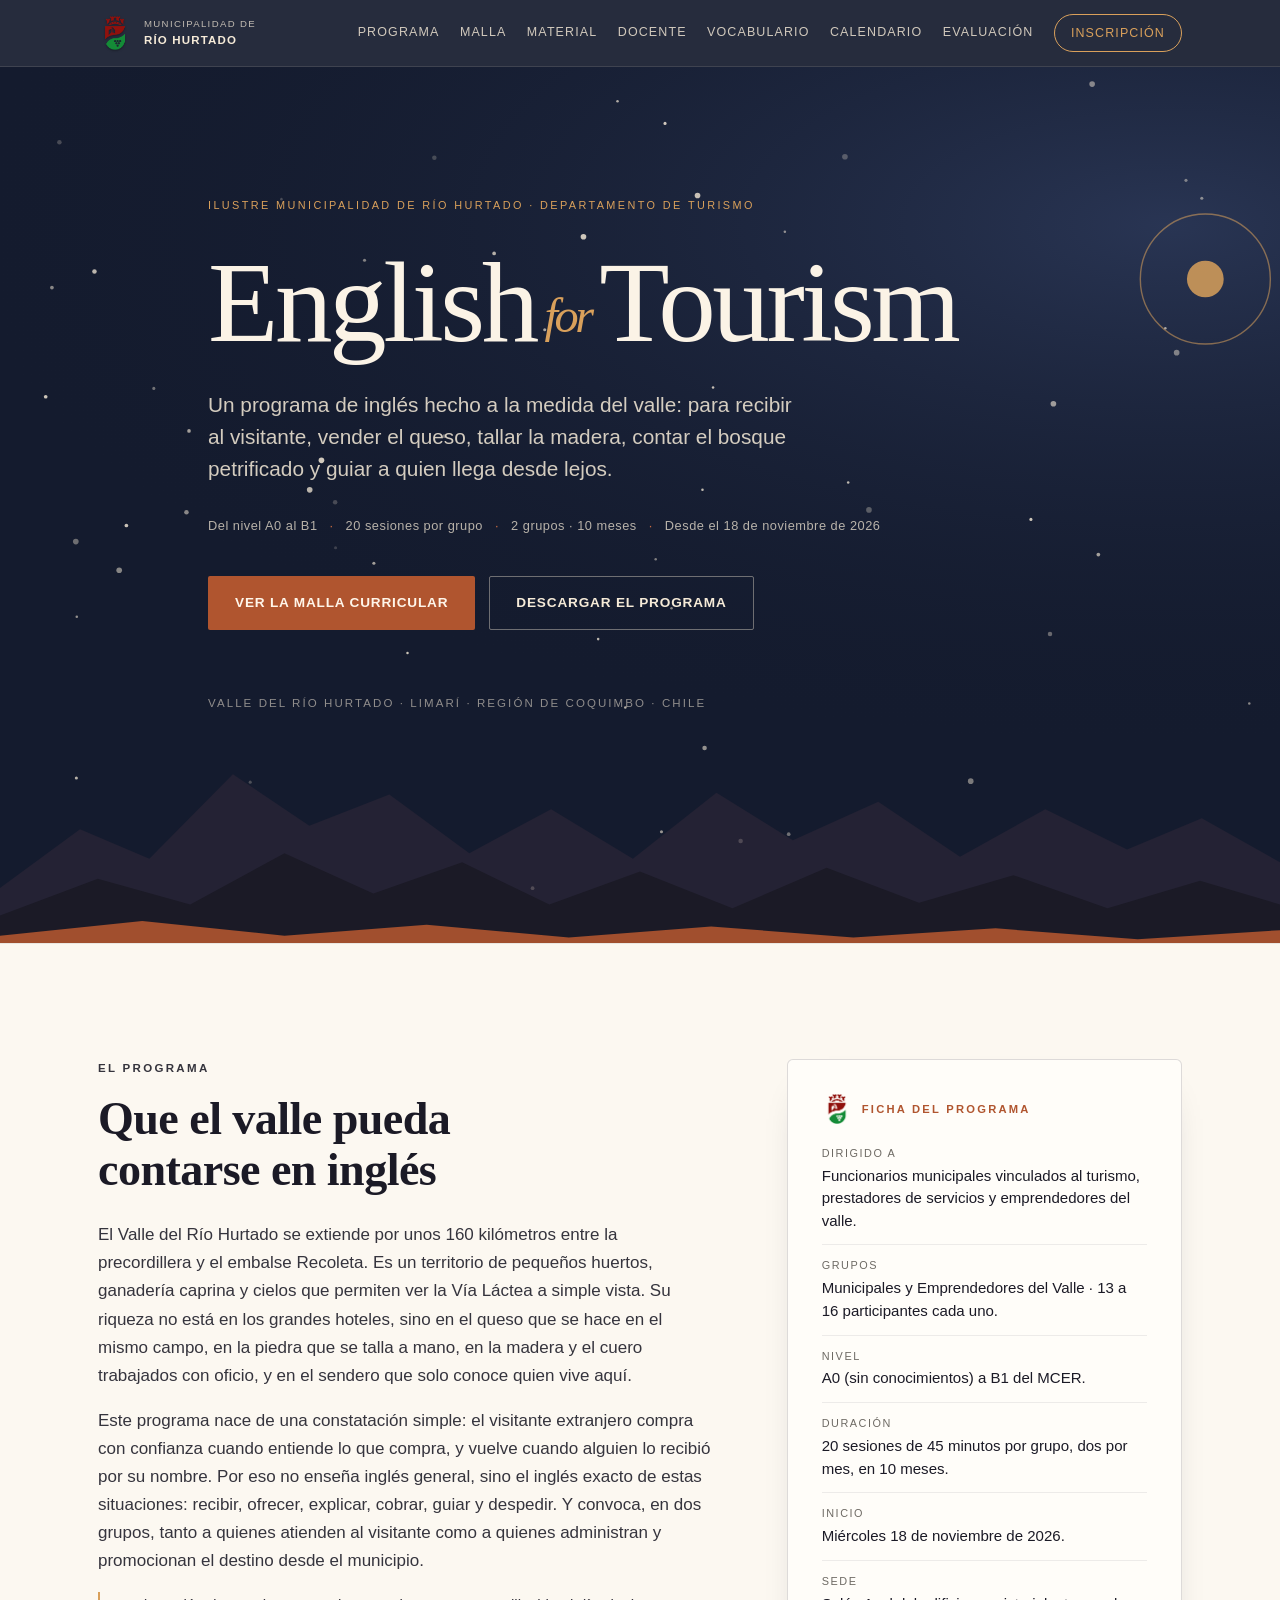
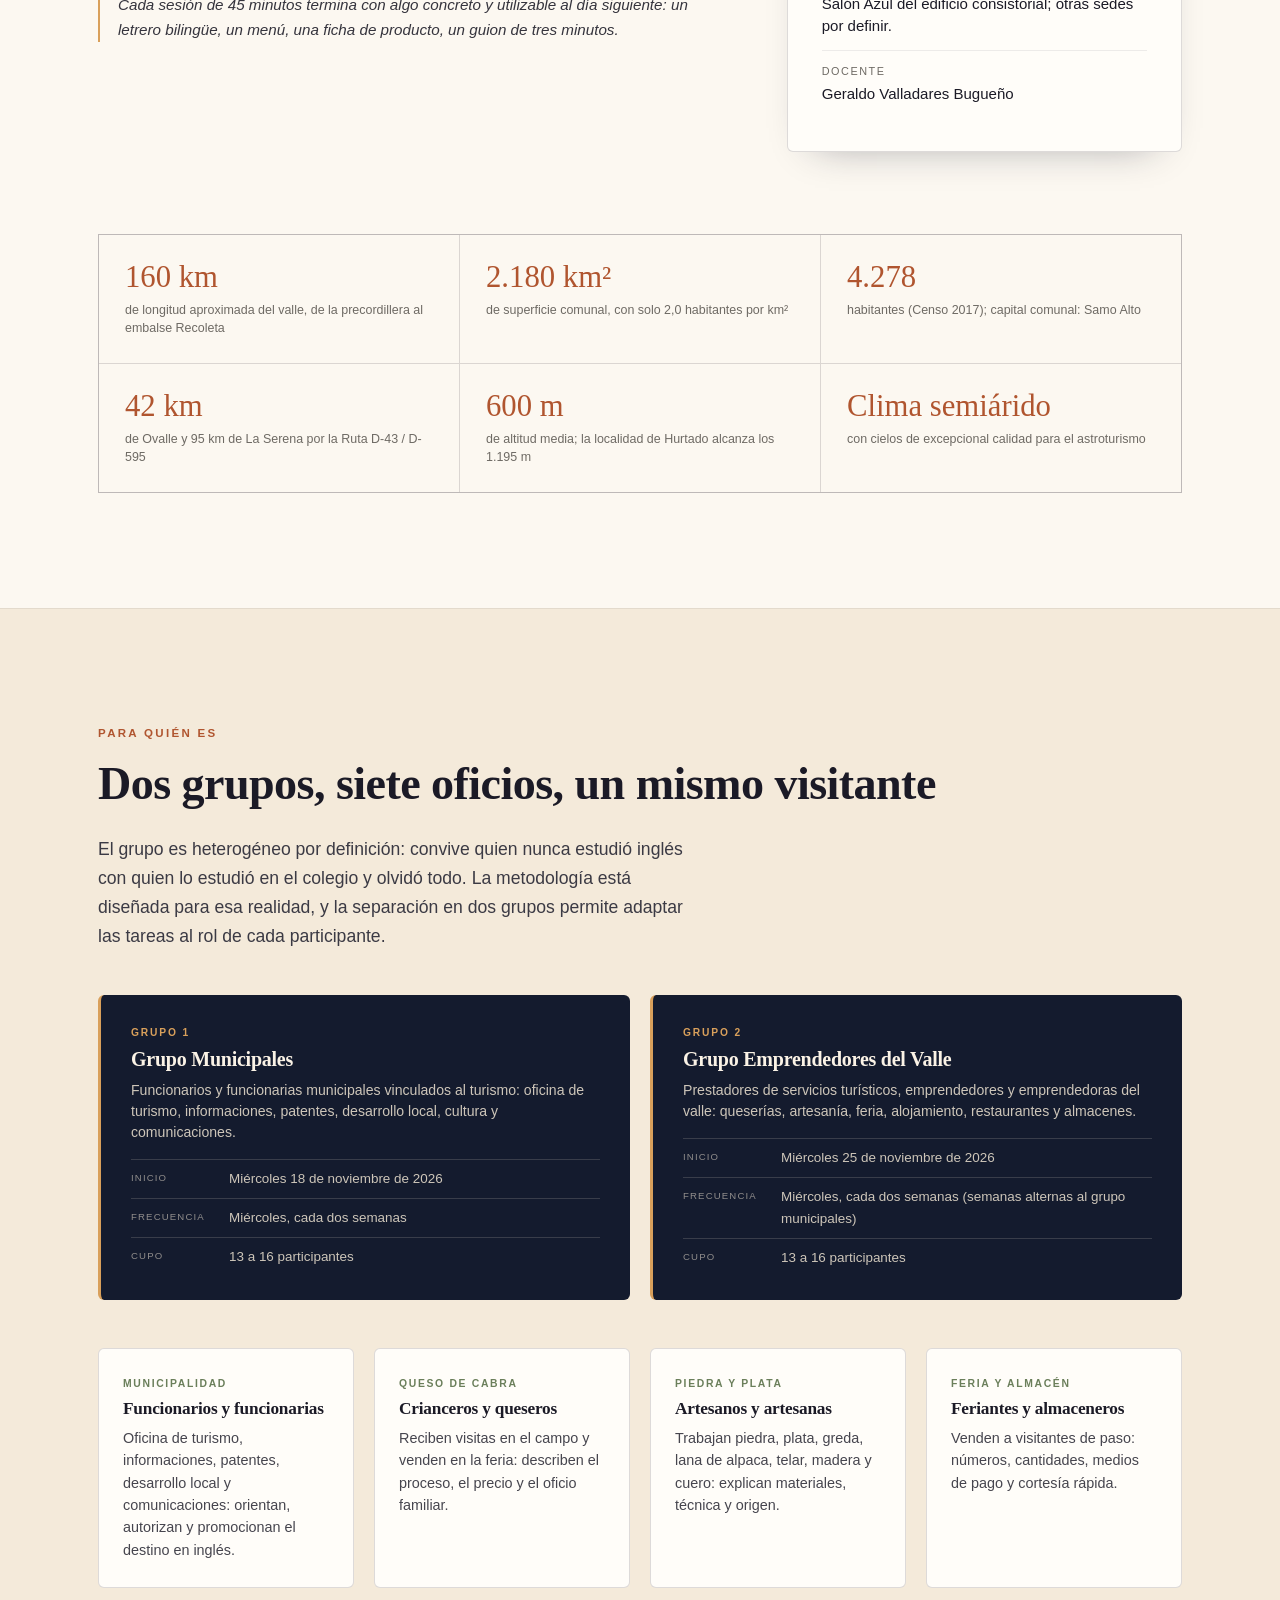
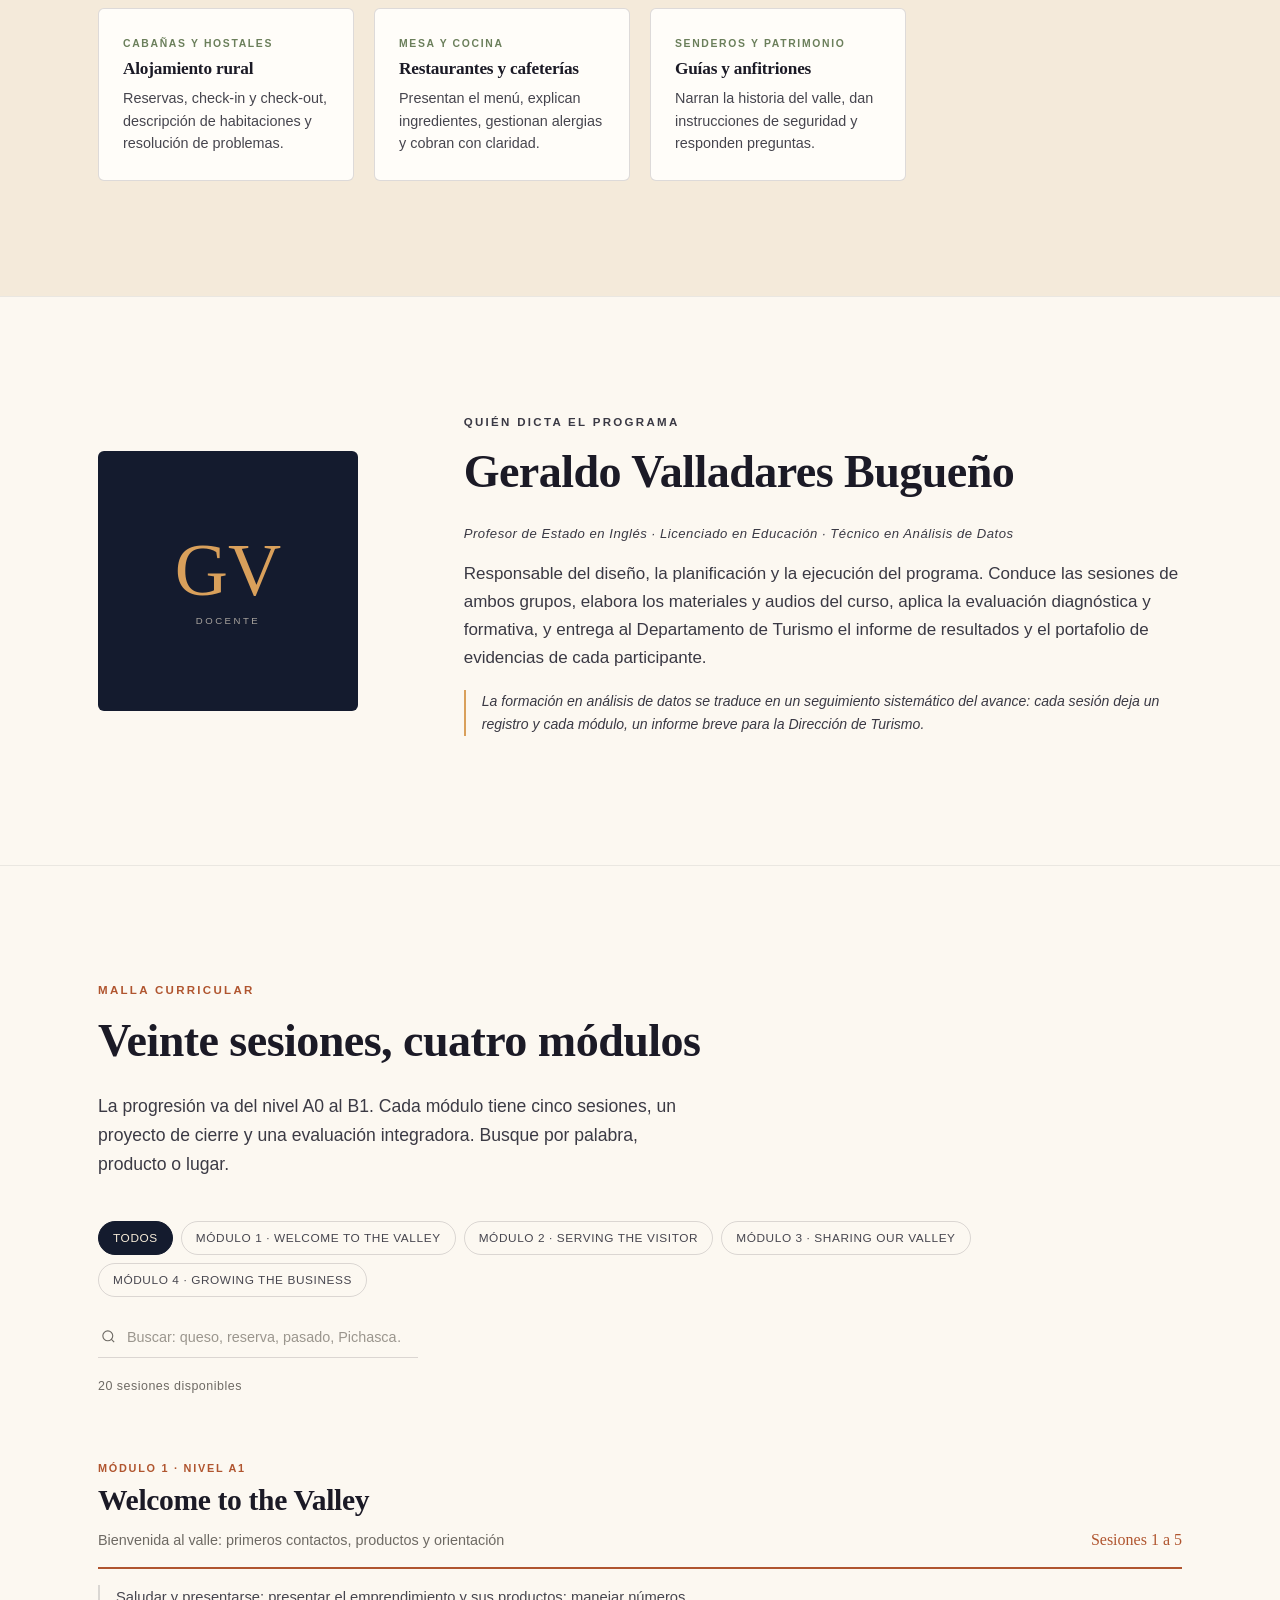
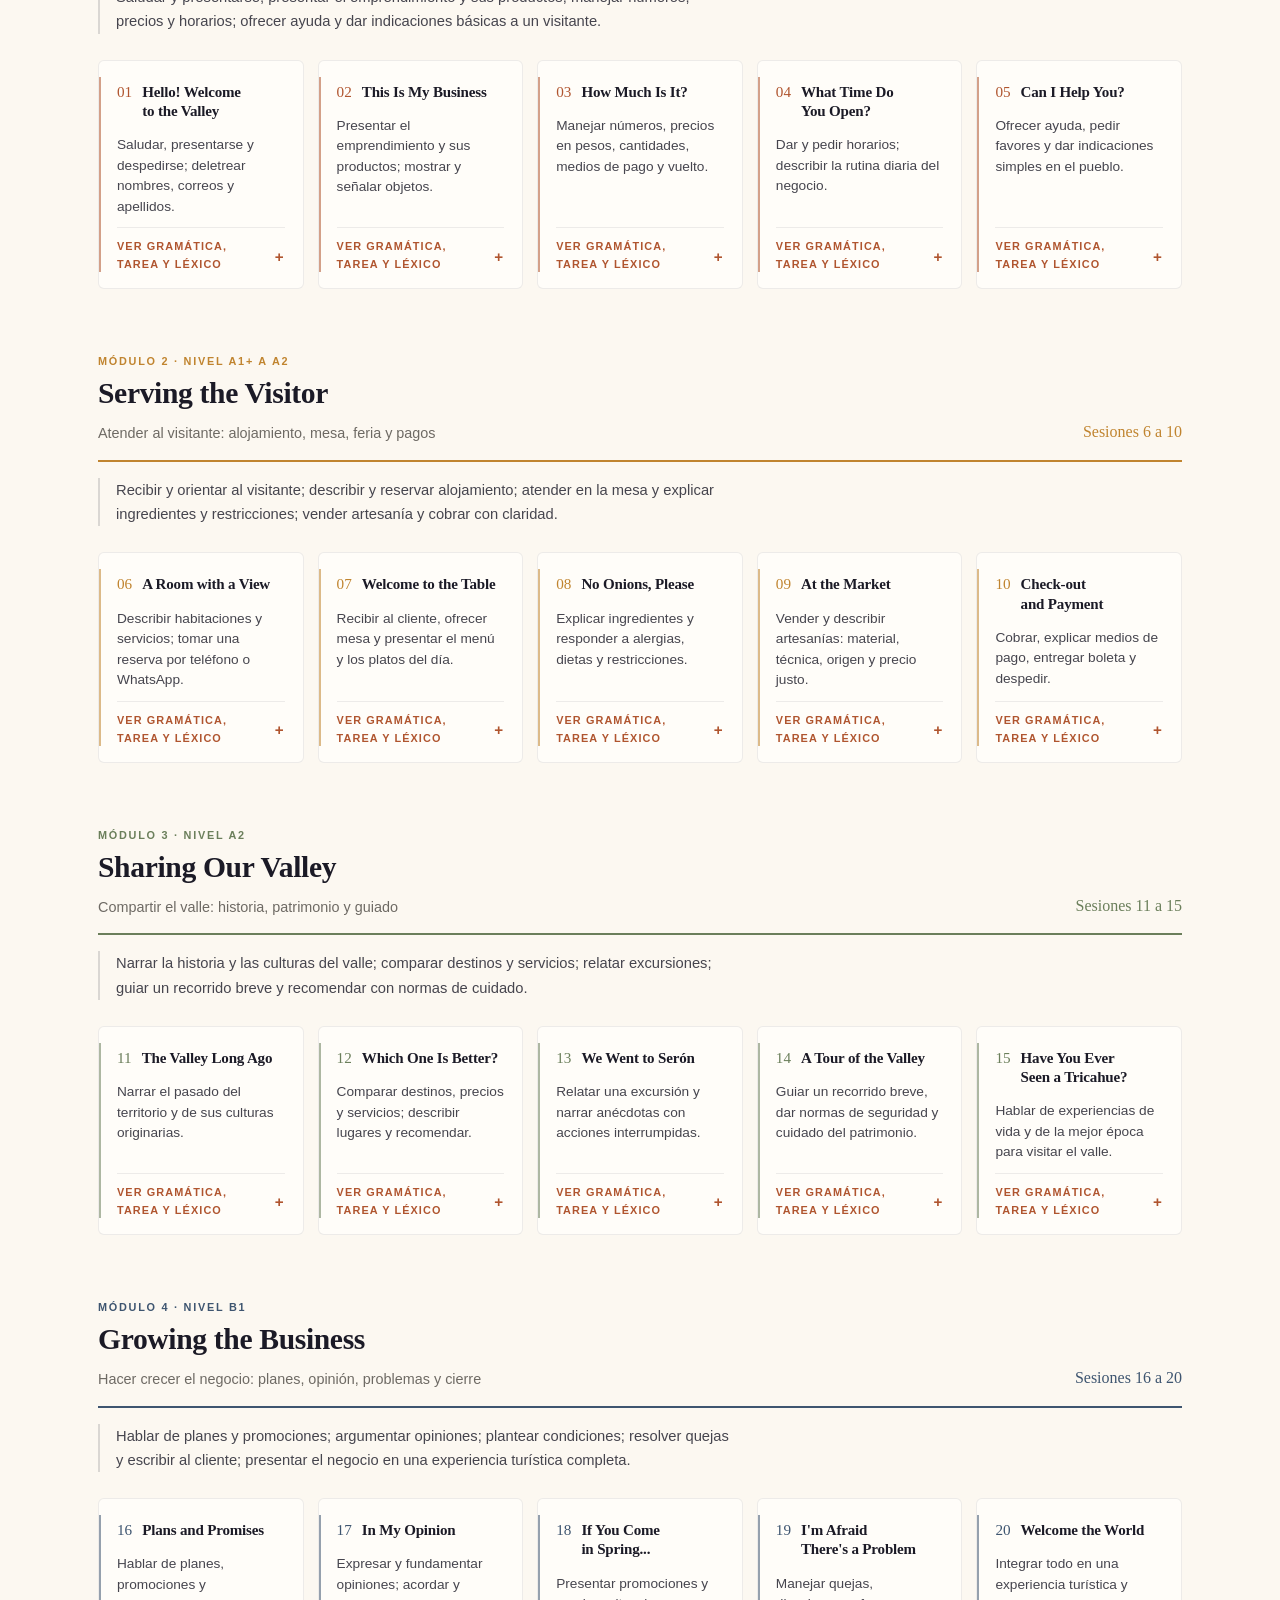
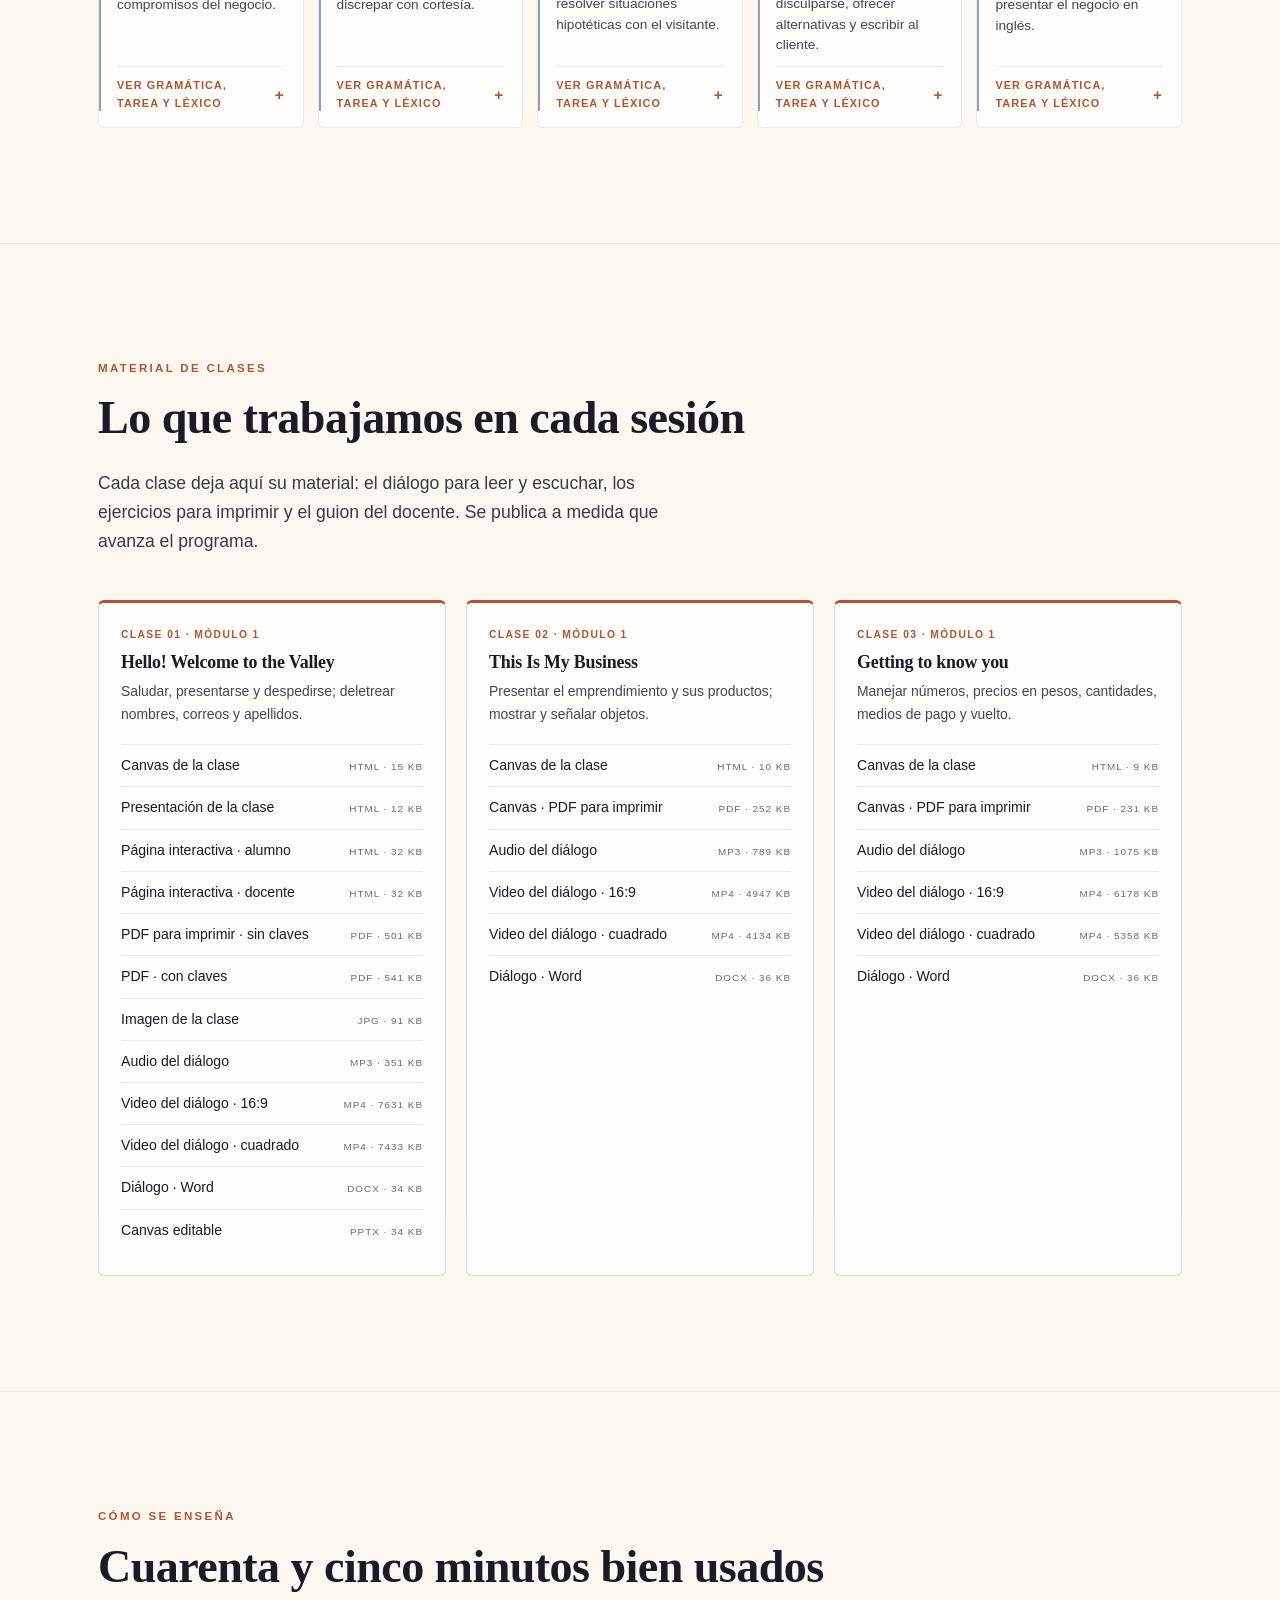
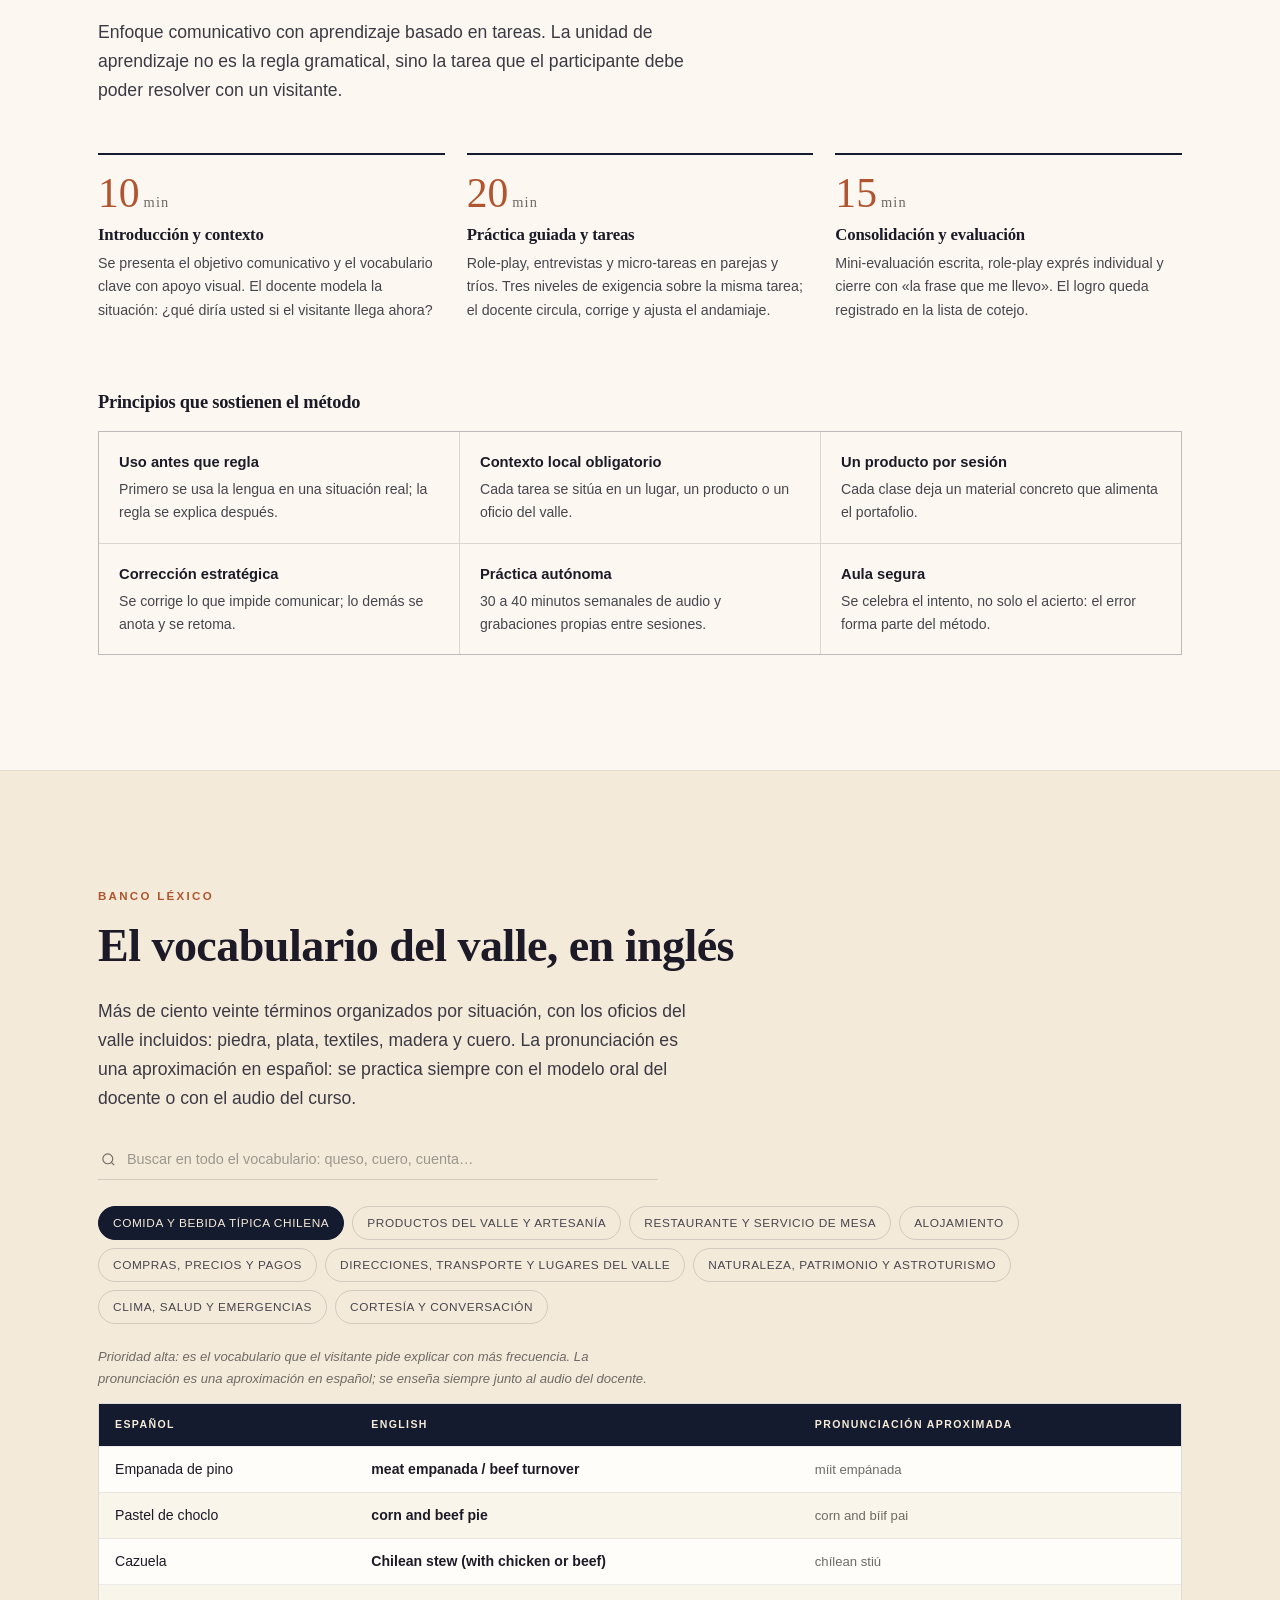
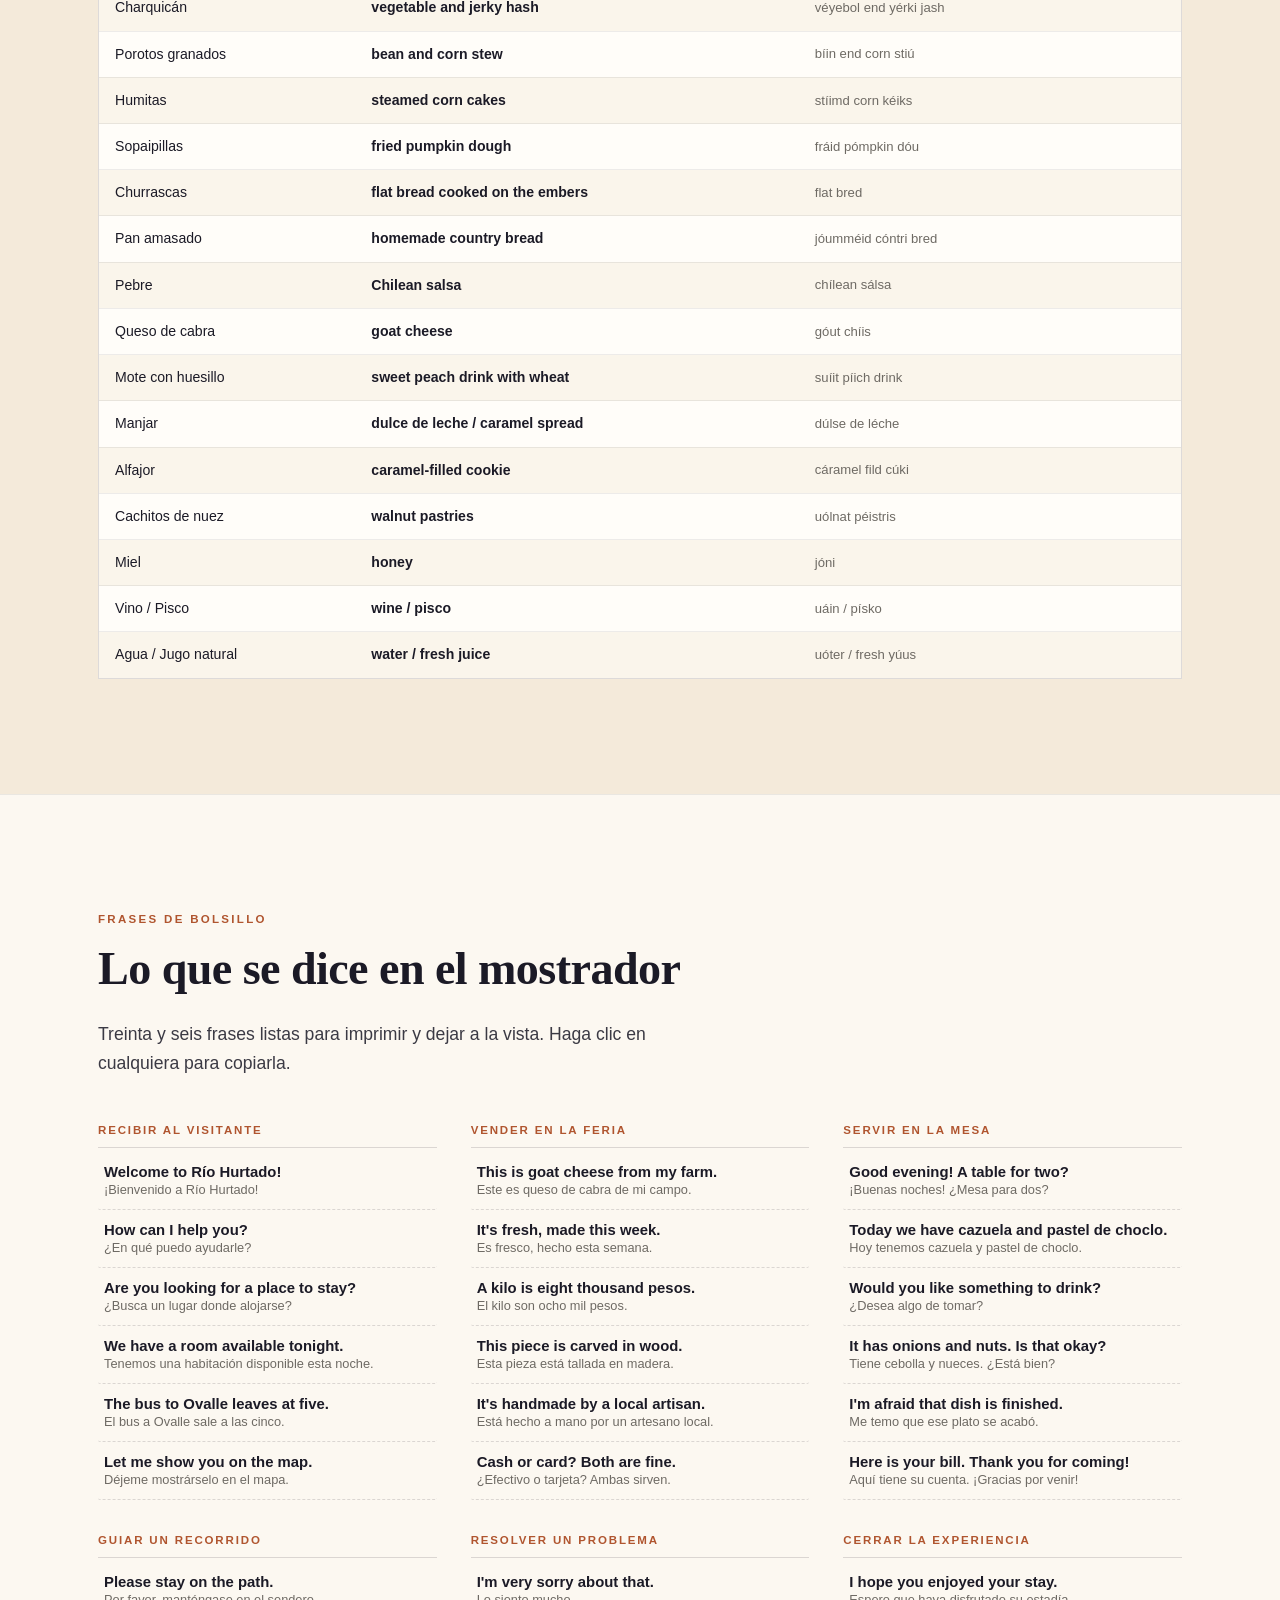
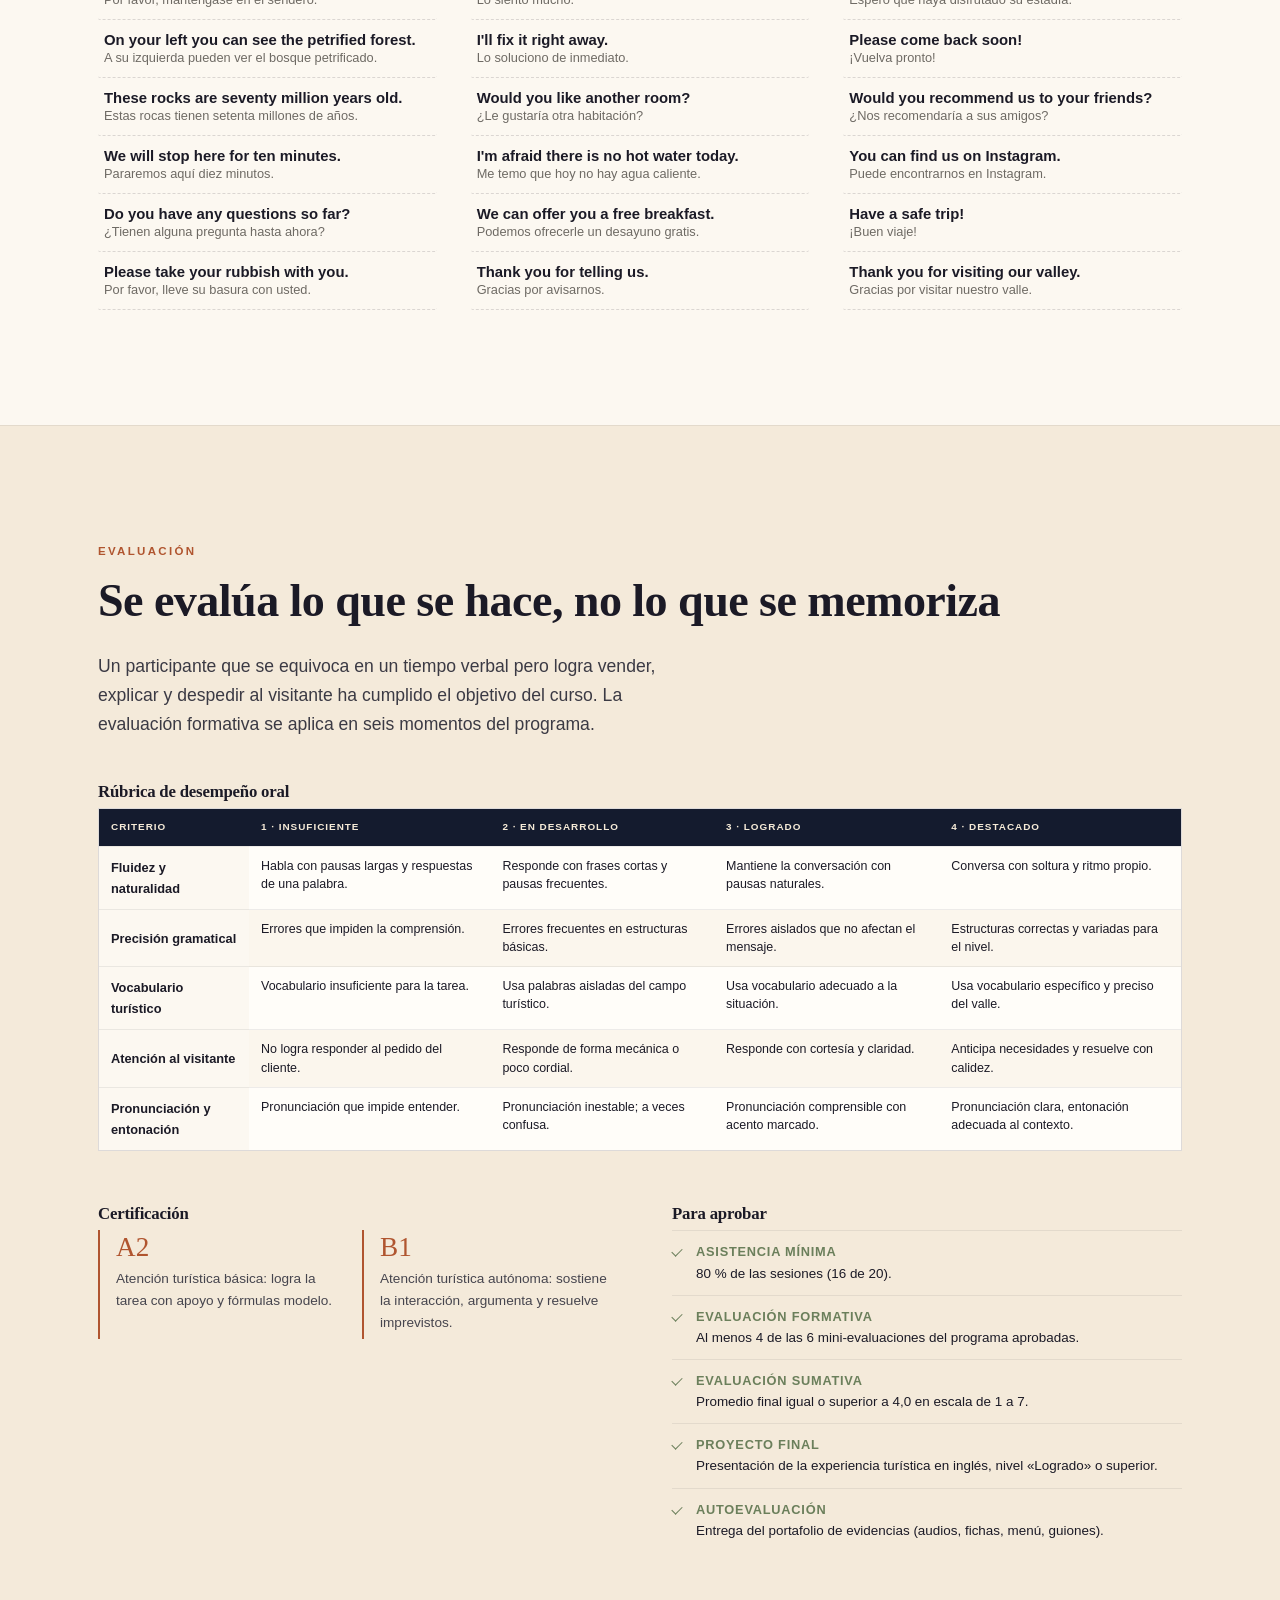
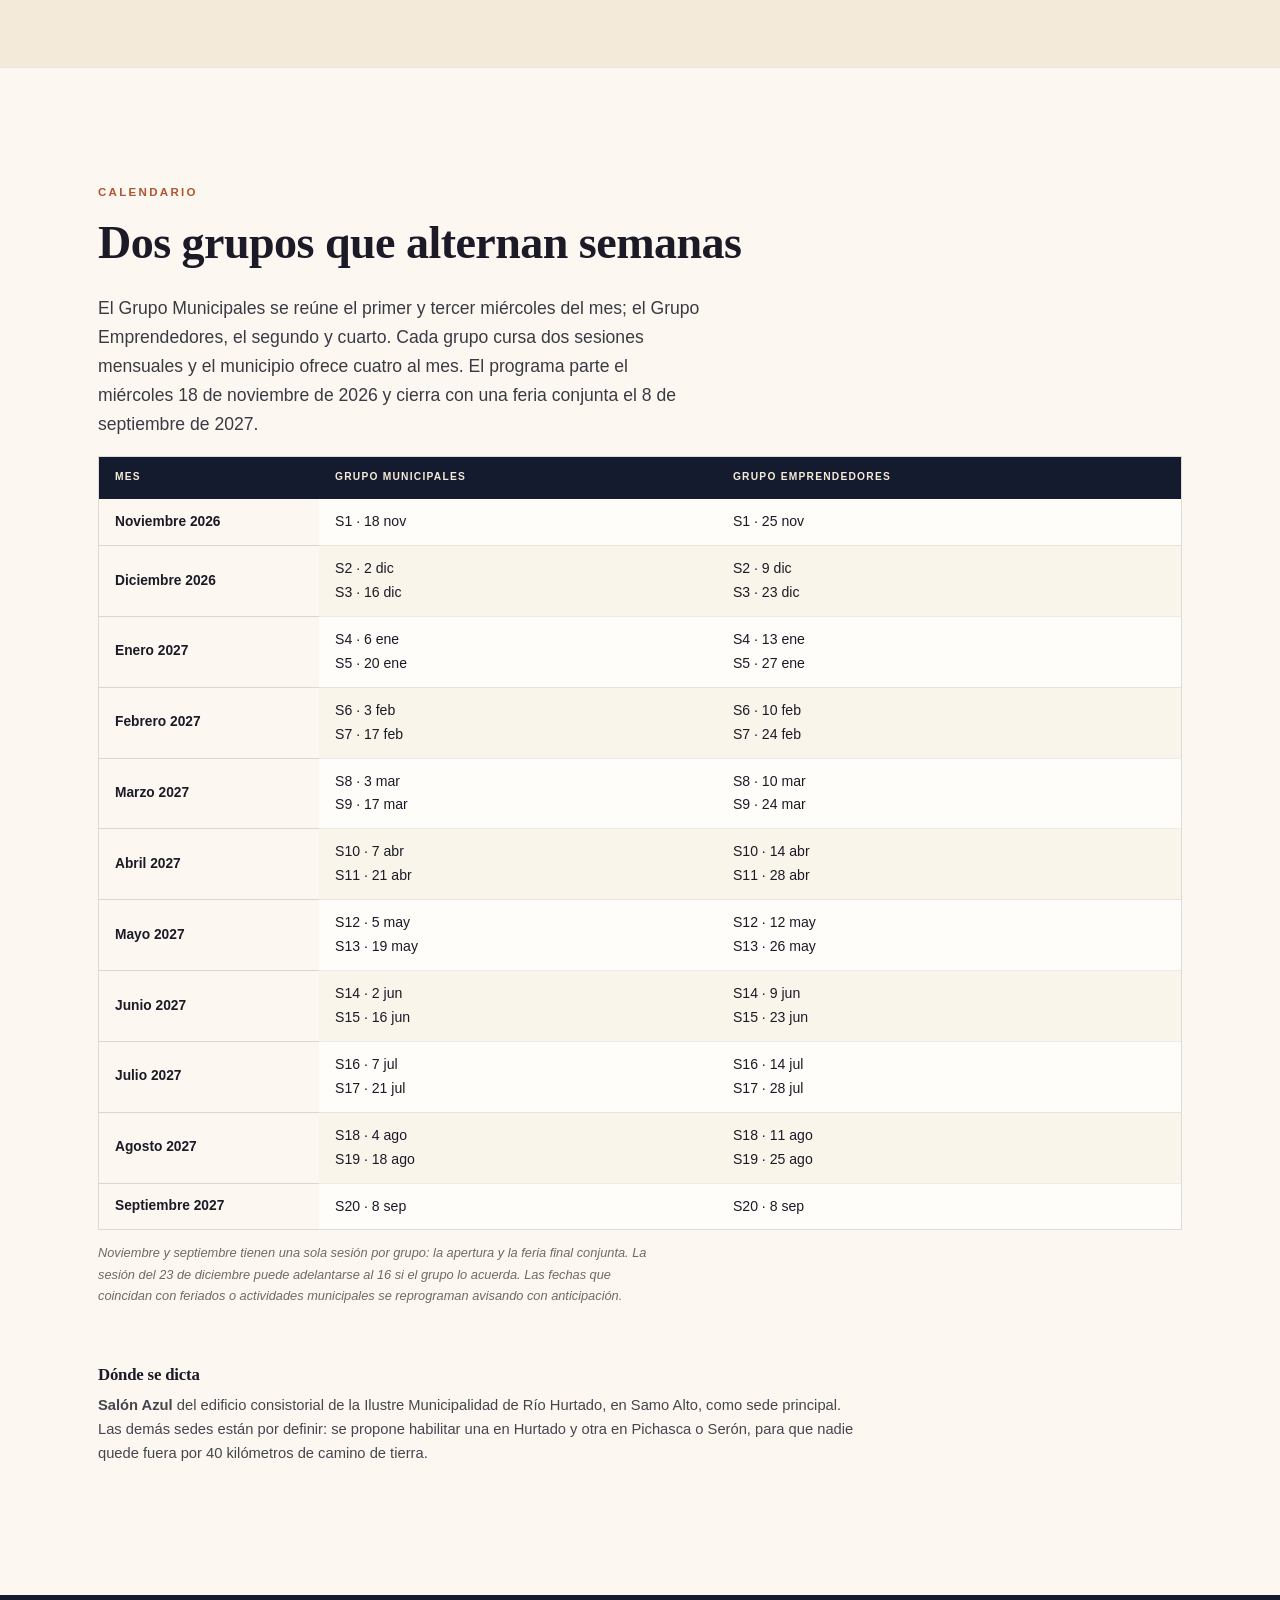
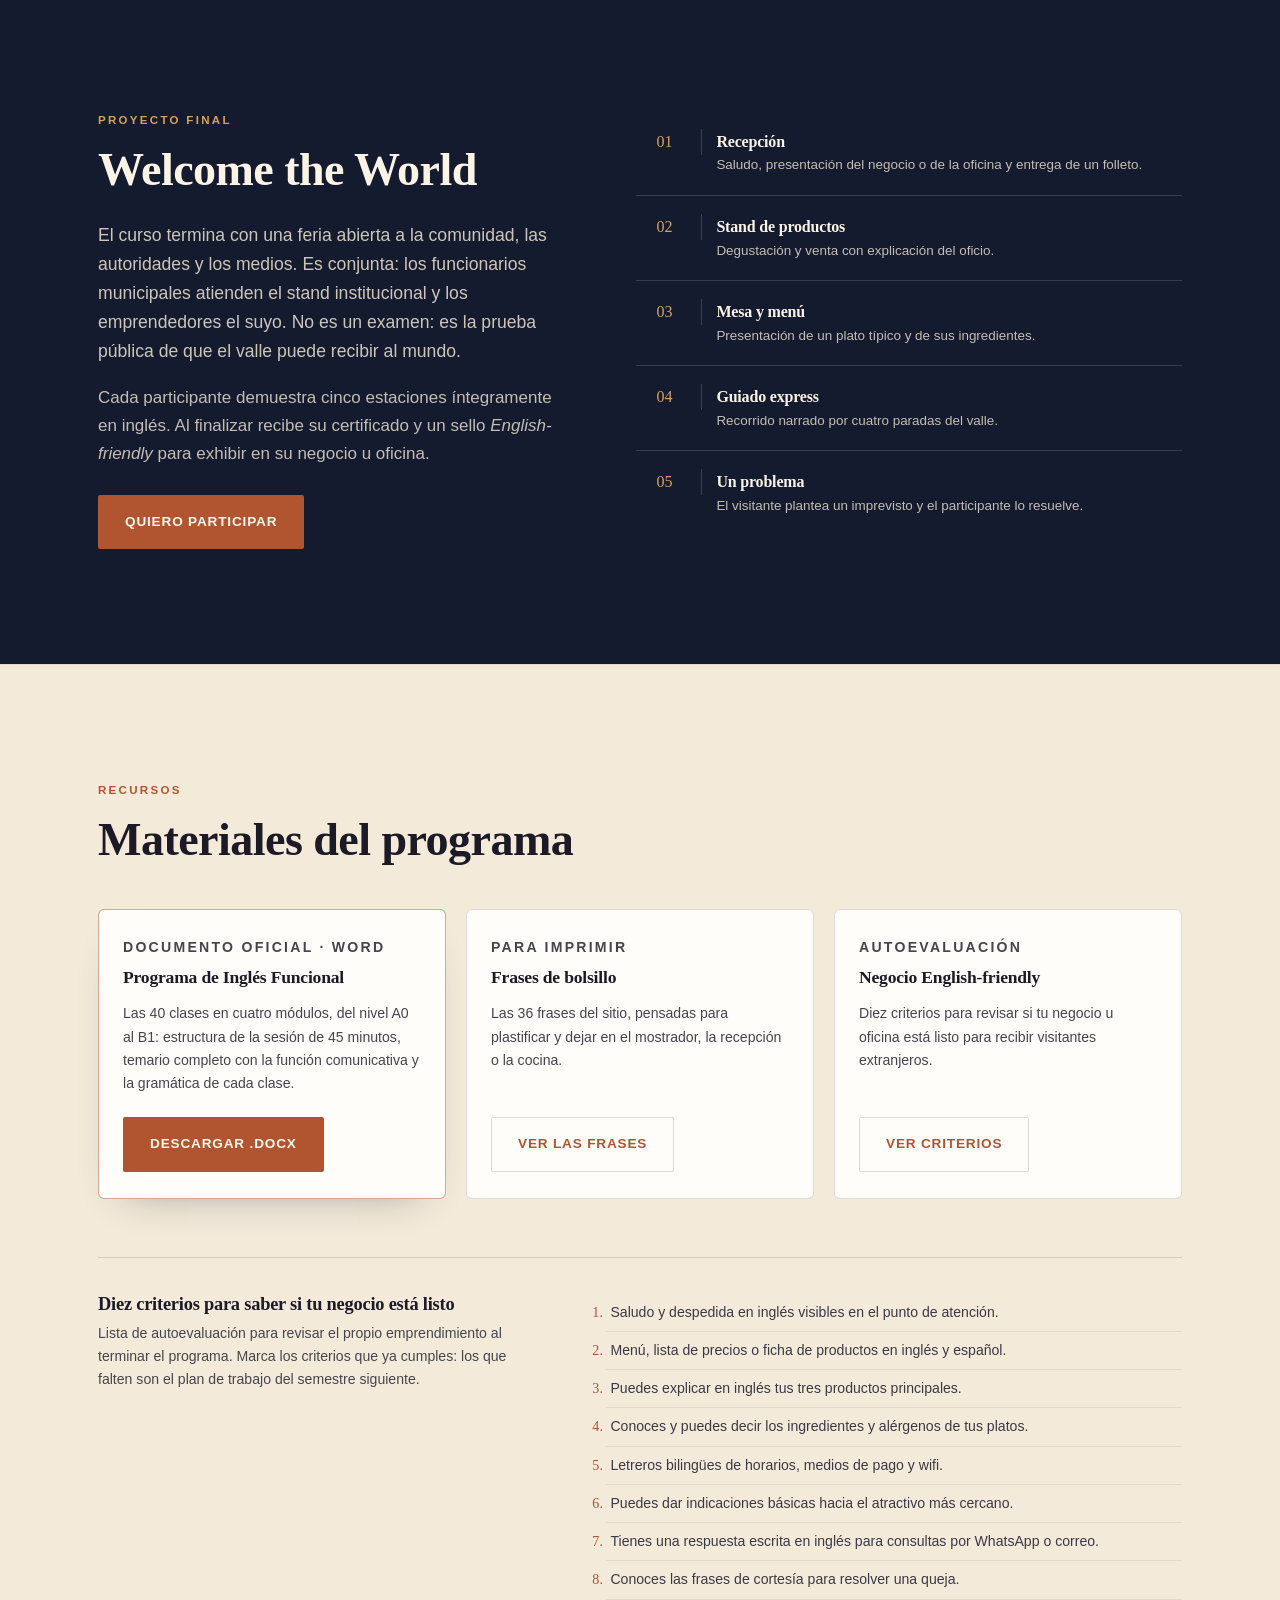
==== commit cfc84551: "Clase 3: voz de Steve del archivo original" ====
--- a/index.html
+++ b/index.html
@@ -760,7 +760,7 @@
           <h3>Getting to know you</h3>
           <p class="material__desc">Manejar números, precios en pesos, cantidades, medios de pago y vuelto.</p>
           <ul class="material__archivos">
-            <li><a href="materiales/clase_03/canvas_wh_questions.html" ><span>Canvas de la clase</span><span class="material__tipo">HTML · 9 KB</span></a></li><li><a href="materiales/clase_03/canvas_wh_questions.pdf" download><span>Canvas · PDF para imprimir</span><span class="material__tipo">PDF · 231 KB</span></a></li><li><a href="materiales/clase_03/clase_03_dialogo_cuero.mp3" download><span>Audio del diálogo</span><span class="material__tipo">MP3 · 1004 KB</span></a></li><li><a href="materiales/clase_03/video_dialogo_cuero_16x9.mp4" ><span>Video del diálogo · 16:9</span><span class="material__tipo">MP4 · 5938 KB</span></a></li><li><a href="materiales/clase_03/video_dialogo_cuero_cuadrado.mp4" ><span>Video del diálogo · cuadrado</span><span class="material__tipo">MP4 · 5113 KB</span></a></li><li><a href="materiales/clase_03/clase_03_dialogo_cuero.docx" download><span>Diálogo · Word</span><span class="material__tipo">DOCX · 36 KB</span></a></li>
+            <li><a href="materiales/clase_03/canvas_wh_questions.html" ><span>Canvas de la clase</span><span class="material__tipo">HTML · 9 KB</span></a></li><li><a href="materiales/clase_03/canvas_wh_questions.pdf" download><span>Canvas · PDF para imprimir</span><span class="material__tipo">PDF · 231 KB</span></a></li><li><a href="materiales/clase_03/clase_03_dialogo_cuero.mp3" download><span>Audio del diálogo</span><span class="material__tipo">MP3 · 1075 KB</span></a></li><li><a href="materiales/clase_03/video_dialogo_cuero_16x9.mp4" ><span>Video del diálogo · 16:9</span><span class="material__tipo">MP4 · 6178 KB</span></a></li><li><a href="materiales/clase_03/video_dialogo_cuero_cuadrado.mp4" ><span>Video del diálogo · cuadrado</span><span class="material__tipo">MP4 · 5358 KB</span></a></li><li><a href="materiales/clase_03/clase_03_dialogo_cuero.docx" download><span>Diálogo · Word</span><span class="material__tipo">DOCX · 36 KB</span></a></li>
           </ul>
         </article>
       </div>
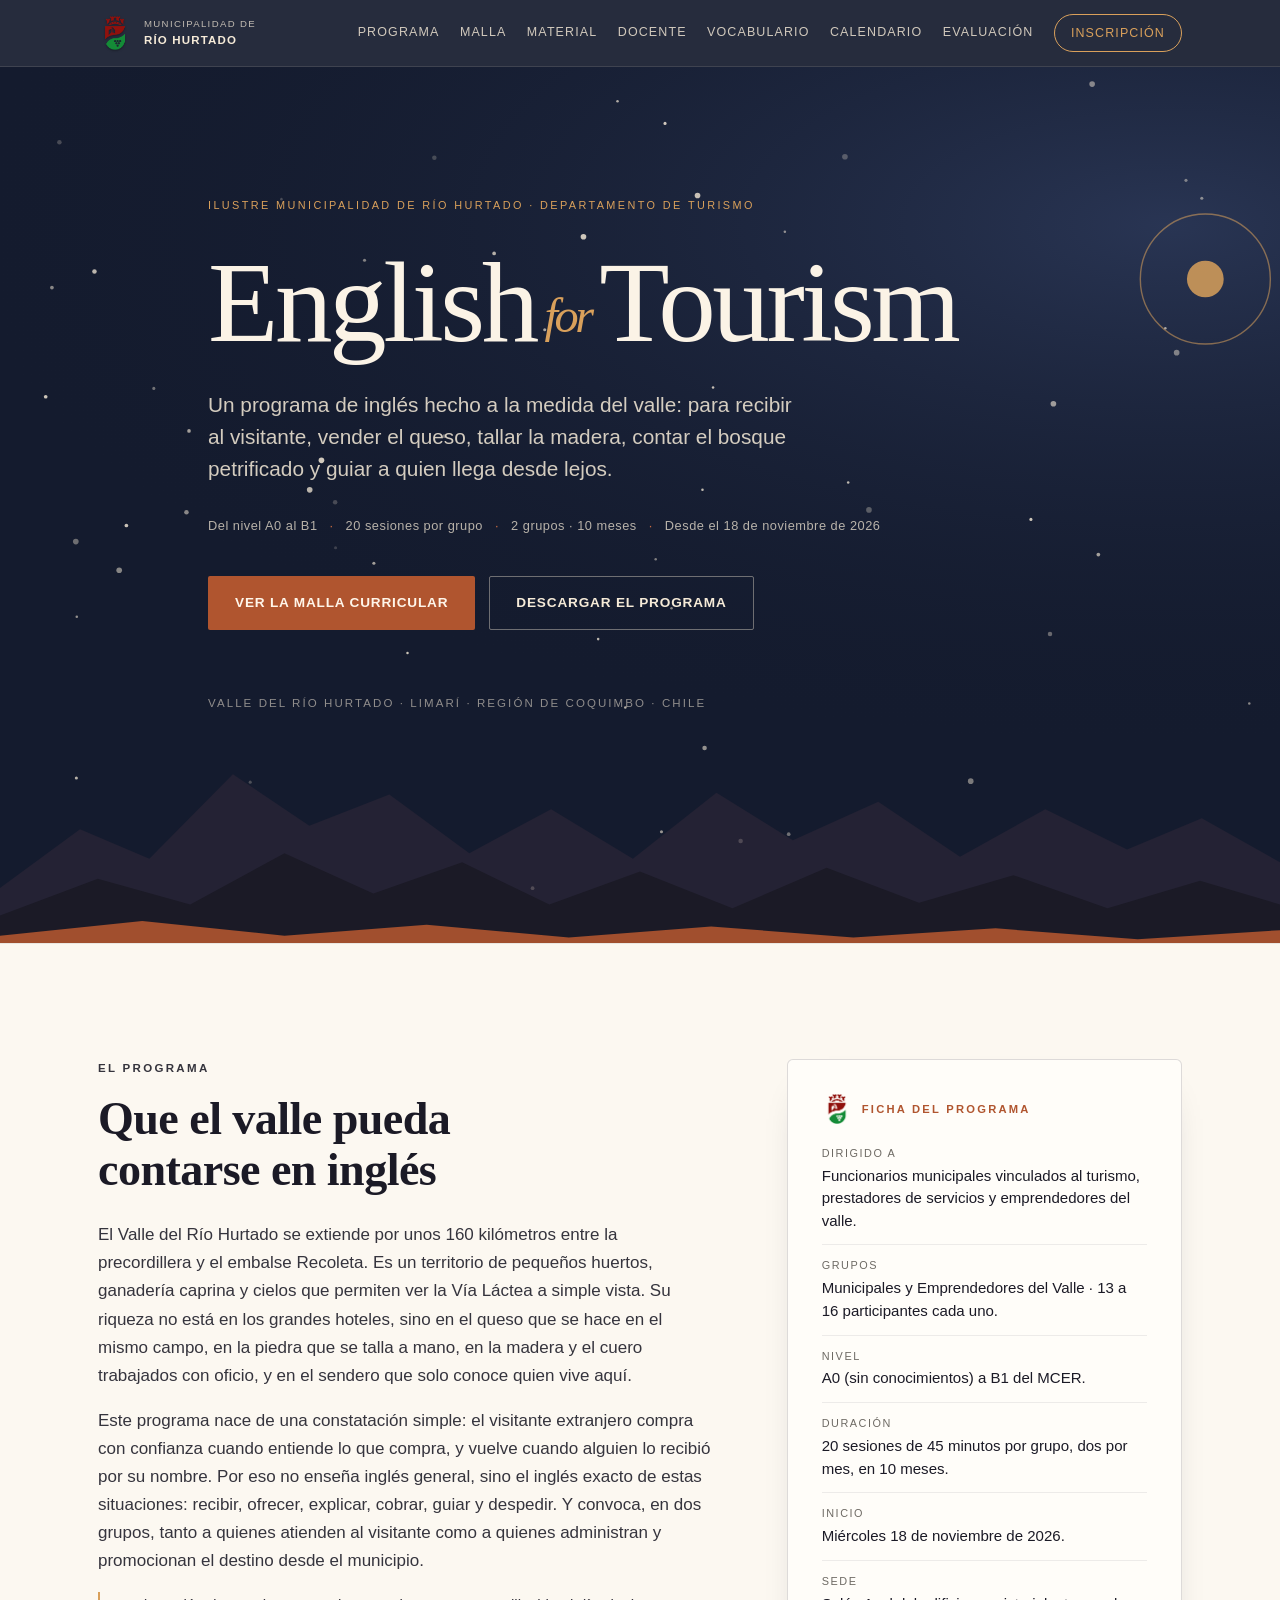
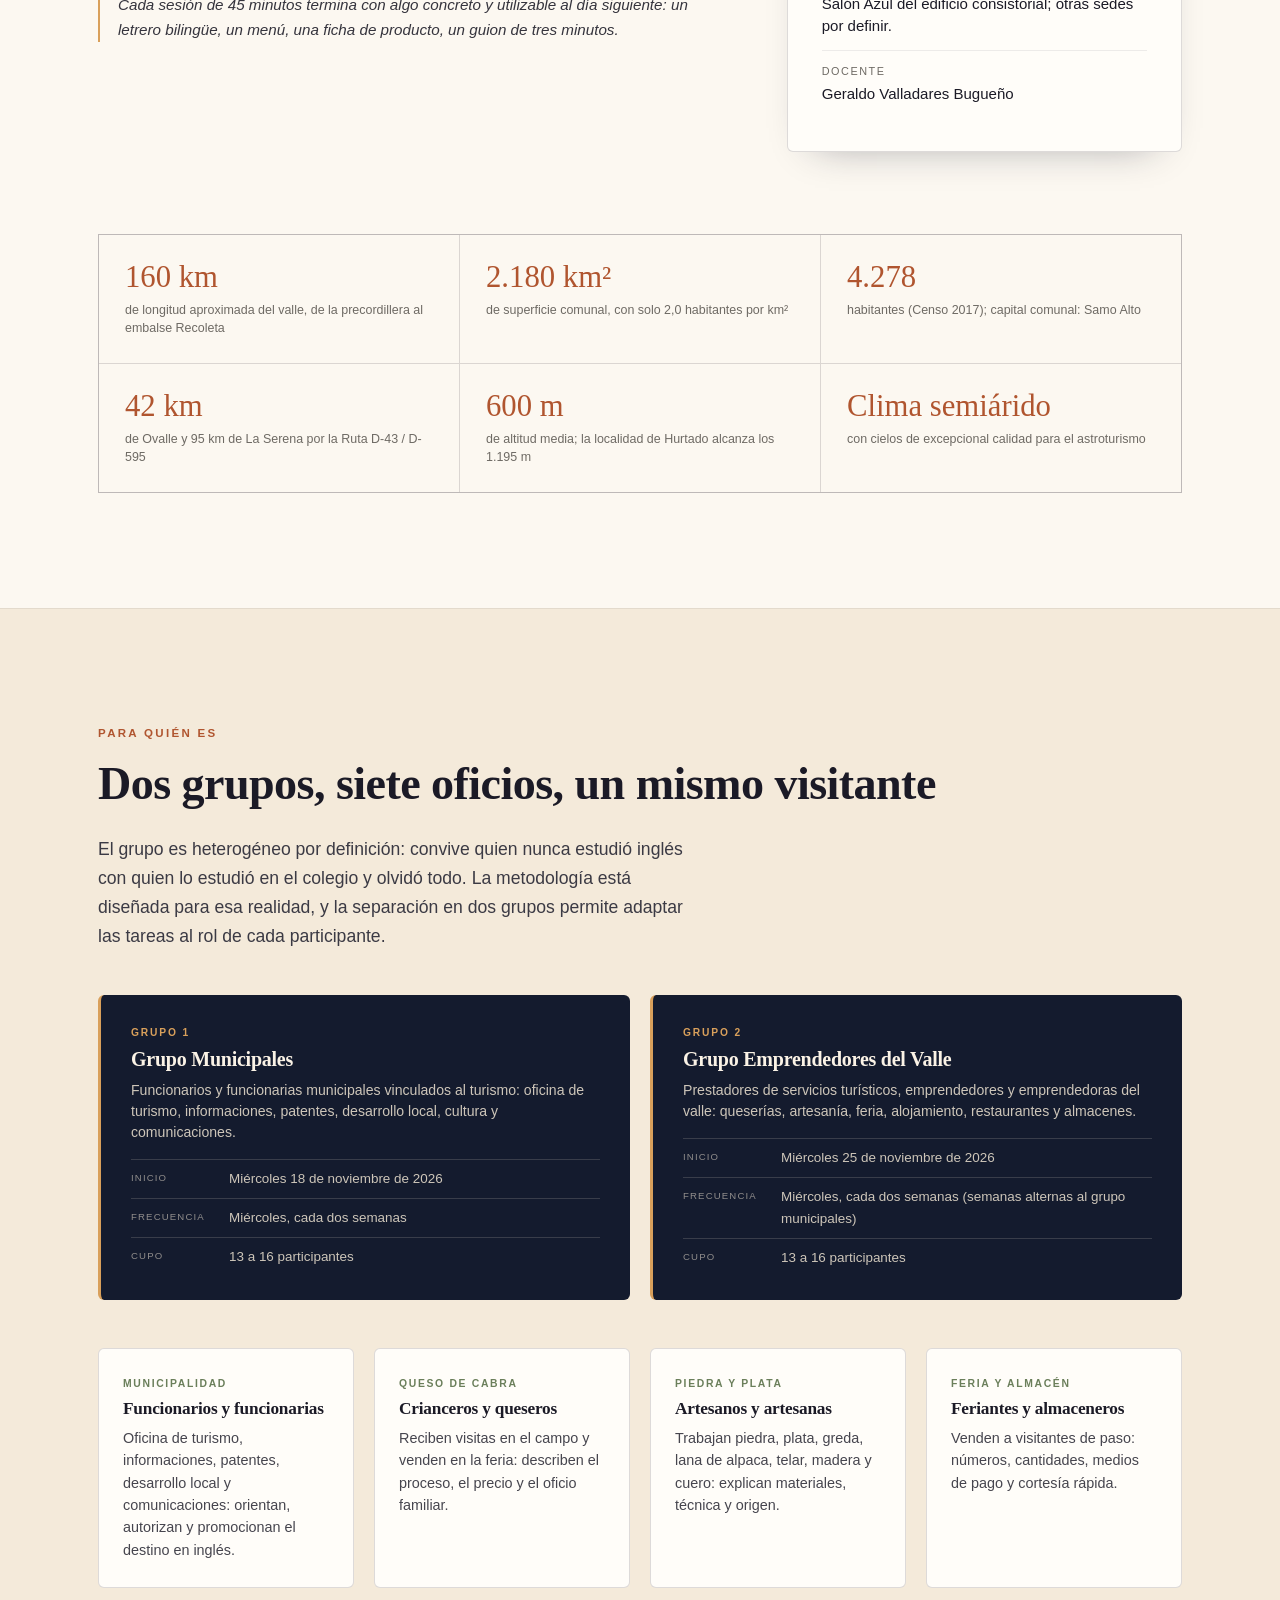
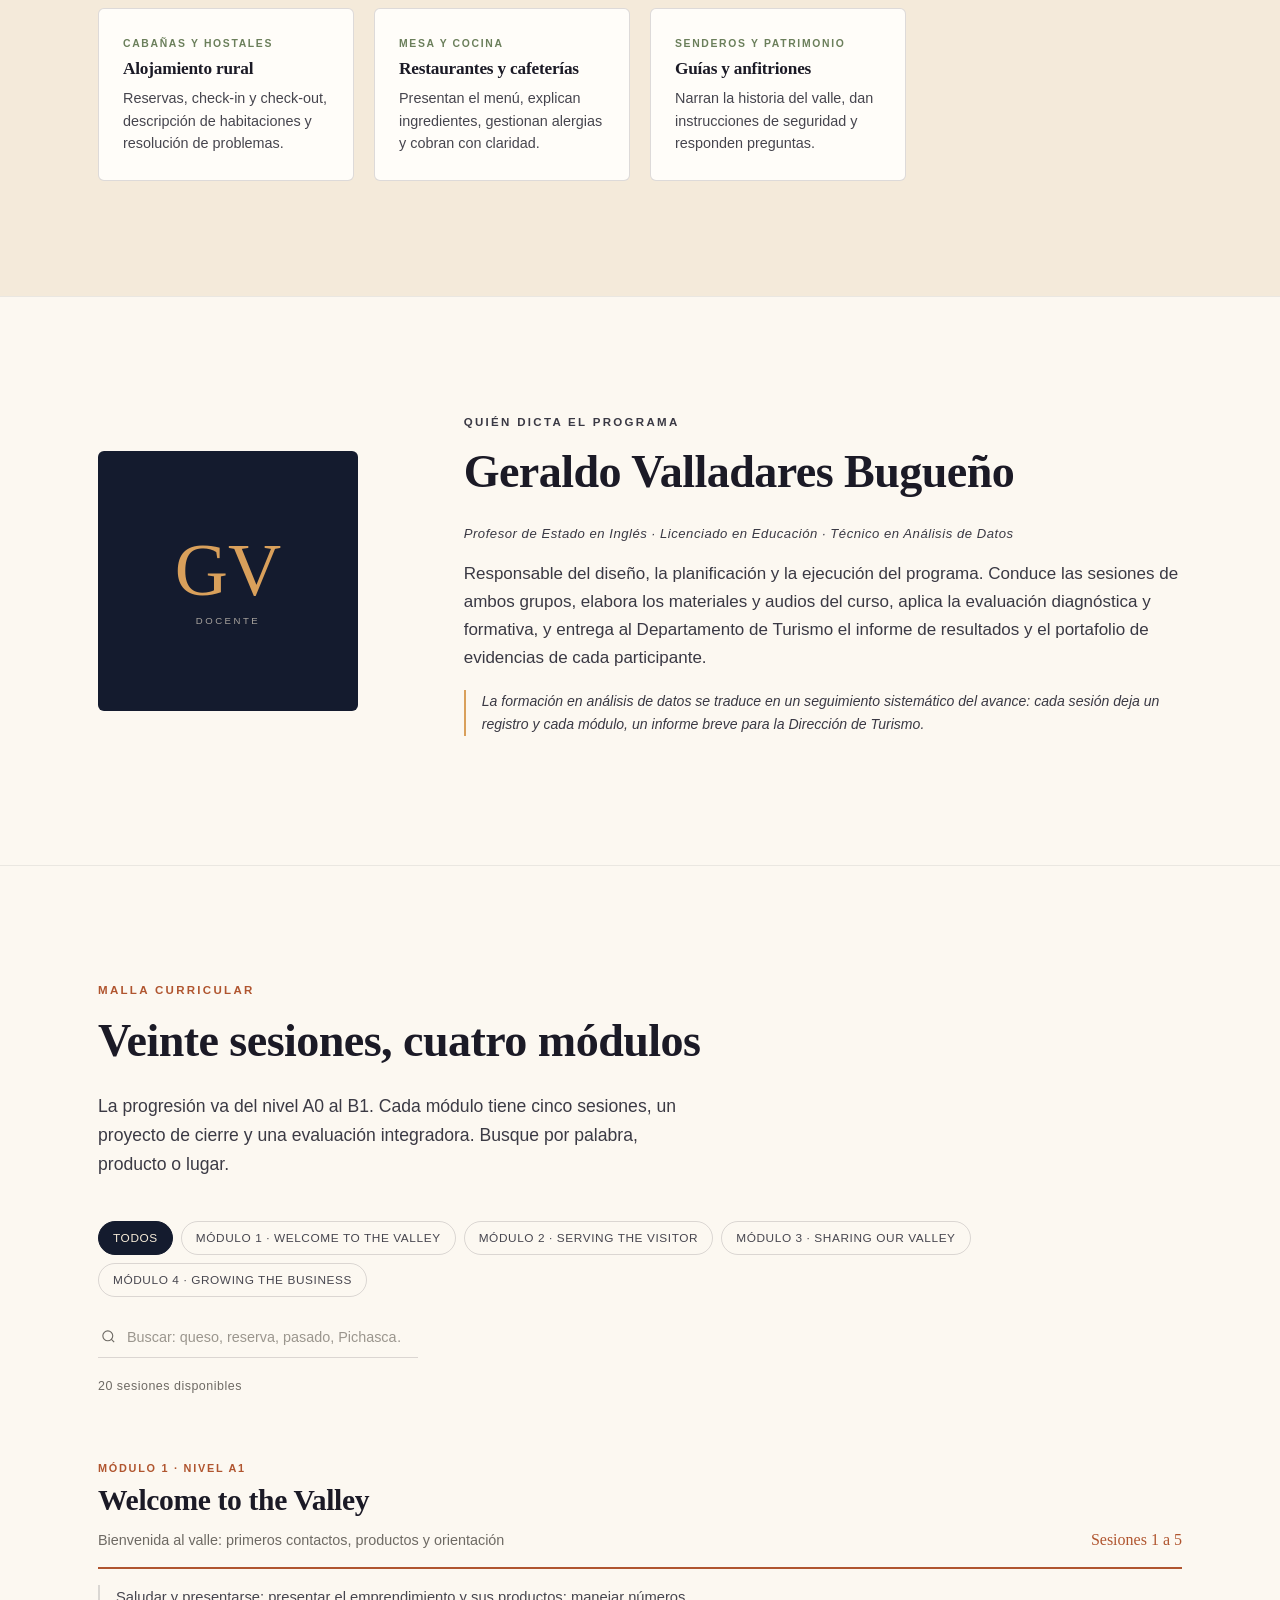
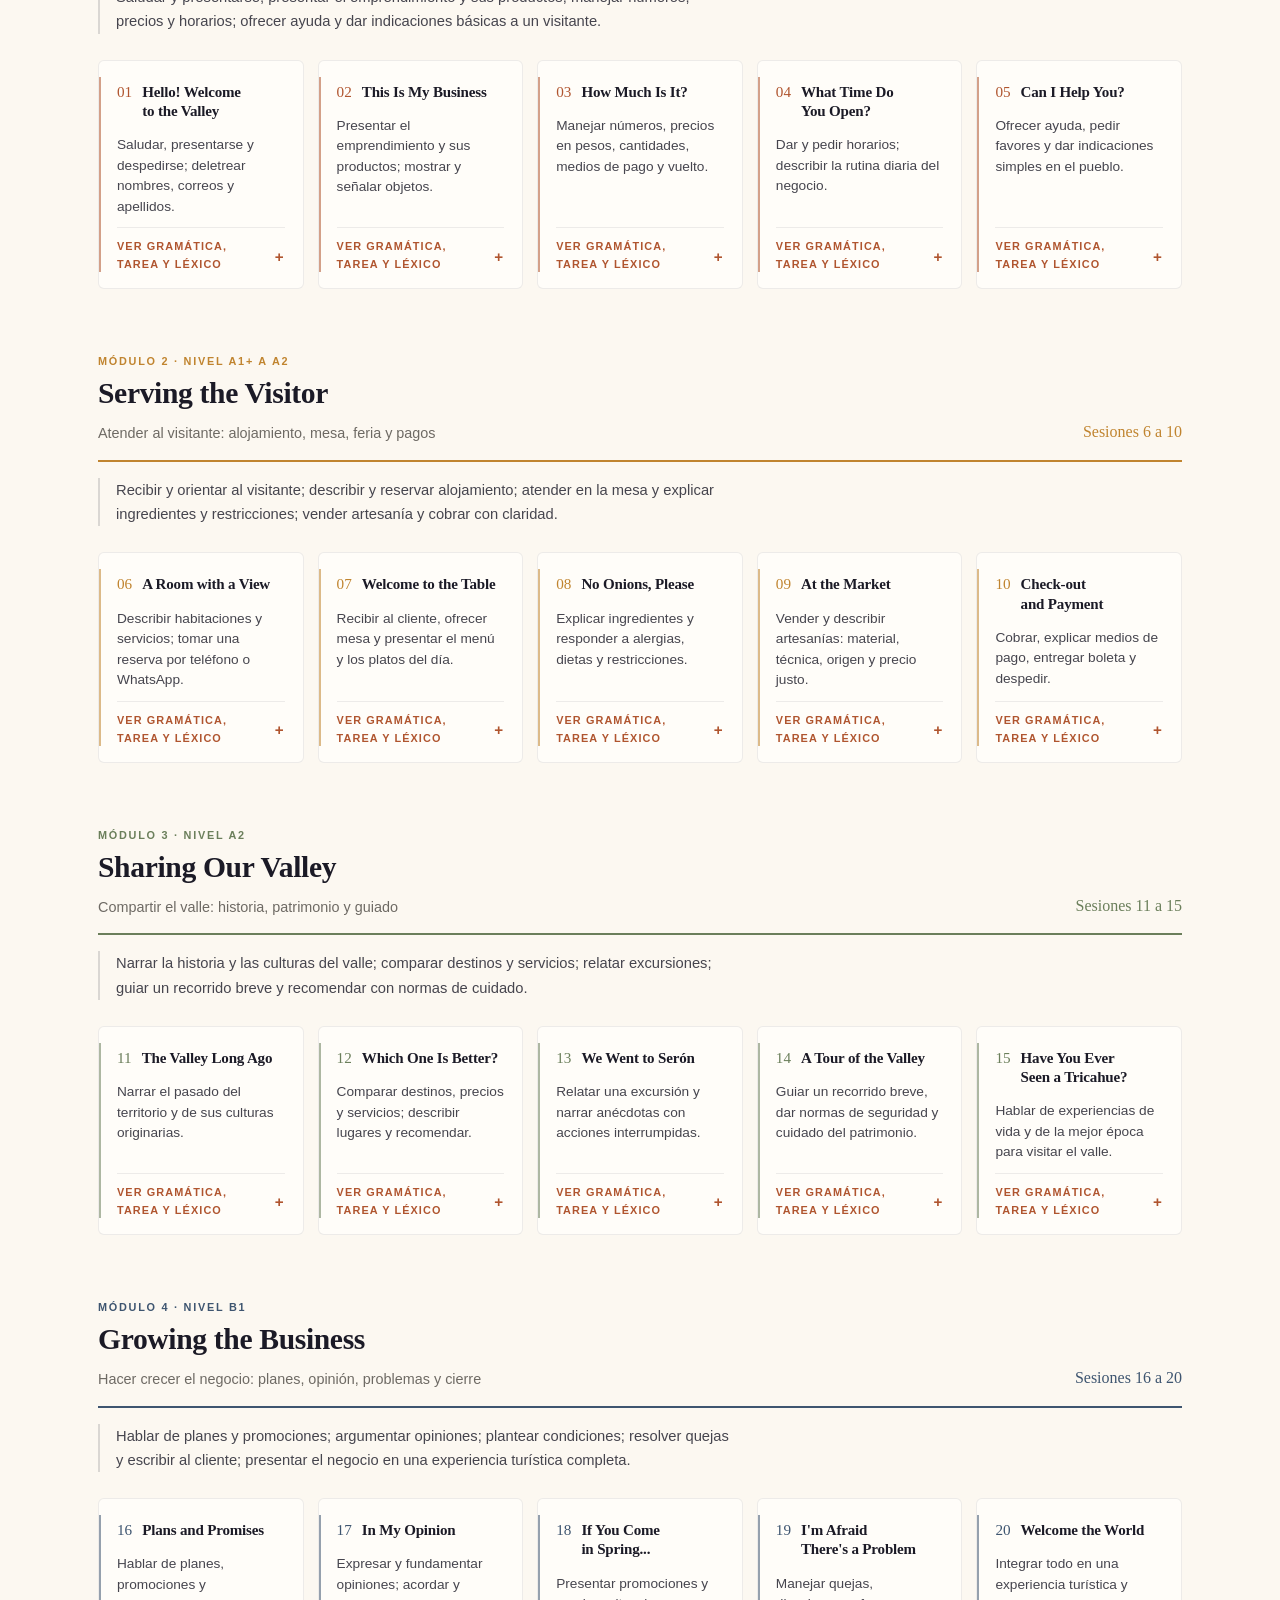
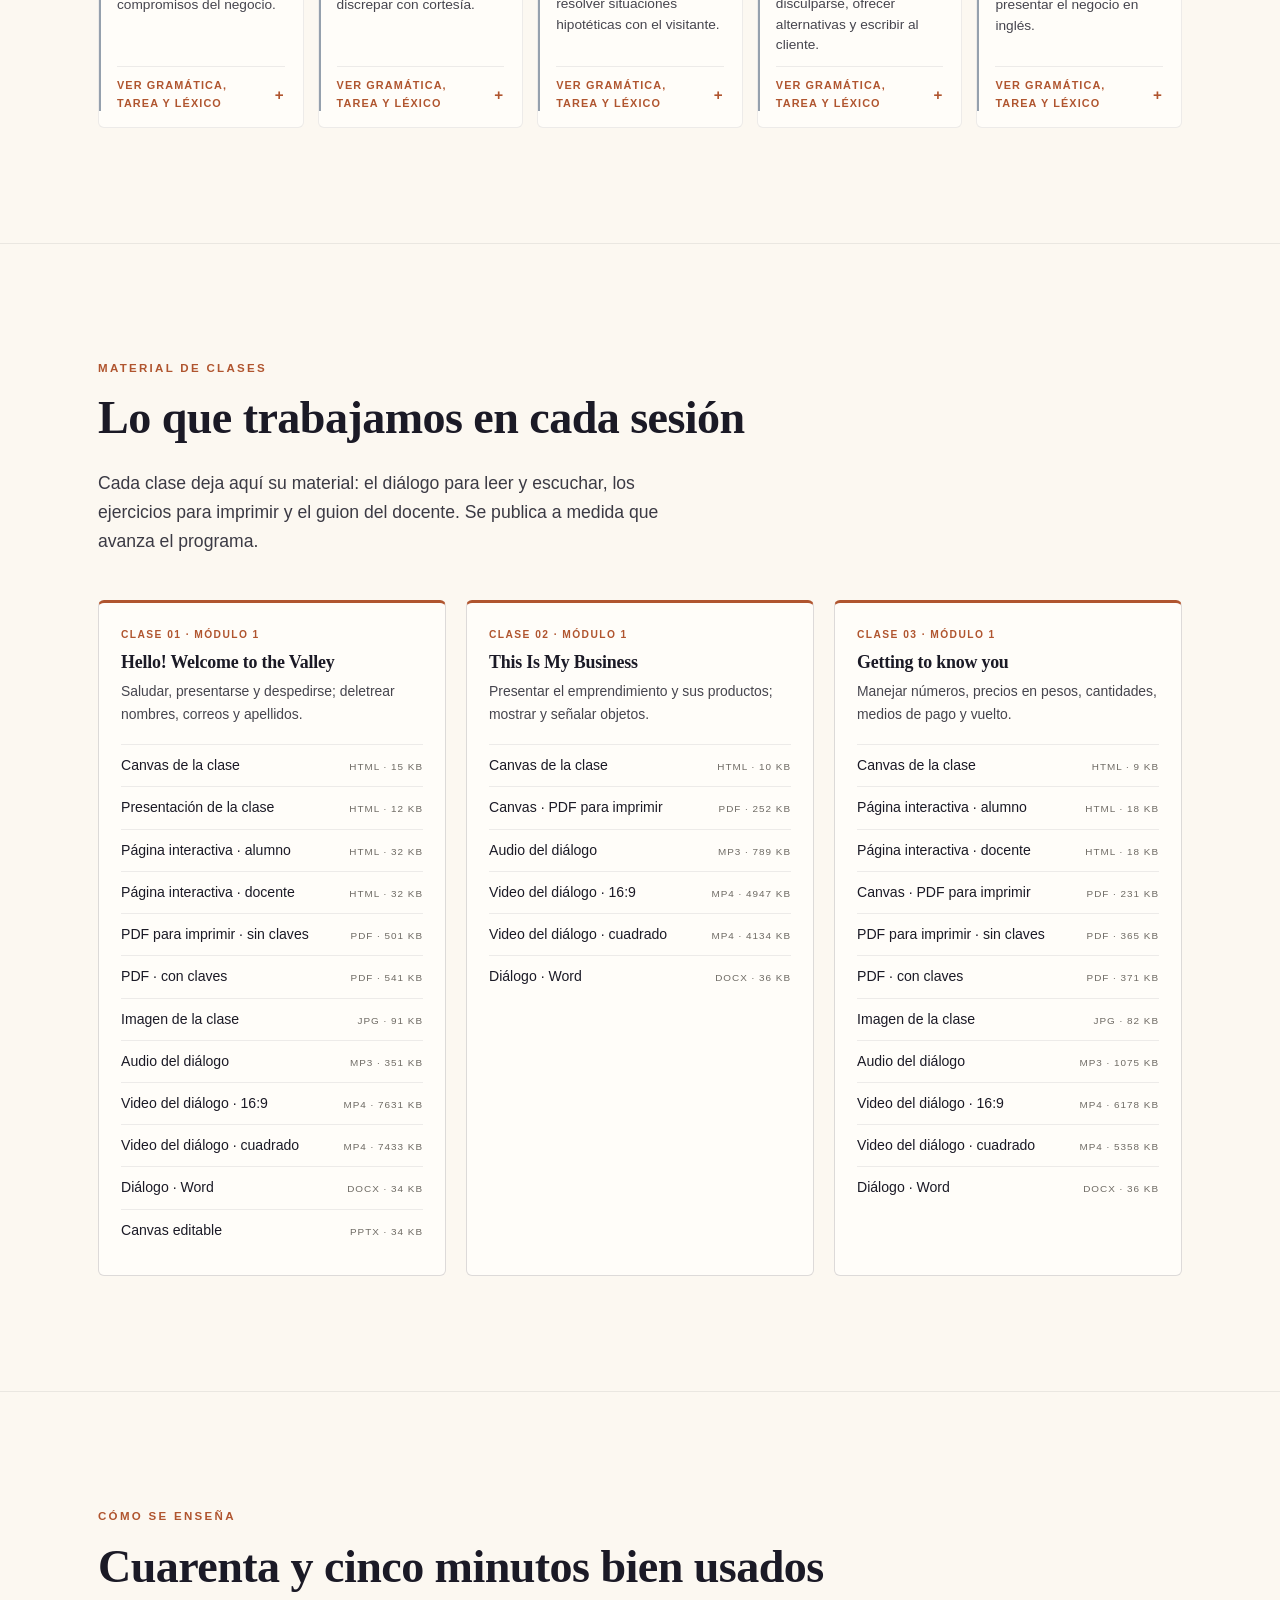
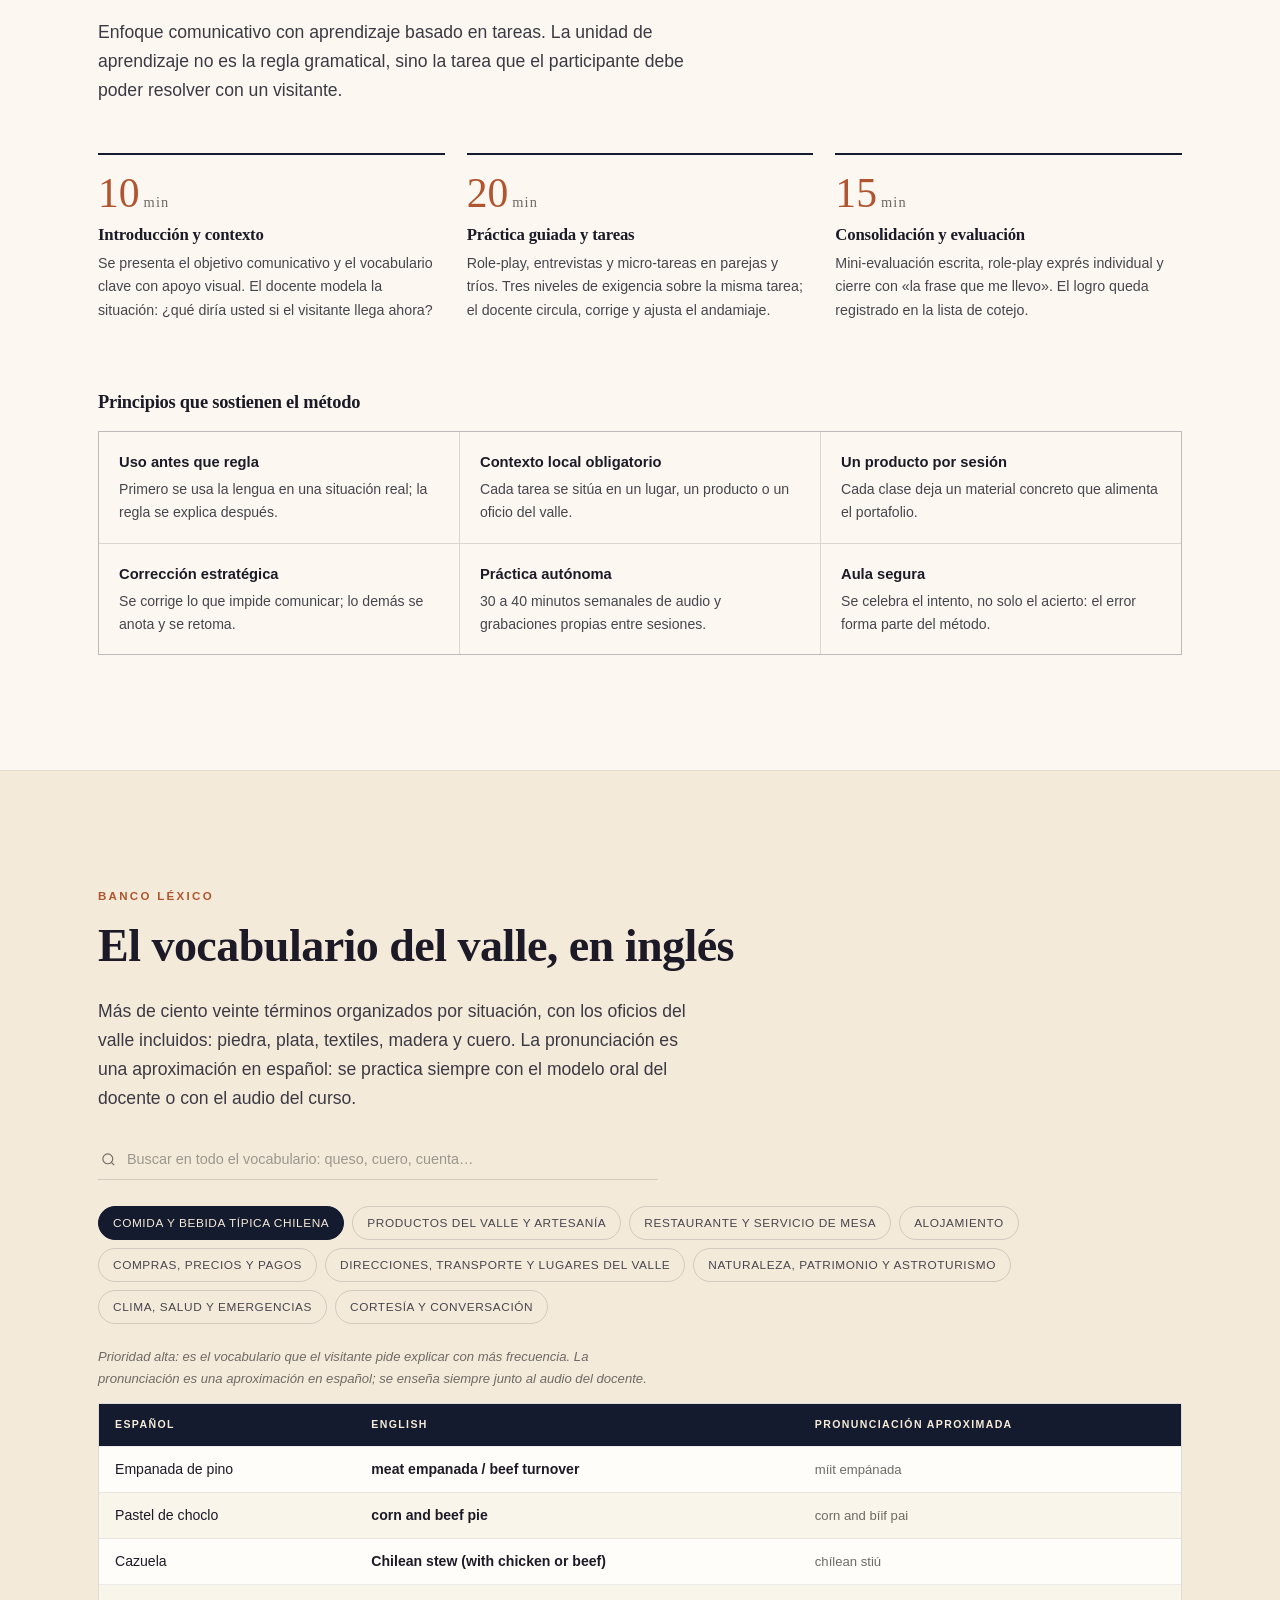
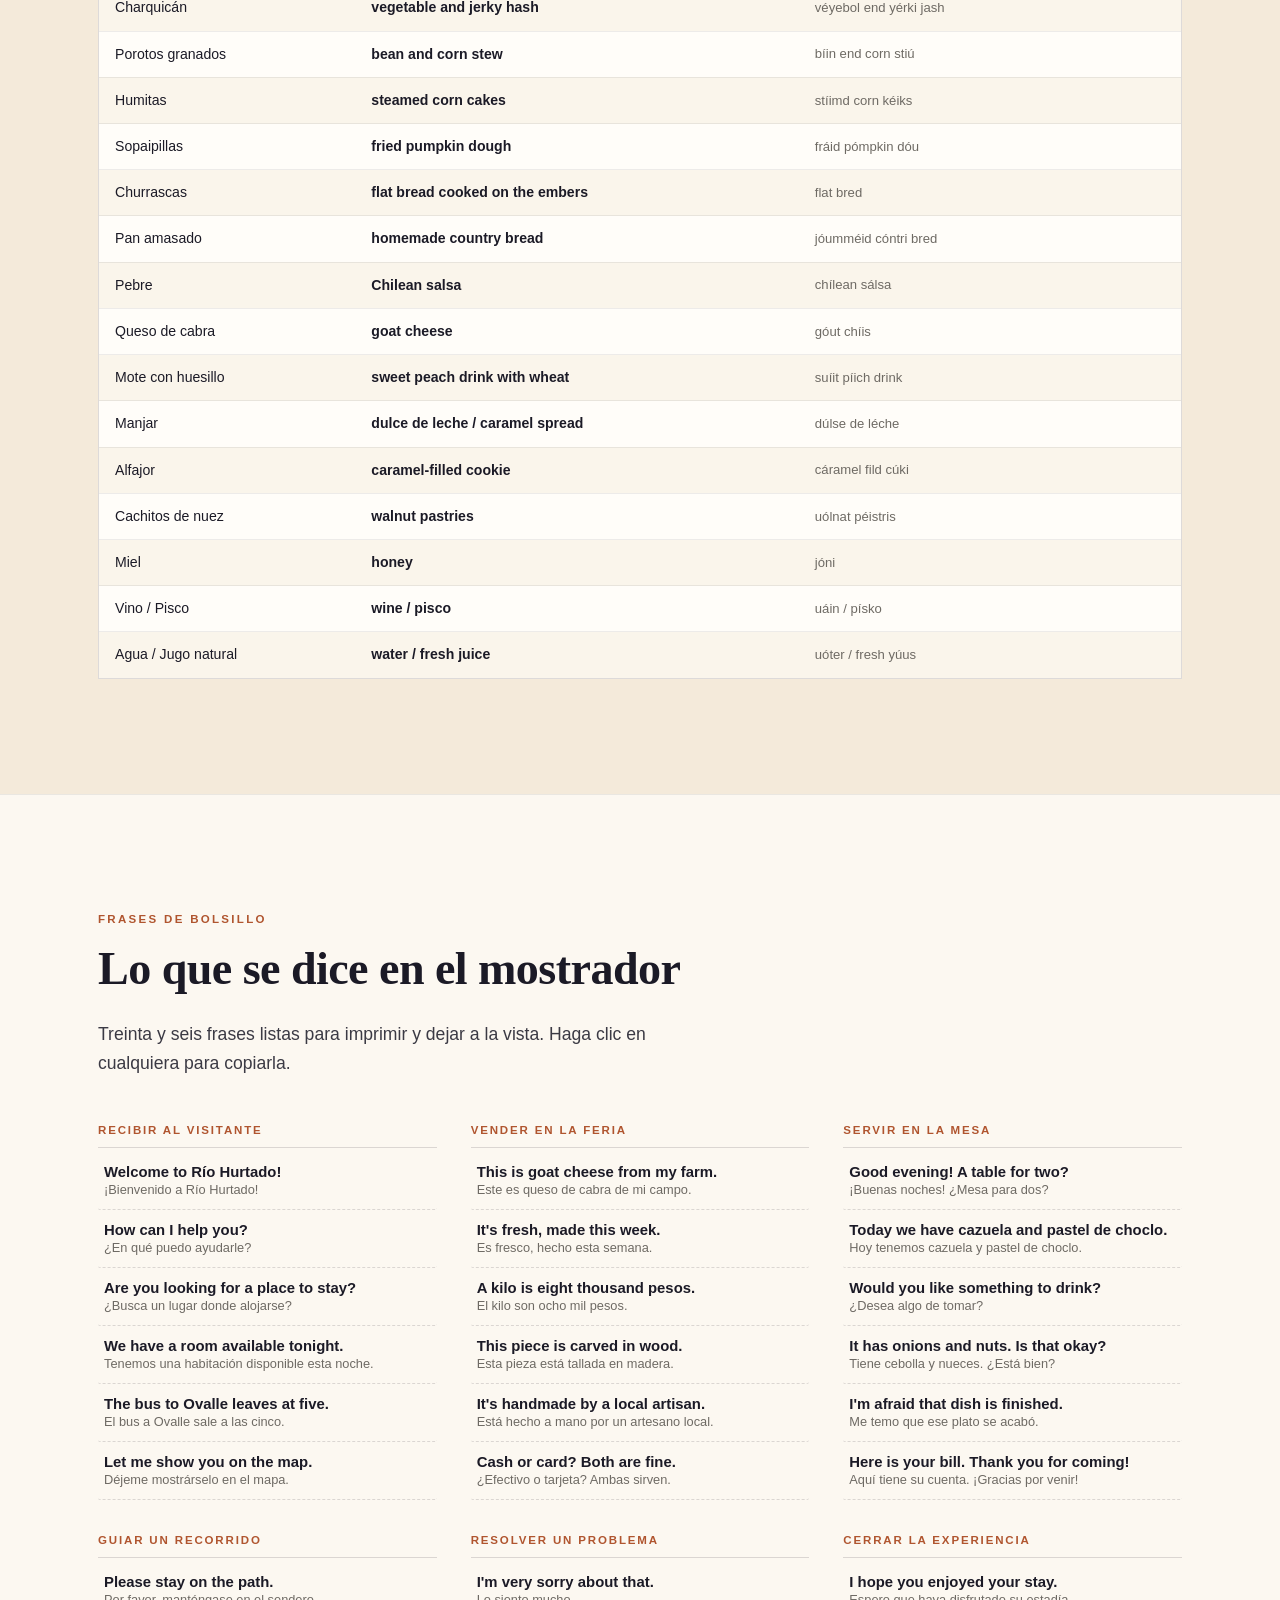
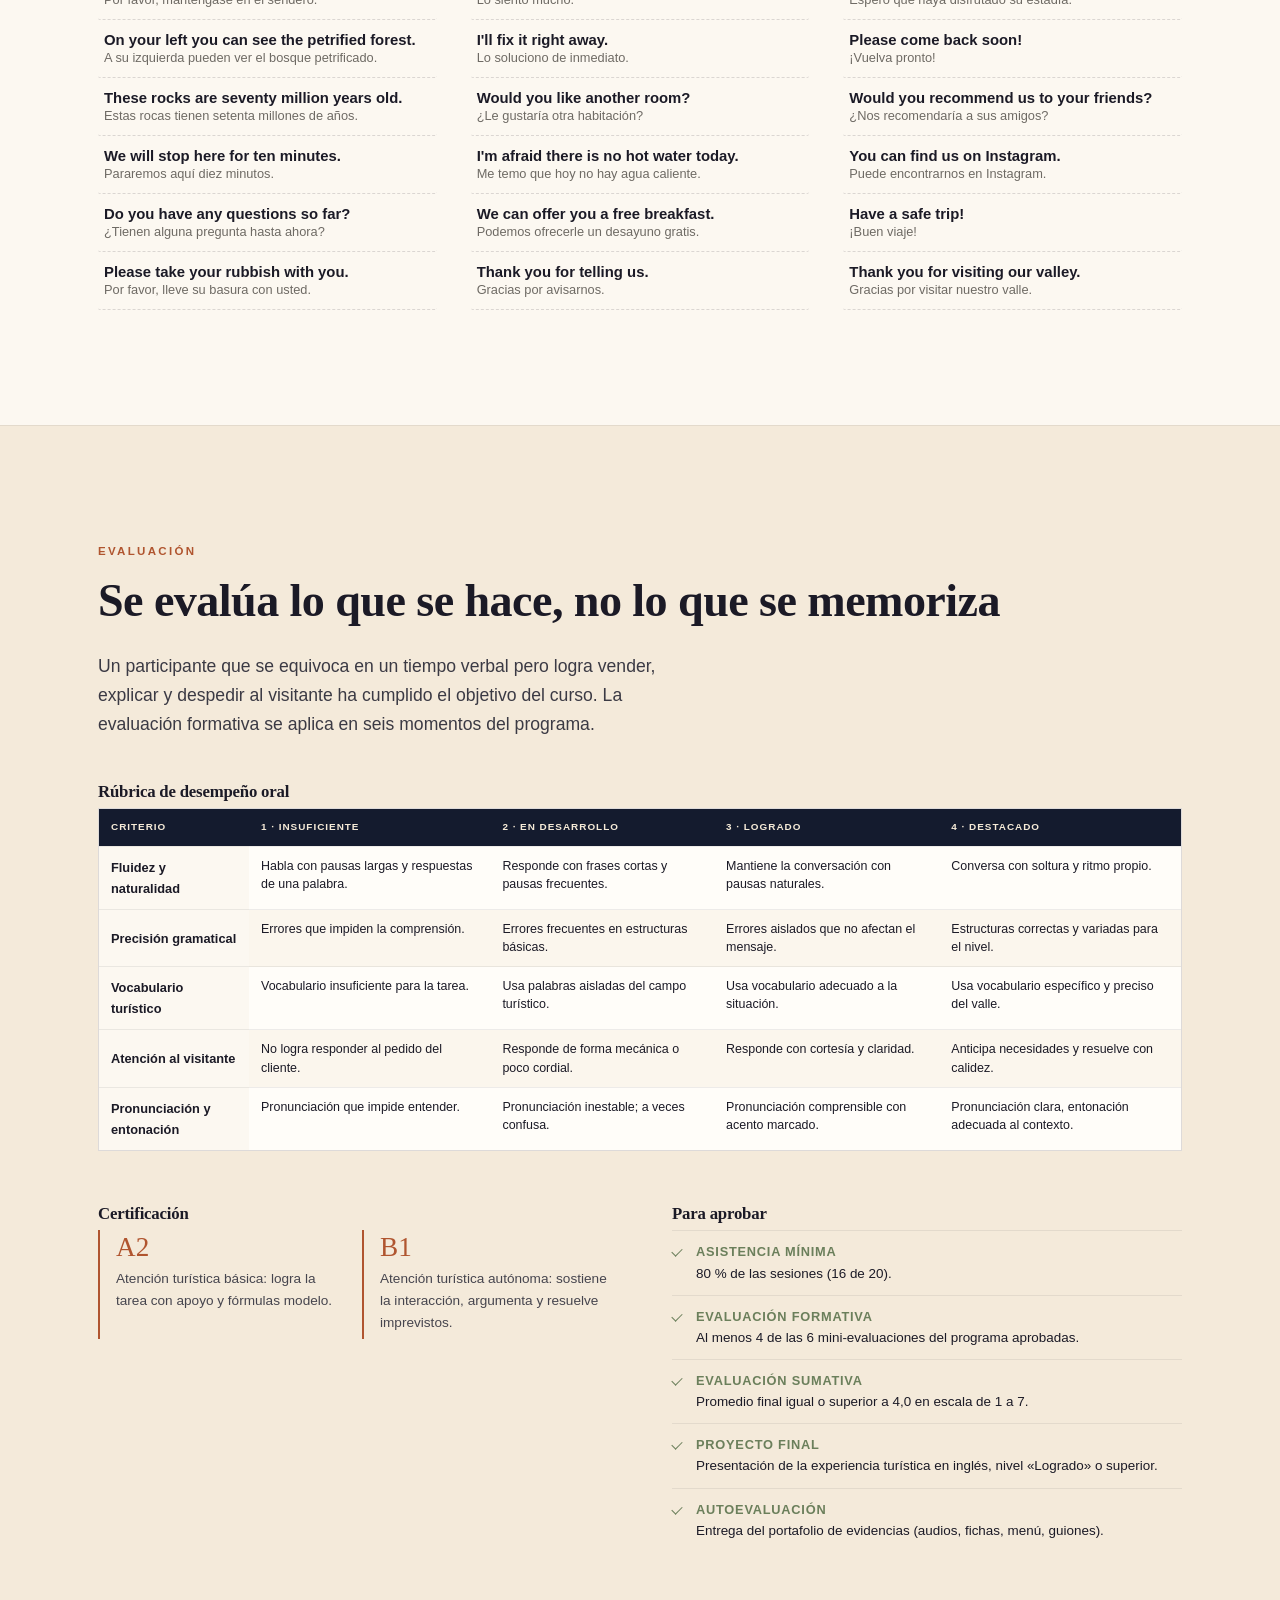
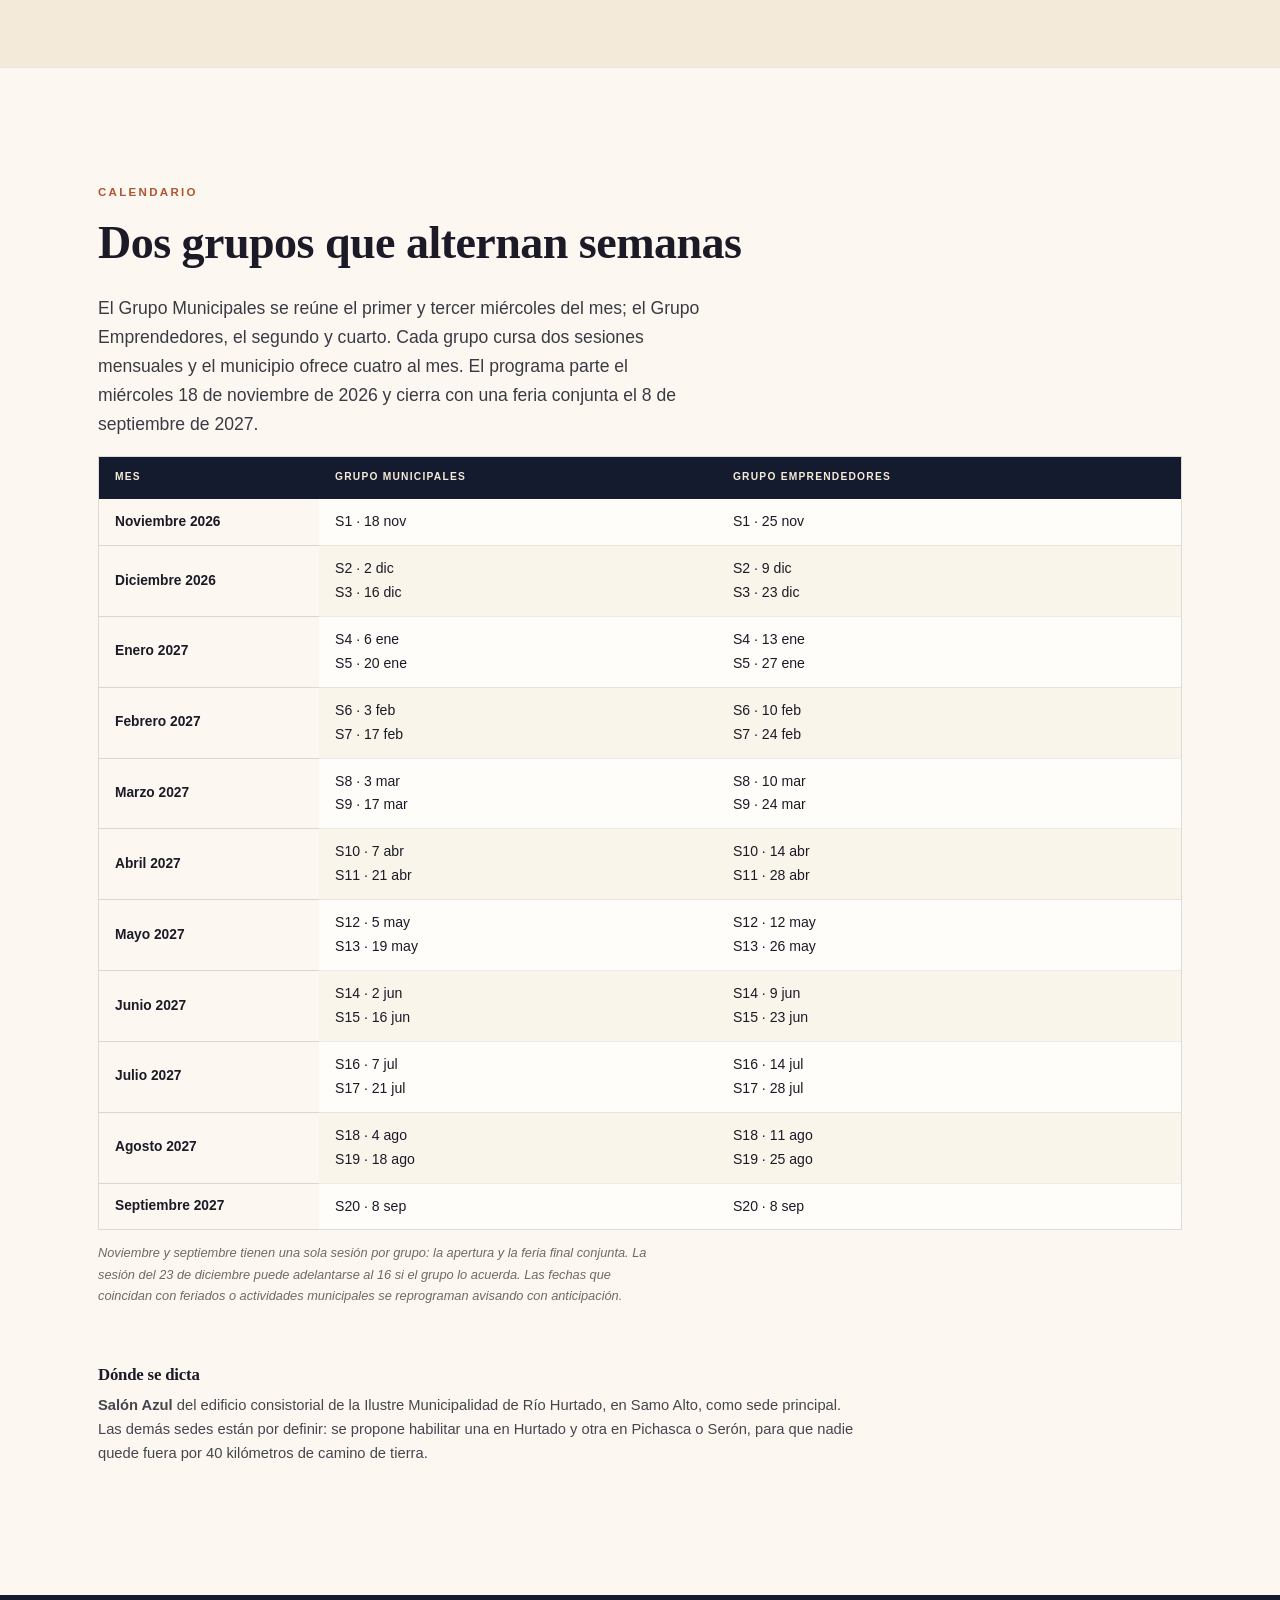
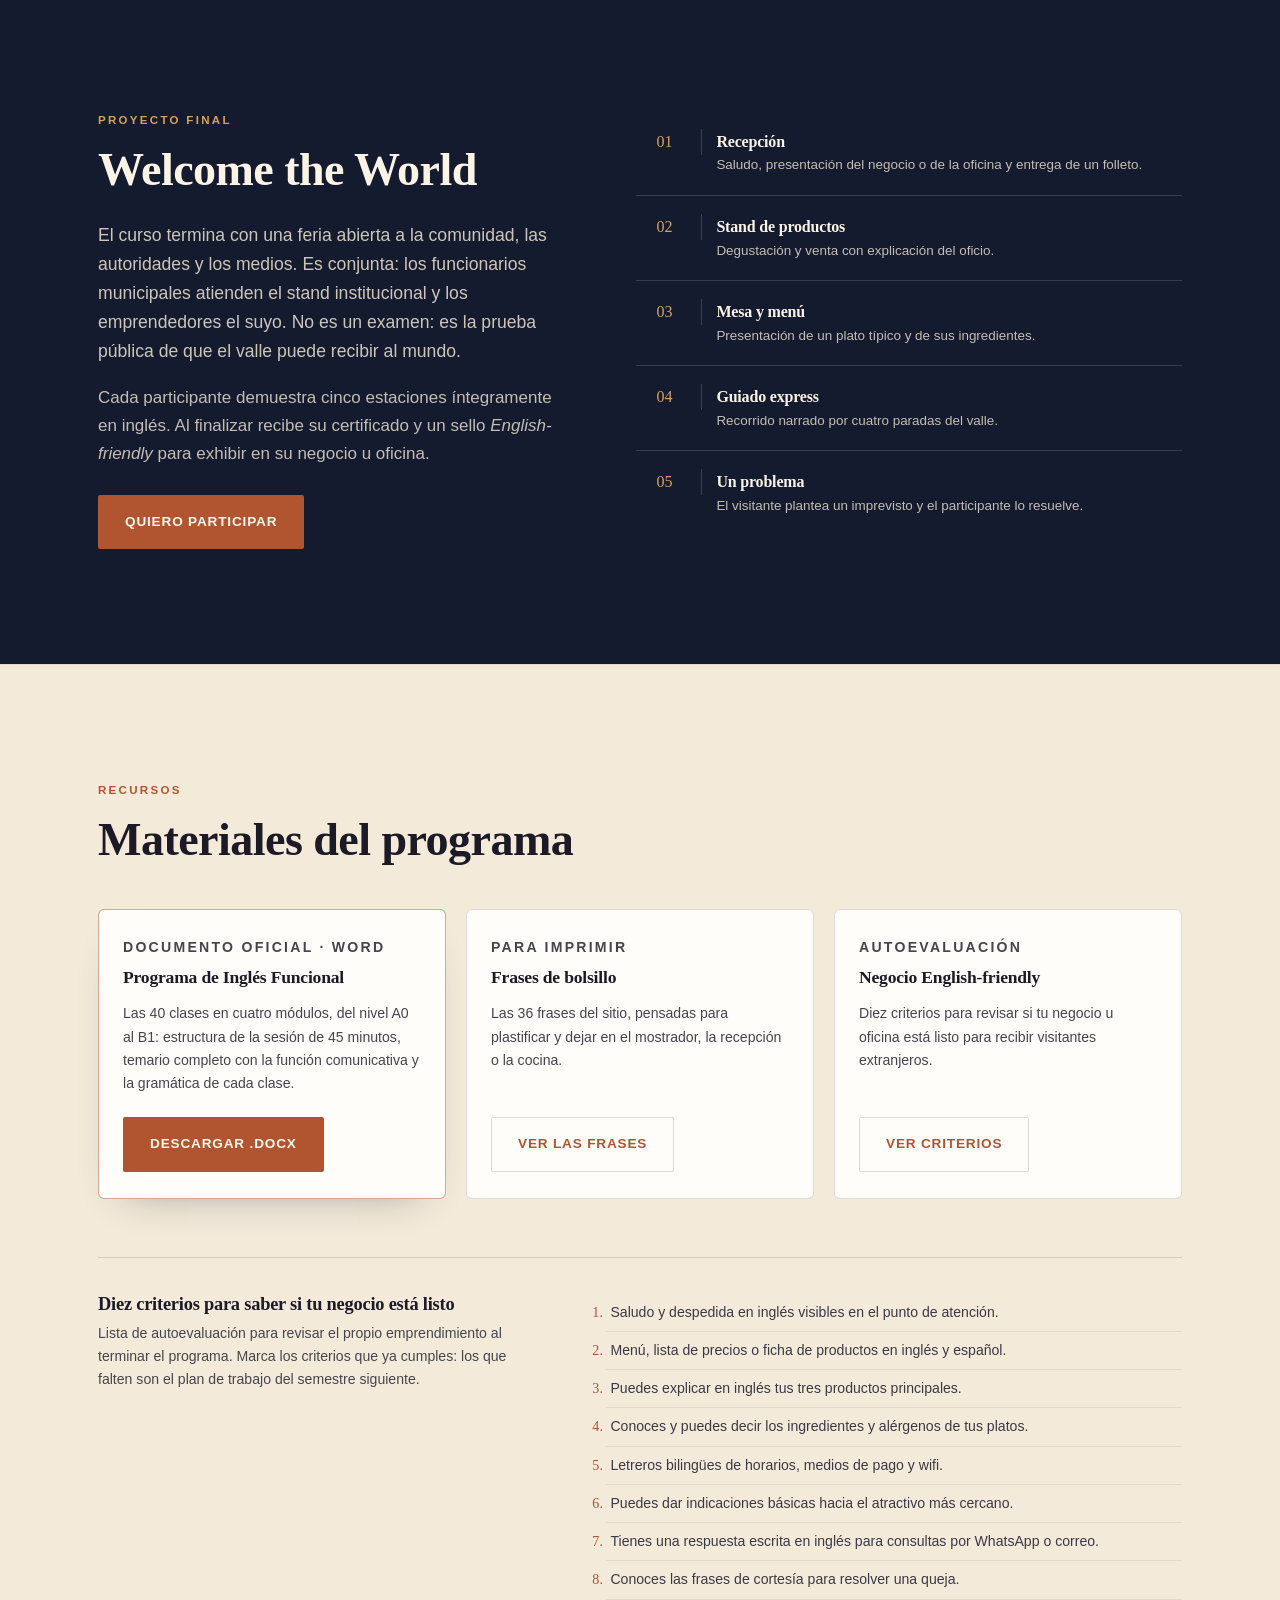
==== commit ab3b7d39: "Clase 3: página del diálogo con el video" ====
--- a/index.html
+++ b/index.html
@@ -760,7 +760,7 @@
           <h3>Getting to know you</h3>
           <p class="material__desc">Manejar números, precios en pesos, cantidades, medios de pago y vuelto.</p>
           <ul class="material__archivos">
-            <li><a href="materiales/clase_03/canvas_wh_questions.html" ><span>Canvas de la clase</span><span class="material__tipo">HTML · 9 KB</span></a></li><li><a href="materiales/clase_03/canvas_wh_questions.pdf" download><span>Canvas · PDF para imprimir</span><span class="material__tipo">PDF · 231 KB</span></a></li><li><a href="materiales/clase_03/clase_03_dialogo_cuero.mp3" download><span>Audio del diálogo</span><span class="material__tipo">MP3 · 1075 KB</span></a></li><li><a href="materiales/clase_03/video_dialogo_cuero_16x9.mp4" ><span>Video del diálogo · 16:9</span><span class="material__tipo">MP4 · 6178 KB</span></a></li><li><a href="materiales/clase_03/video_dialogo_cuero_cuadrado.mp4" ><span>Video del diálogo · cuadrado</span><span class="material__tipo">MP4 · 5358 KB</span></a></li><li><a href="materiales/clase_03/clase_03_dialogo_cuero.docx" download><span>Diálogo · Word</span><span class="material__tipo">DOCX · 36 KB</span></a></li>
+            <li><a href="materiales/clase_03/canvas_wh_questions.html" ><span>Canvas de la clase</span><span class="material__tipo">HTML · 9 KB</span></a></li><li><a href="materiales/clase_03/dialogo_clase_03_cuero_alumno.html" ><span>Página interactiva · alumno</span><span class="material__tipo">HTML · 18 KB</span></a></li><li><a href="materiales/clase_03/dialogo_clase_03_cuero.html" ><span>Página interactiva · docente</span><span class="material__tipo">HTML · 18 KB</span></a></li><li><a href="materiales/clase_03/canvas_wh_questions.pdf" download><span>Canvas · PDF para imprimir</span><span class="material__tipo">PDF · 231 KB</span></a></li><li><a href="materiales/clase_03/dialogo_clase_03_cuero_alumno.pdf" download><span>PDF para imprimir · sin claves</span><span class="material__tipo">PDF · 365 KB</span></a></li><li><a href="materiales/clase_03/dialogo_clase_03_cuero.pdf" download><span>PDF · con claves</span><span class="material__tipo">PDF · 371 KB</span></a></li><li><a href="materiales/clase_03/poster_video_cuero.jpg" ><span>Imagen de la clase</span><span class="material__tipo">JPG · 82 KB</span></a></li><li><a href="materiales/clase_03/clase_03_dialogo_cuero.mp3" download><span>Audio del diálogo</span><span class="material__tipo">MP3 · 1075 KB</span></a></li><li><a href="materiales/clase_03/video_dialogo_cuero_16x9.mp4" ><span>Video del diálogo · 16:9</span><span class="material__tipo">MP4 · 6178 KB</span></a></li><li><a href="materiales/clase_03/video_dialogo_cuero_cuadrado.mp4" ><span>Video del diálogo · cuadrado</span><span class="material__tipo">MP4 · 5358 KB</span></a></li><li><a href="materiales/clase_03/clase_03_dialogo_cuero.docx" download><span>Diálogo · Word</span><span class="material__tipo">DOCX · 36 KB</span></a></li>
           </ul>
         </article>
       </div>
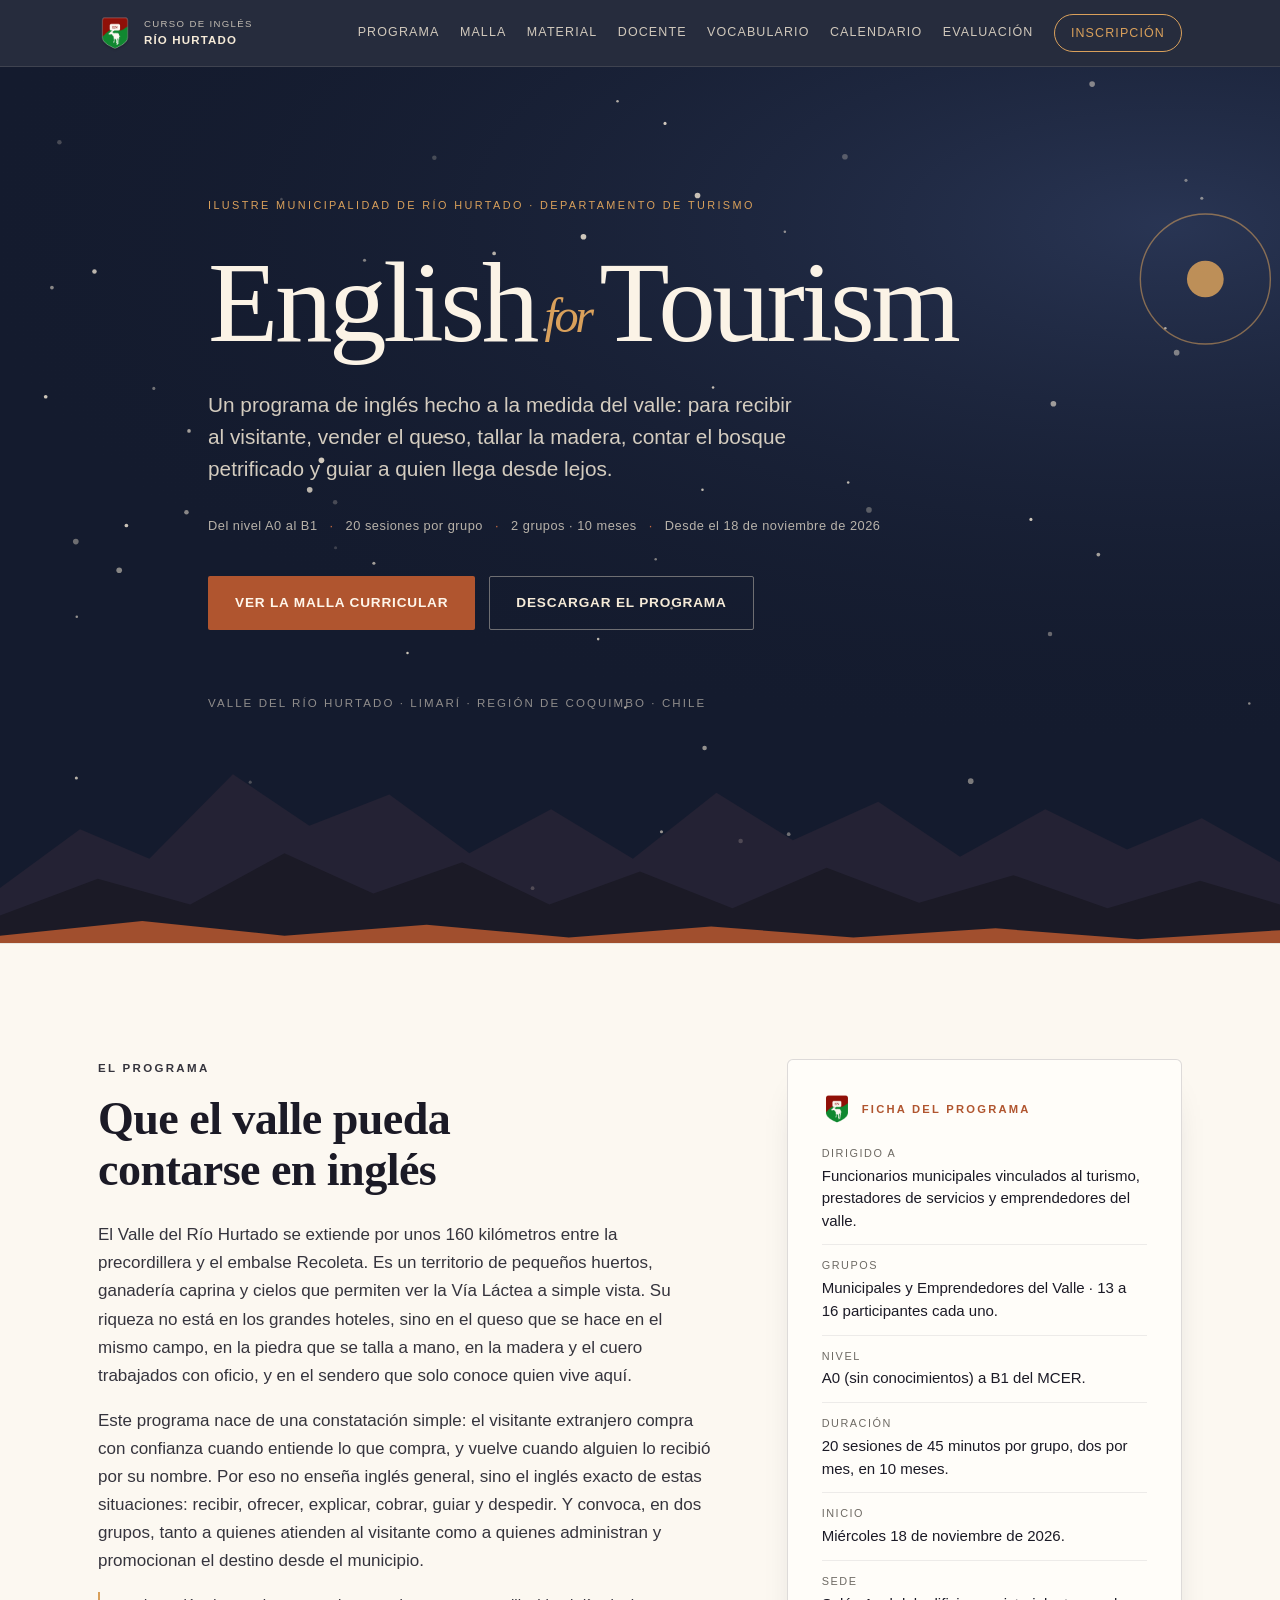
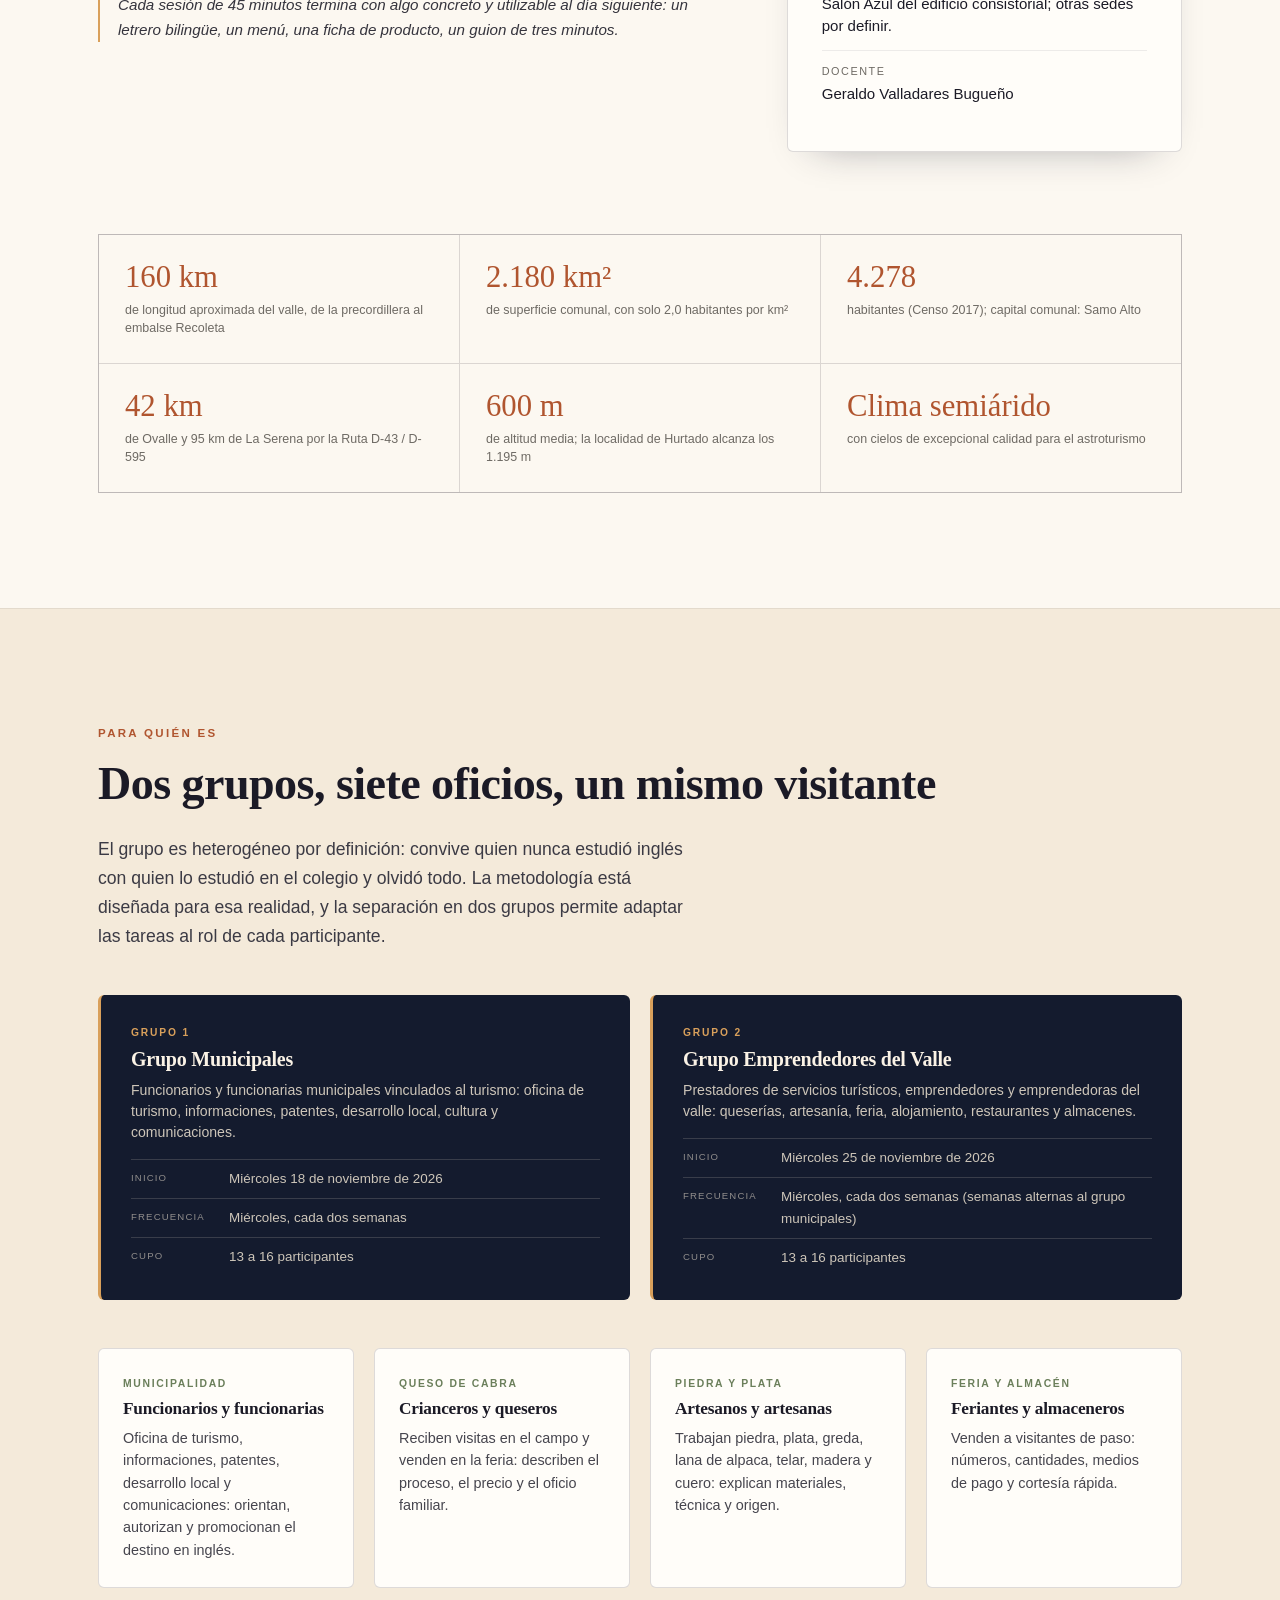
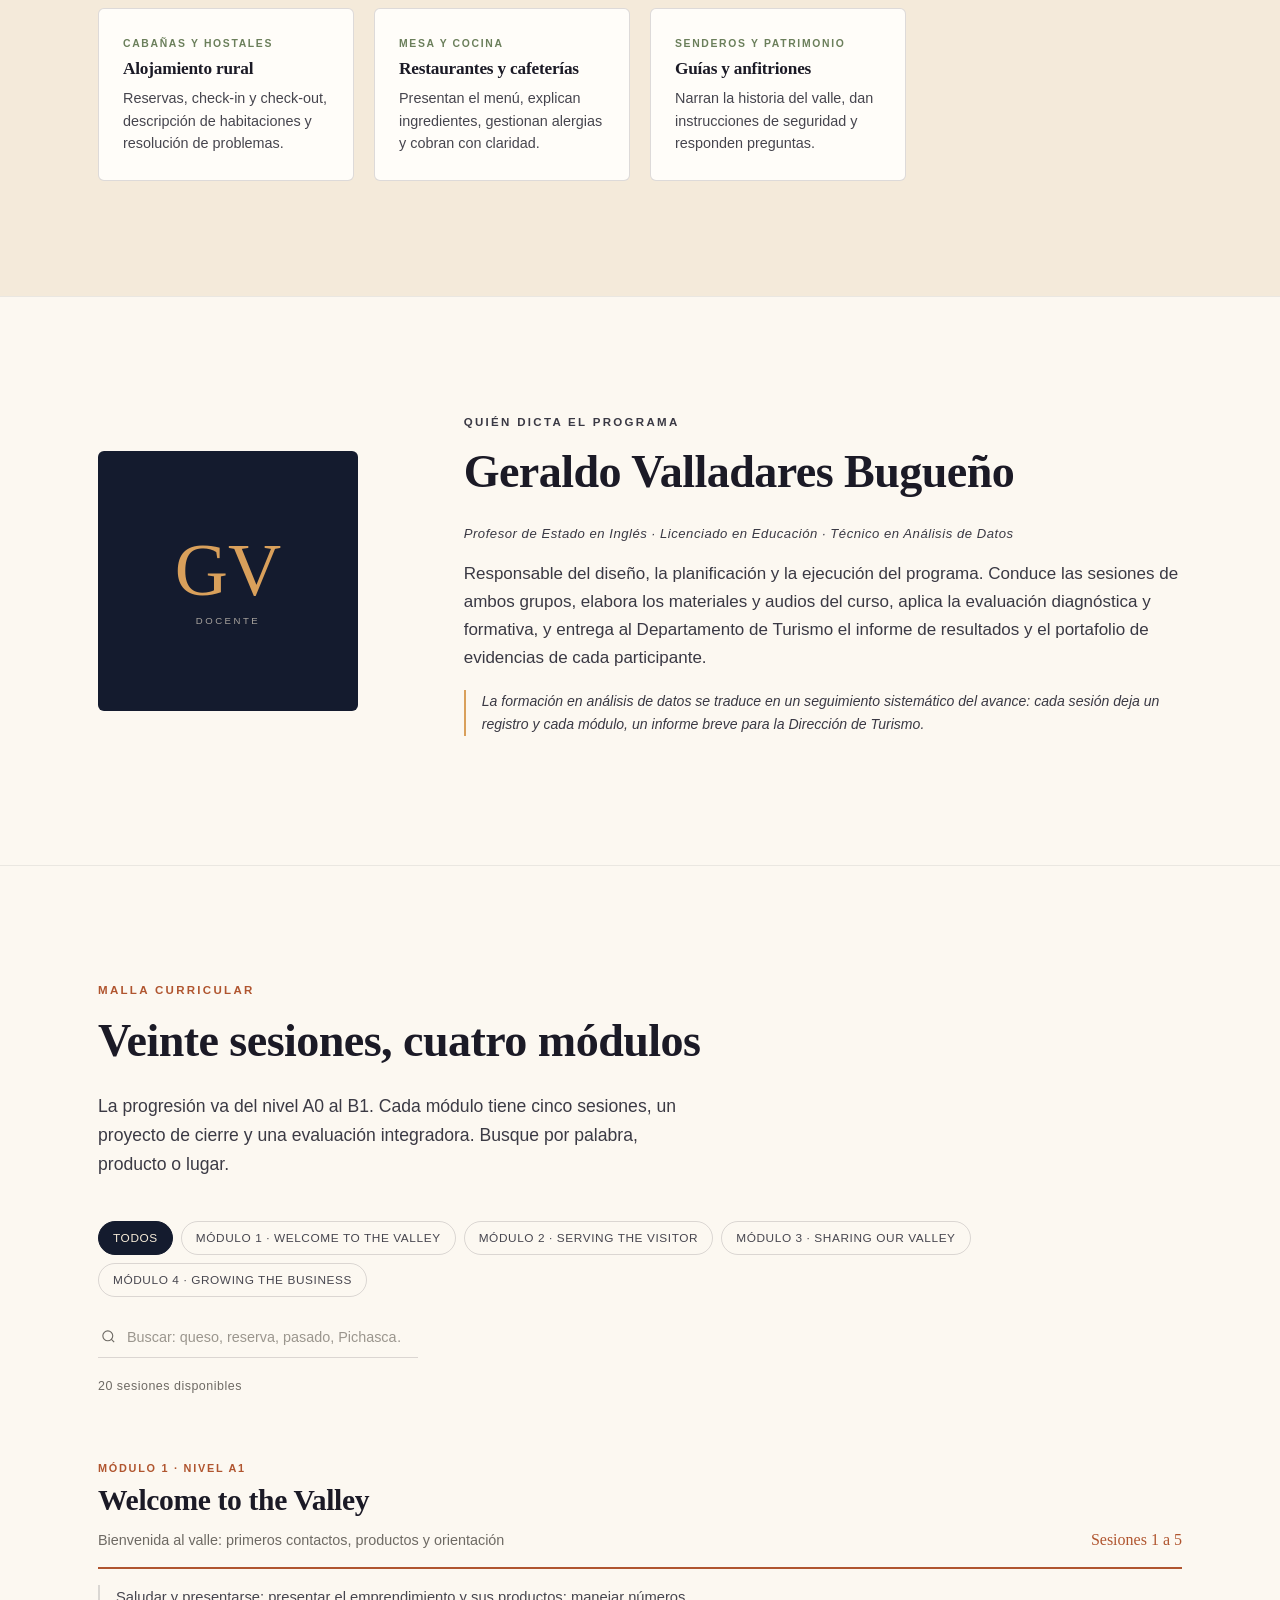
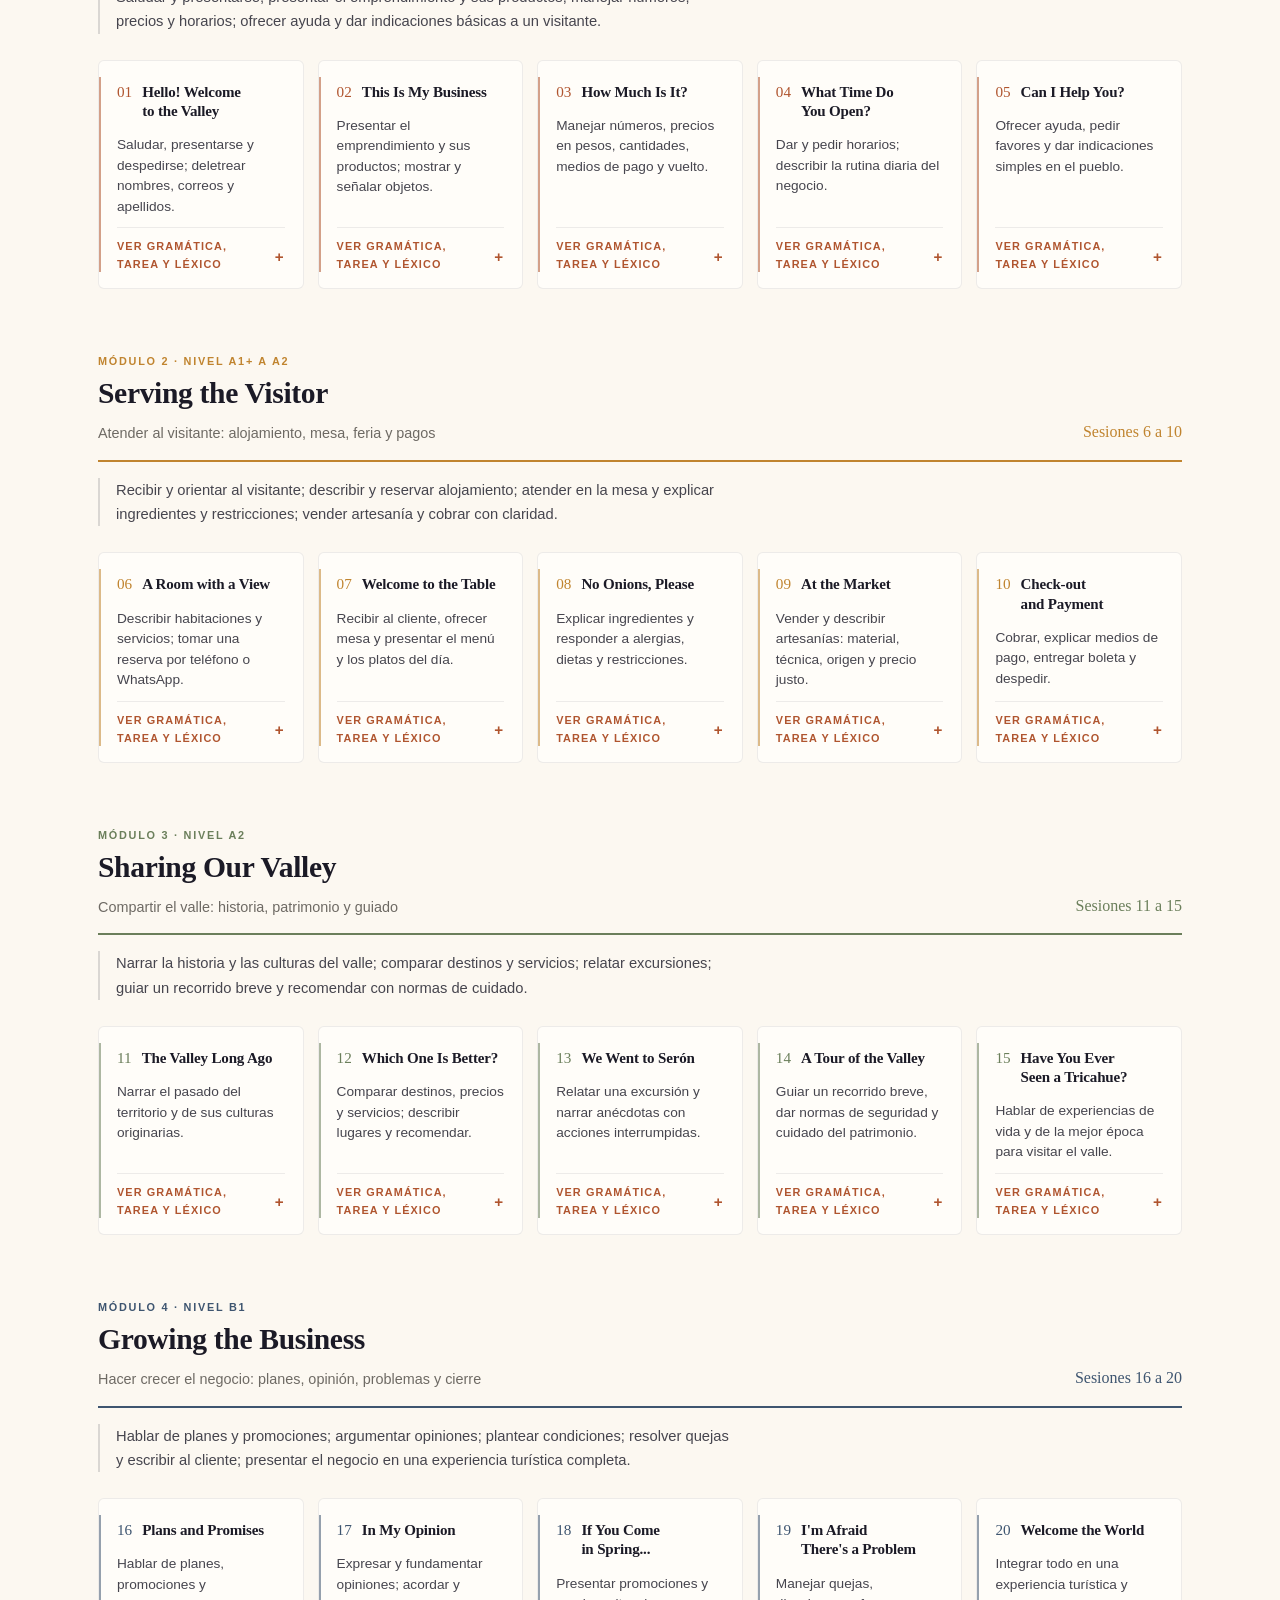
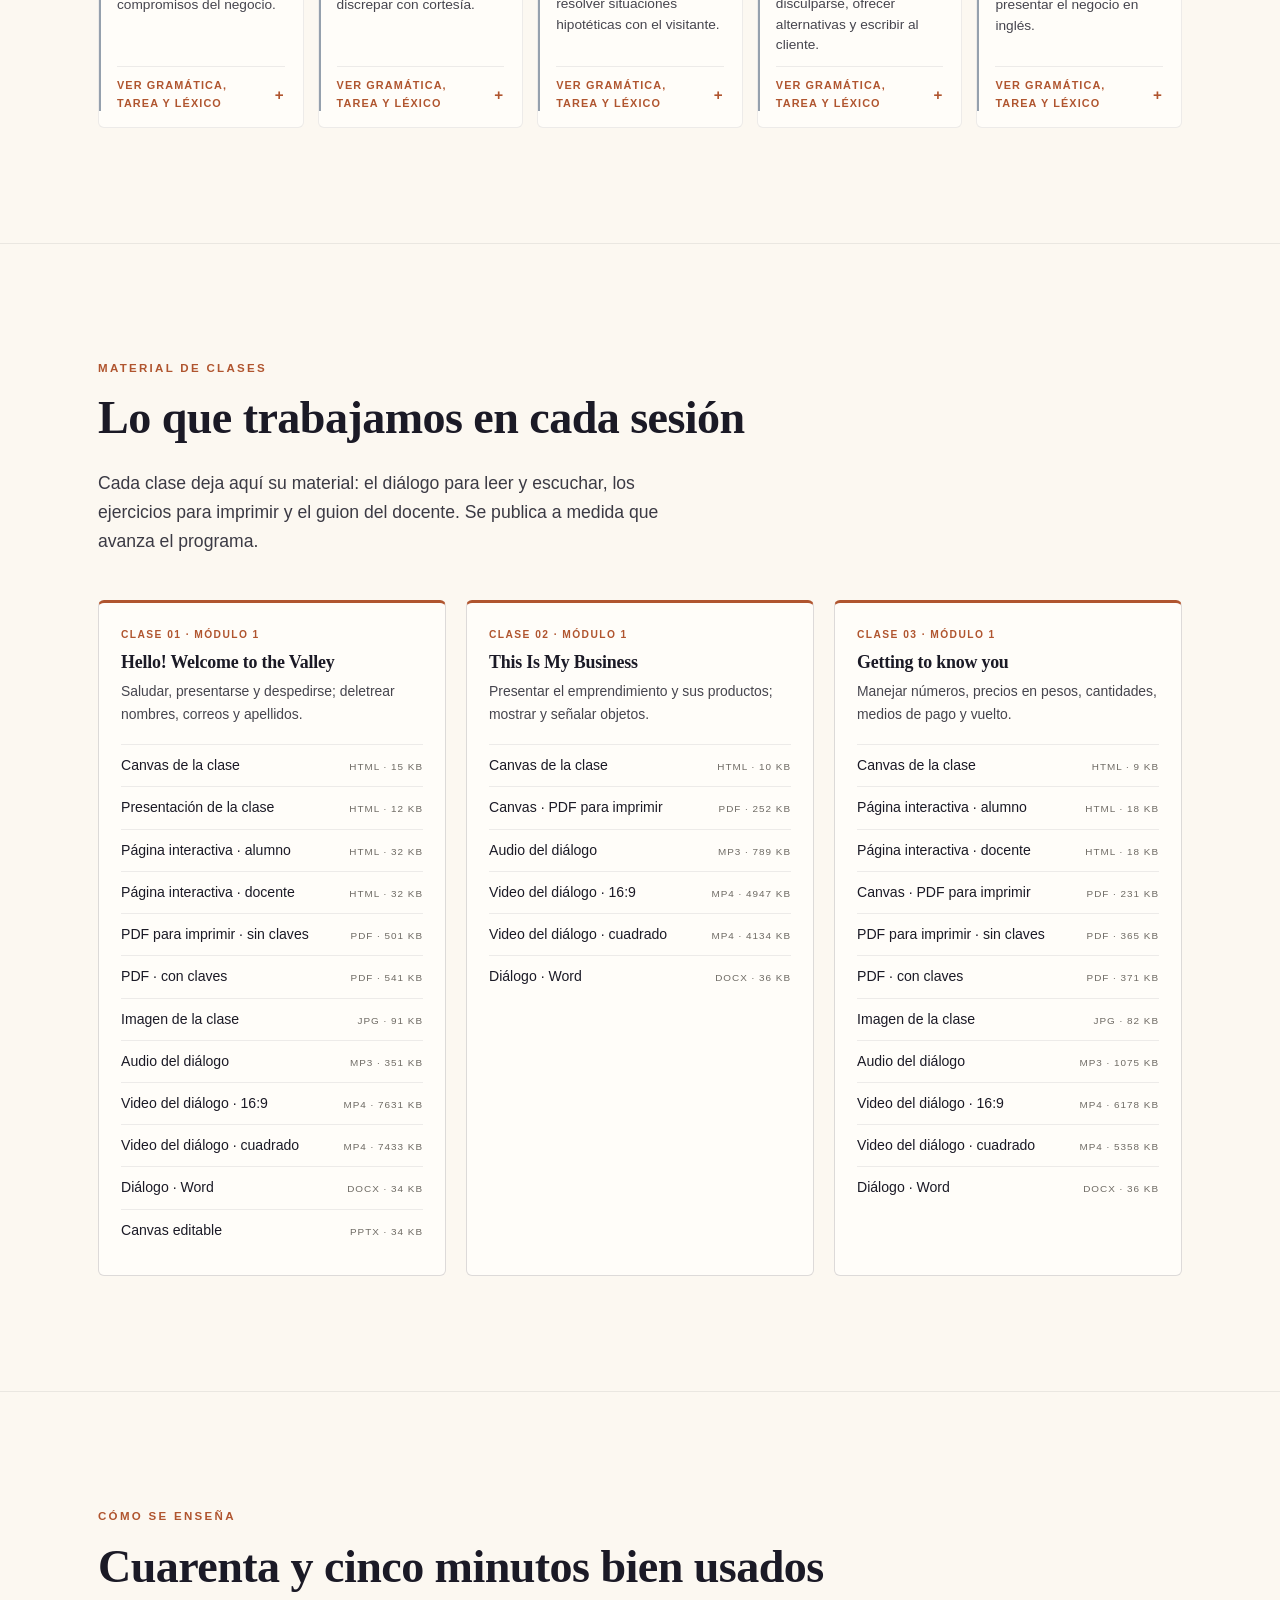
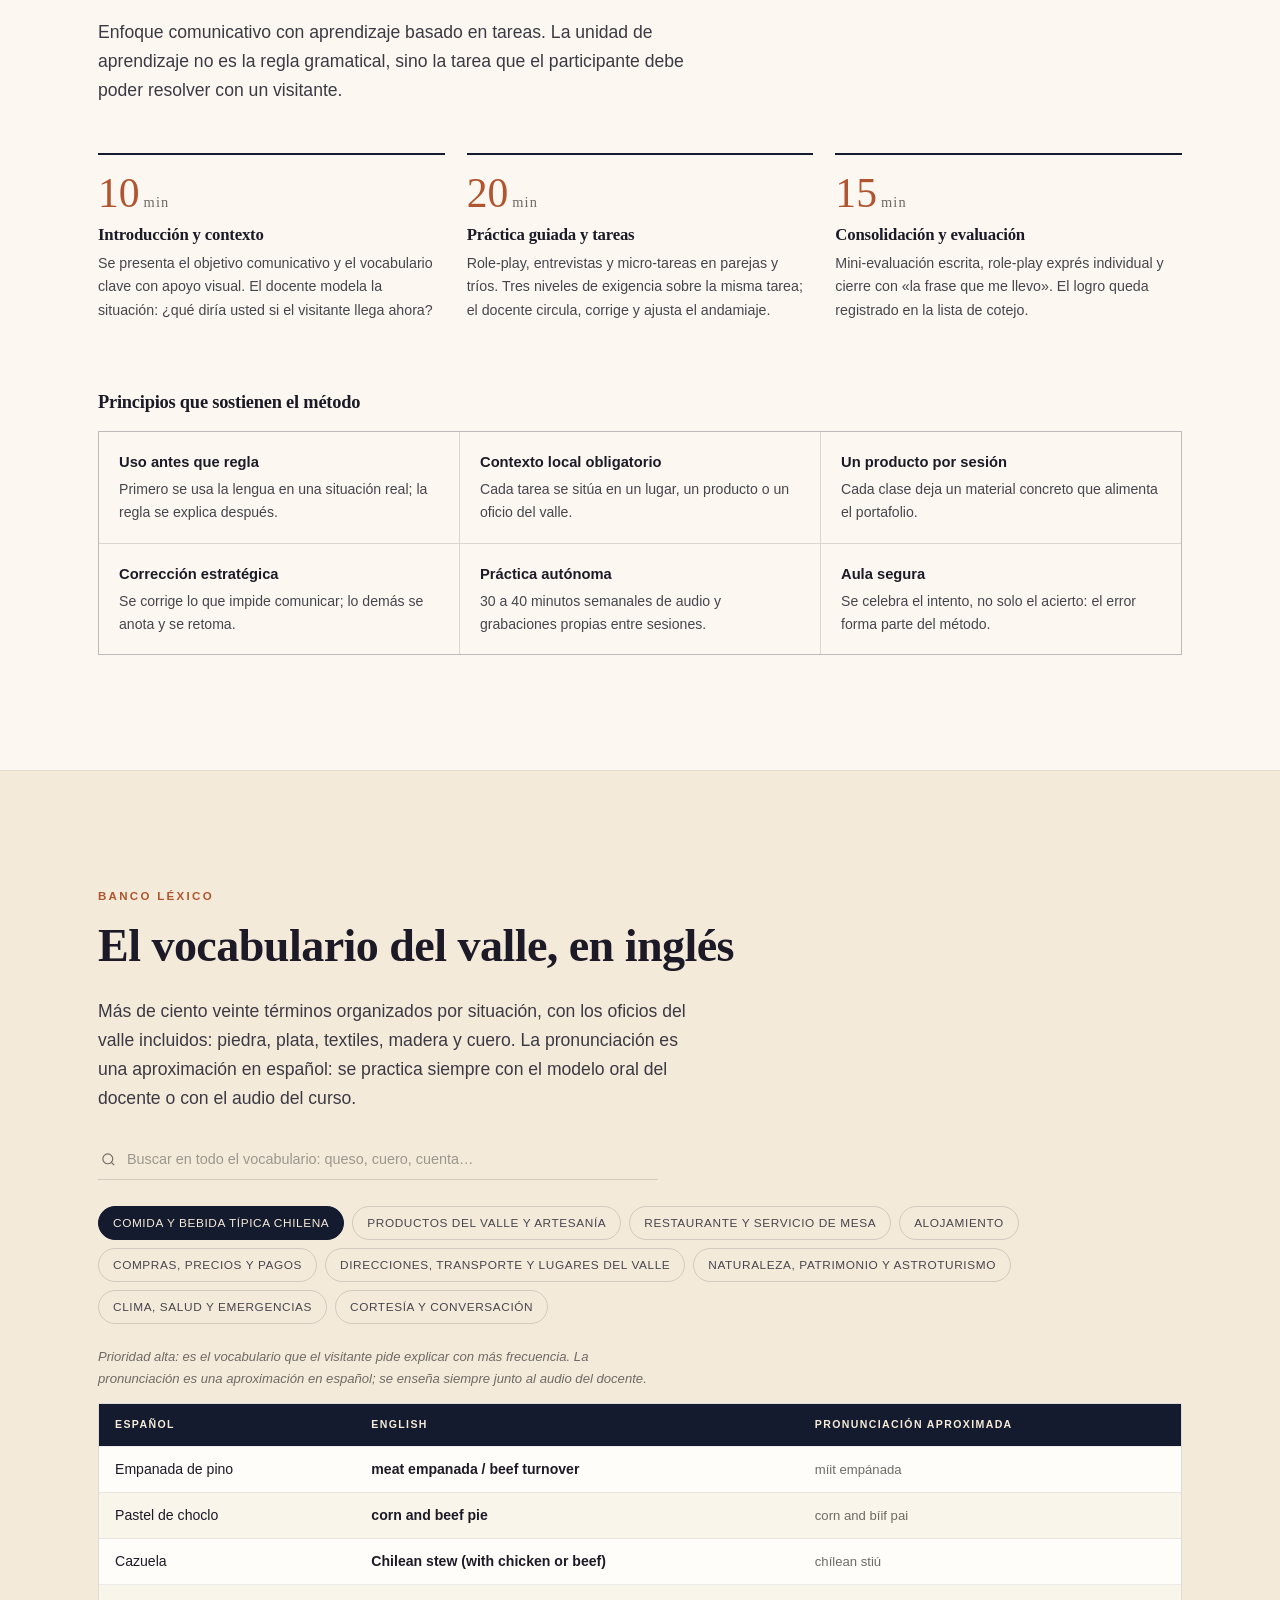
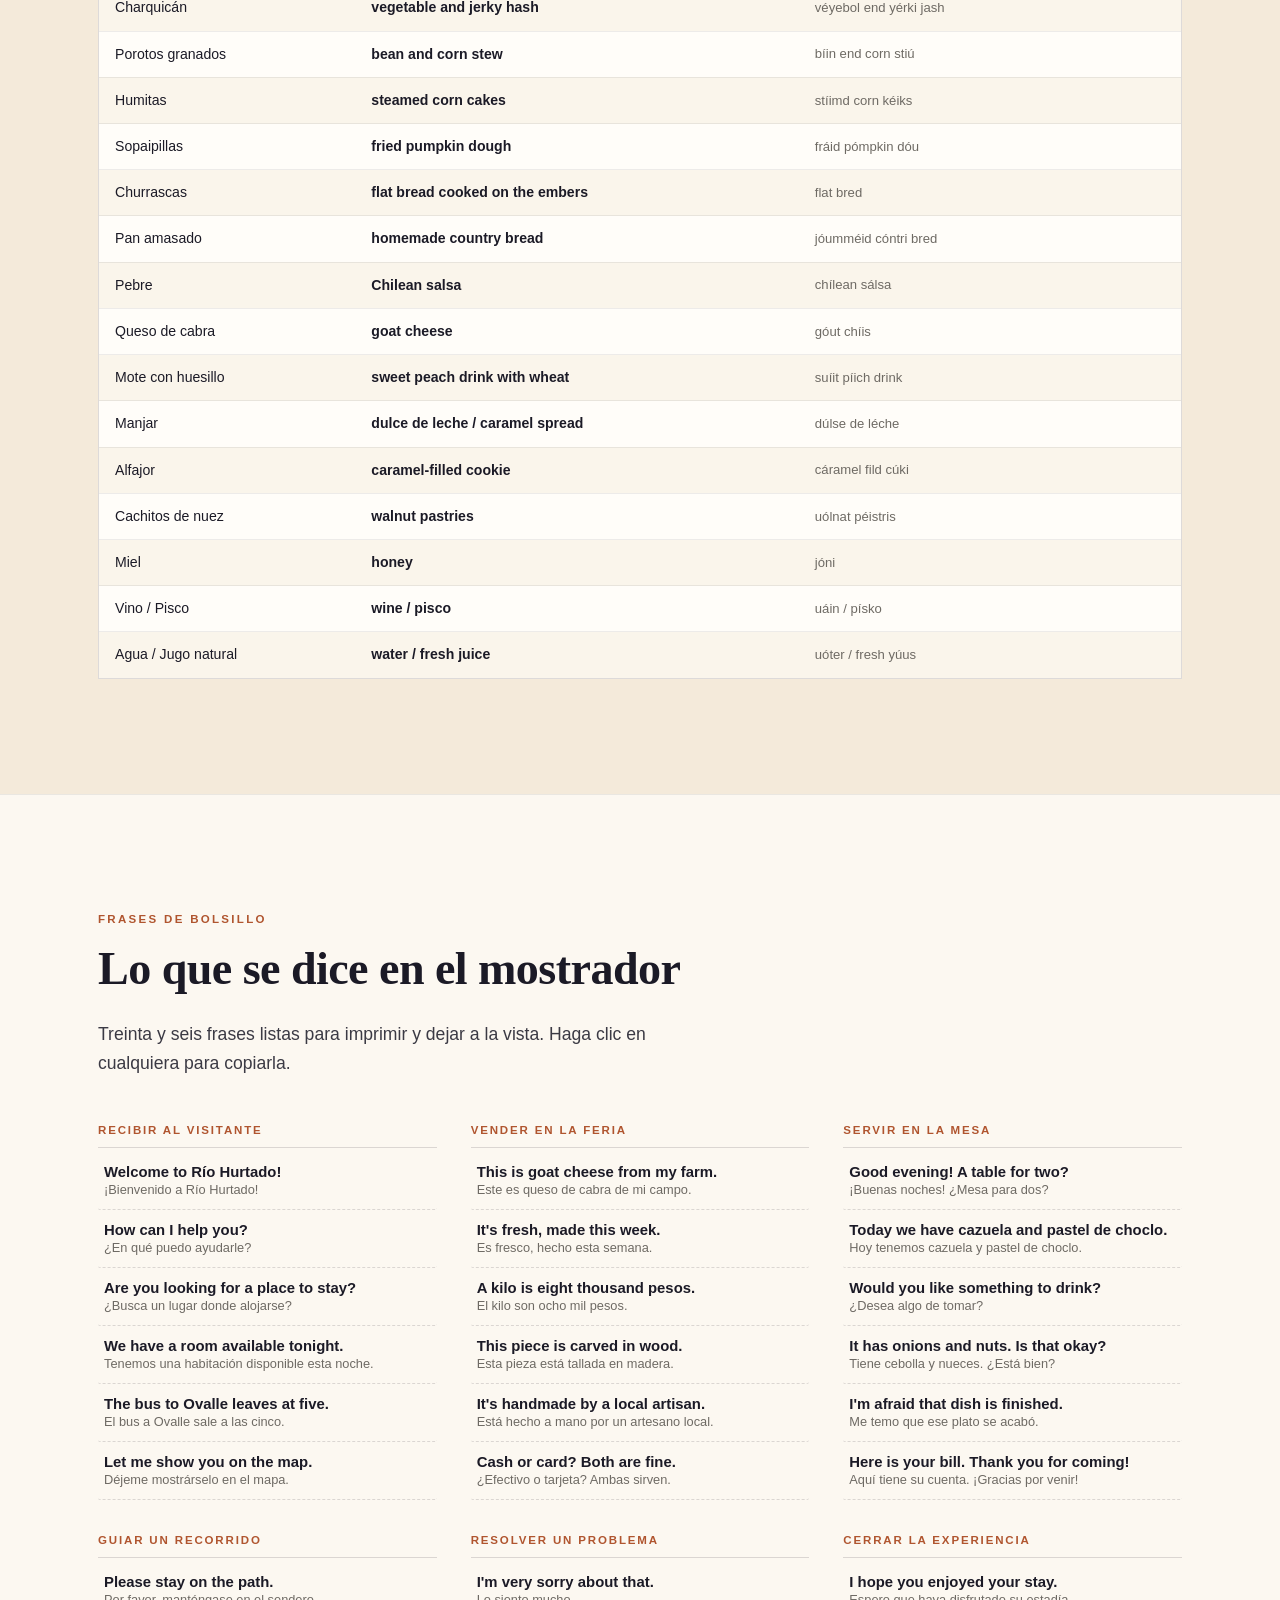
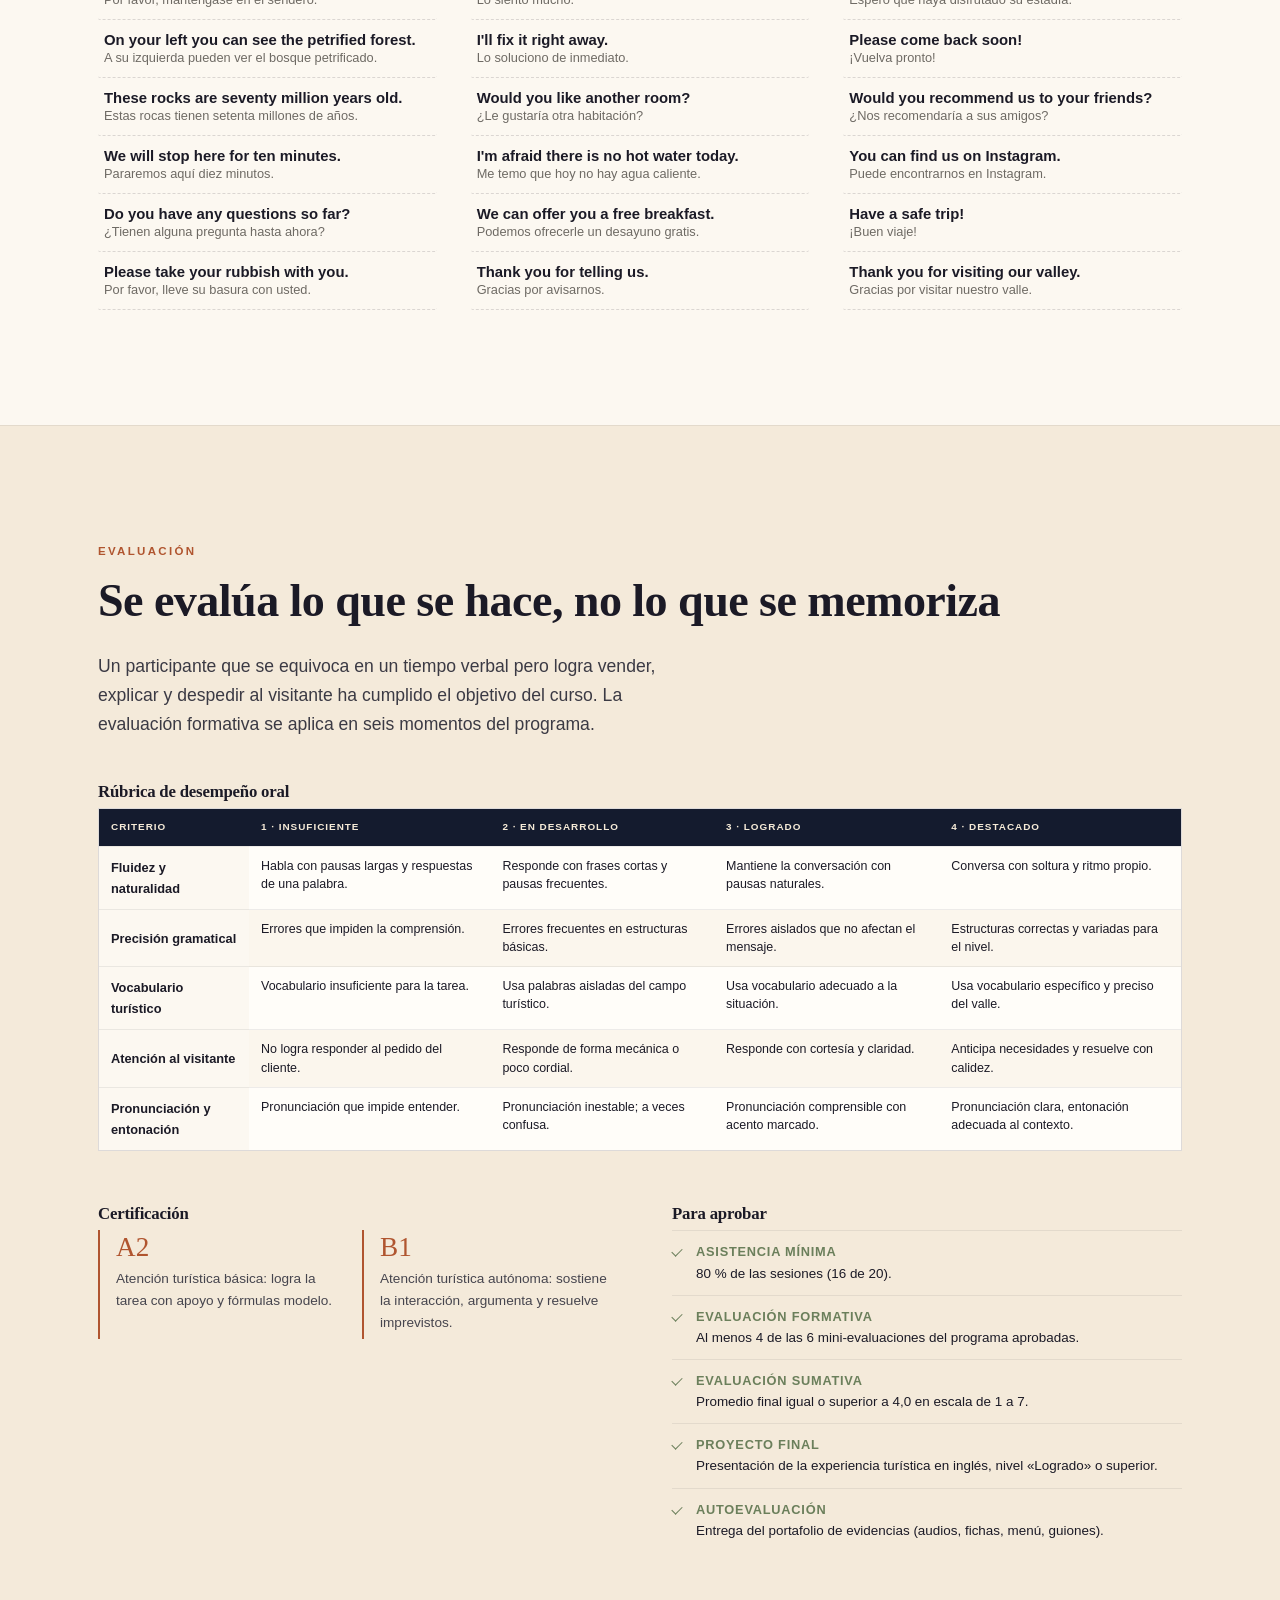
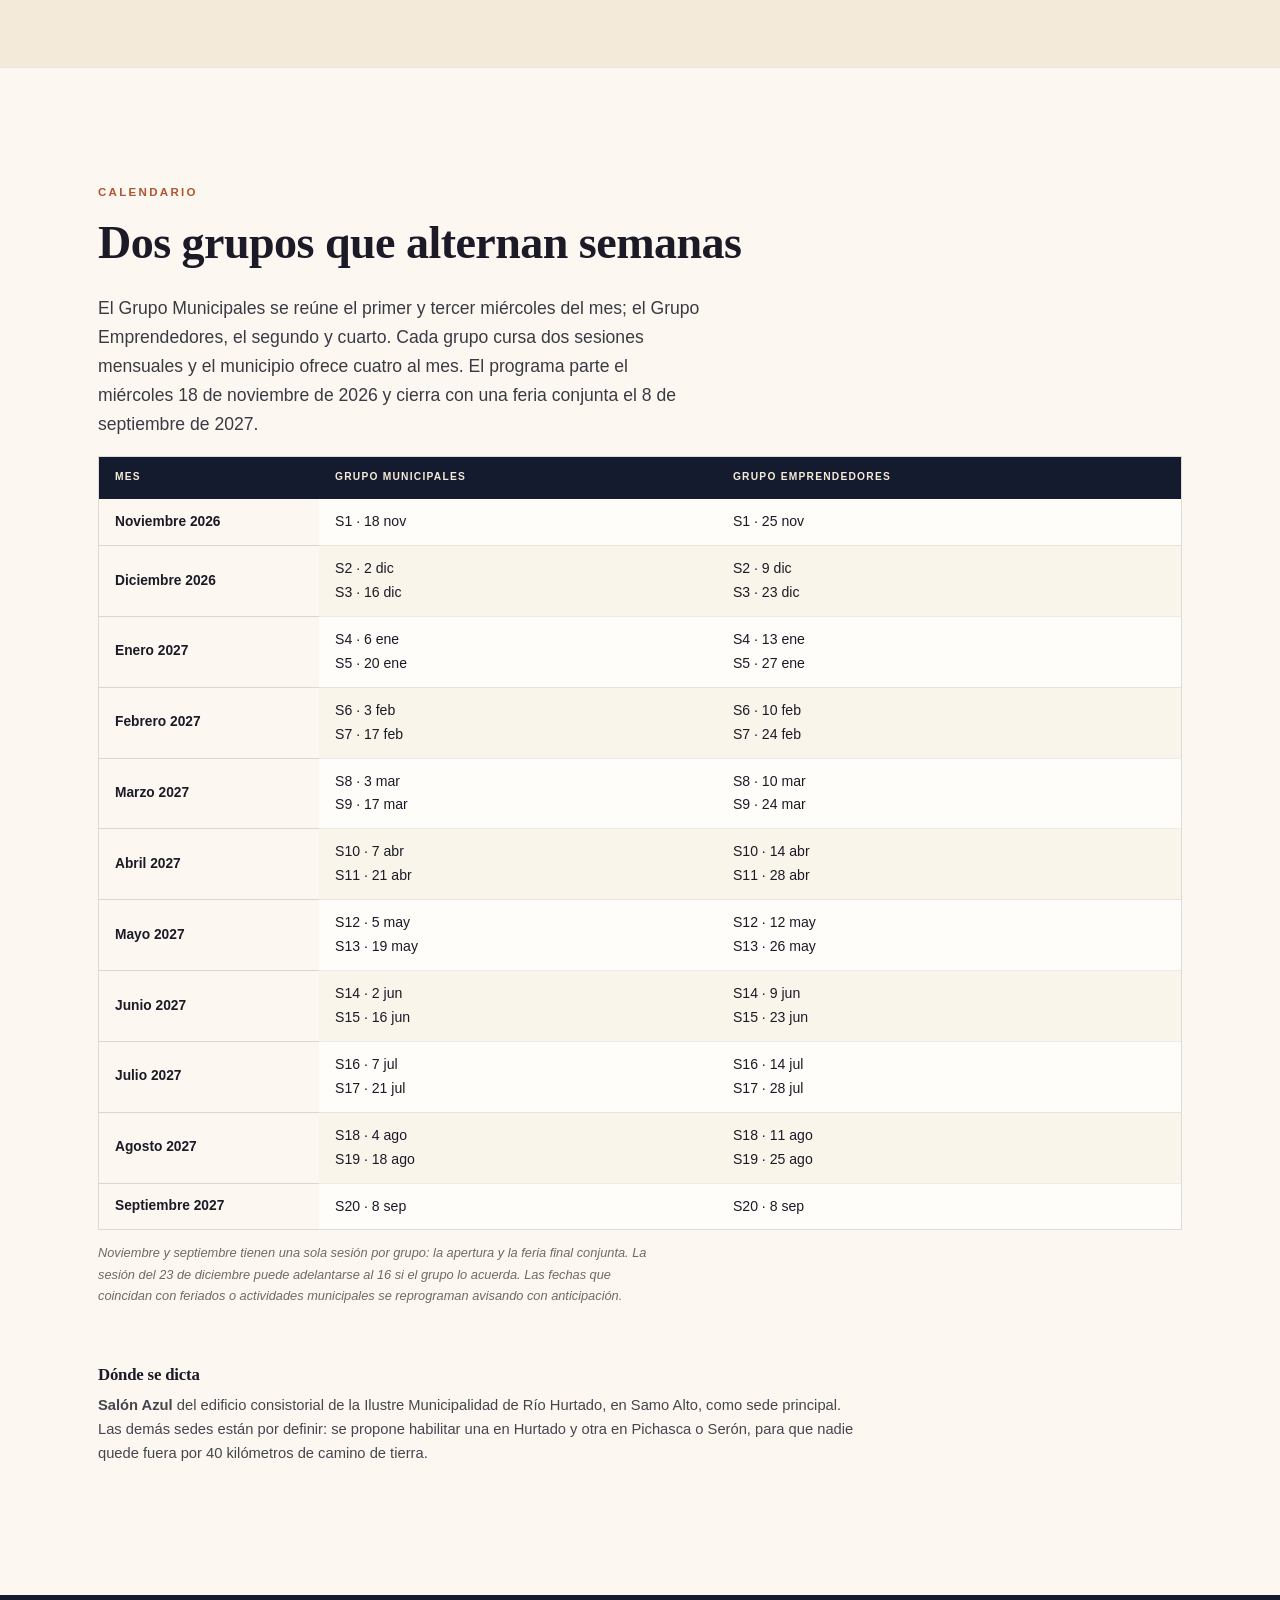
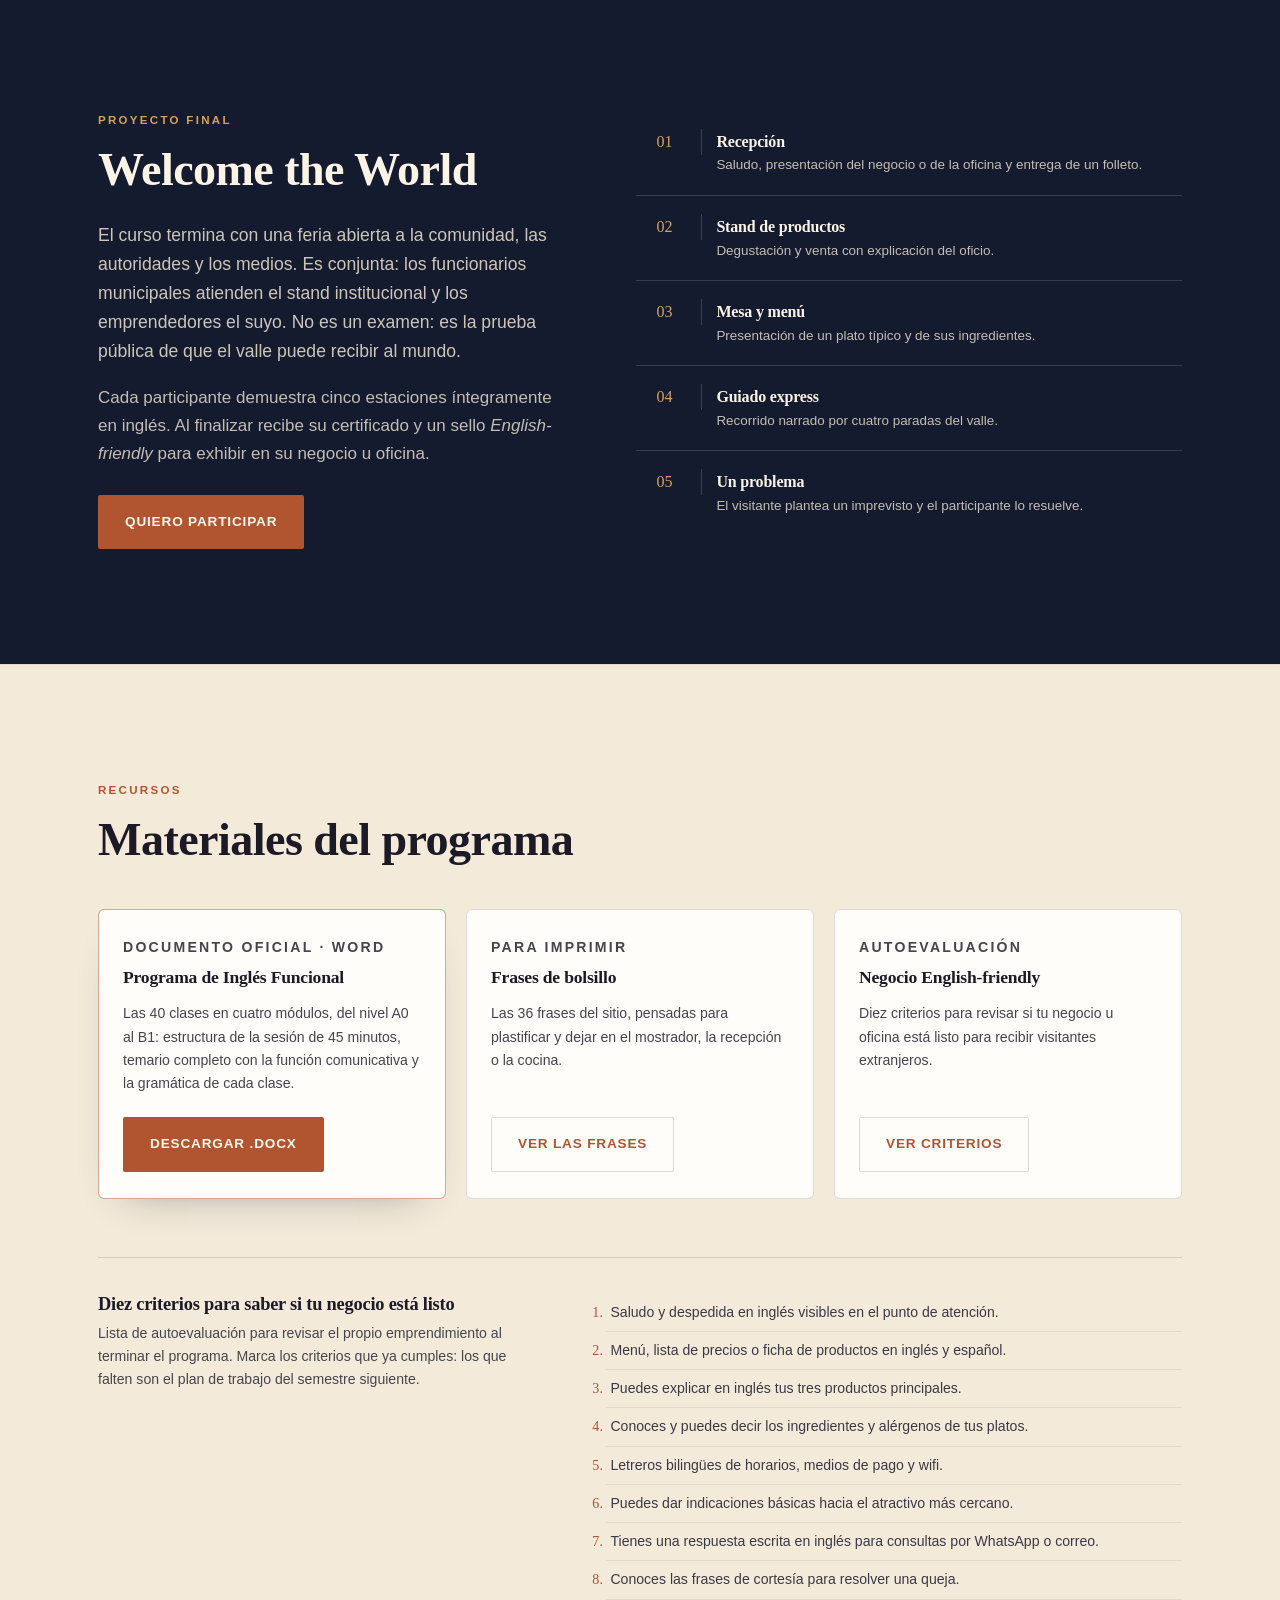
==== commit 9329702e: "Logo del curso en cabecera, pie y pestaña" ====
--- a/index.html
+++ b/index.html
@@ -11,7 +11,8 @@
 <meta property="og:type" content="website">
 <meta name="theme-color" content="#141B2E">
 <link rel="stylesheet" href="assets/estilos.css">
-<link rel="icon" href="assets/escudo-municipal.png">
+<link rel="icon" type="image/png" sizes="32x32" href="assets/favicon-curso-32.png">
+<link rel="apple-touch-icon" sizes="180x180" href="assets/logo-curso-emblema-180.png">
 </head>
 <body>
 
@@ -19,8 +20,8 @@
   <div class="barra">
     <div class="wrap barra__inner">
       <a class="marca" href="#inicio" aria-label="Inicio">
-        <img class="marca__logo" src="assets/escudo-municipal.png" alt="Escudo de la Ilustre Municipalidad de Río Hurtado" width="34" height="34">
-        <span class="marca__texto">Municipalidad de<br><strong>Río Hurtado</strong></span>
+        <img class="marca__logo" src="assets/logo-curso-emblema.png" alt="Escudo del curso Inglés Río Hurtado" width="34" height="34">
+        <span class="marca__texto">Curso de Inglés<br><strong>Río Hurtado</strong></span>
       </a>
       <nav class="menu" id="menu" aria-label="Navegación principal">
         <a href="#programa">Programa</a>
@@ -198,7 +199,7 @@
       </div>
       <aside class="ficha" aria-label="Ficha del programa">
         <div class="ficha__cab">
-          <img src="assets/escudo-municipal.png" alt="" width="30" height="30" aria-hidden="true">
+          <img src="assets/logo-curso-emblema.png" alt="" width="30" height="30" aria-hidden="true">
           <p class="ficha__titulo">Ficha del programa</p>
         </div>
         <dl class="ficha__lista">
@@ -1106,8 +1107,8 @@
         <p class="inscripcion__nota">Cupos limitados: 13 a 16 participantes por grupo, 26 a 32 en total. Se
           prioriza a quienes ya atienden visitantes o trabajan en turismo.</p>
         <ul class="inscripcion__datos">
-          <li><strong>Correo</strong> turismo@riohurtado.cl <span>(reemplazar por el correo oficial)</span></li>
-          <li><strong>Teléfono</strong> +56 9 0000 0000 <span>(reemplazar por el número oficial)</span></li>
+          <li><strong>Correo</strong> <a href="mailto:ingles.riohurtado2026@gmail.com">ingles.riohurtado2026@gmail.com</a></li>
+          <li><strong>WhatsApp</strong> <a href="https://wa.me/56957050087">+56 9 5705 0087</a> <span>(grupo del curso)</span></li>
           <li><strong>Sede</strong> Salón Azul, edificio consistorial, Samo Alto</li>
           <li><strong>Docente</strong> Geraldo Valladares Bugueño</li>
         </ul>
@@ -1137,8 +1138,8 @@
   <footer class="pie">
     <div class="wrap pie__grid">
       <div>
-        <img class="pie__logo" src="assets/isologo-blanco.png" alt="Ilustre Municipalidad de Río Hurtado"
-             width="72" height="63">
+        <img class="pie__logo" src="assets/logo-curso-horizontal.png" alt="Inglés Río Hurtado"
+             width="206" height="72">
         <p class="pie__marca">English for Tourism</p>
         <p class="pie__sub">Programa de inglés para el turismo · Valle del Río Hurtado</p>
         <p class="pie__sub">Geraldo Valladares Bugueño · Profesor de Estado en Inglés</p>
@@ -1157,8 +1158,8 @@
       <div class="pie__fuentes">
         <p>Fuentes: SERNATUR Coquimbo, «Destination Río Hurtado» (2023); Ilustre Municipalidad de Río Hurtado;
           CONAF; Censo 2017.</p>
-        <p class="pie__nota">Sitio de demostración para presentación del programa. Los datos de contacto son
-          referenciales y deben actualizarse antes de su publicación.</p>
+        <p class="pie__nota">Material del curso en actualización continua: cada sesión suma su diálogo,
+          su audio y su material para imprimir.</p>
       </div>
     </div>
   </footer>
--- a/assets/estilos.css
+++ b/assets/estilos.css
@@ -766,7 +766,7 @@
 }
 
 /* pie */
-.pie__logo { height: 88px; width: auto; margin-bottom: 16px; opacity: .95; }
+.pie__logo { height: 74px; width: auto; margin-bottom: 16px; opacity: .95; }
 
 @media (max-width: 900px) {
   .docente__grid { grid-template-columns: 1fr; }
